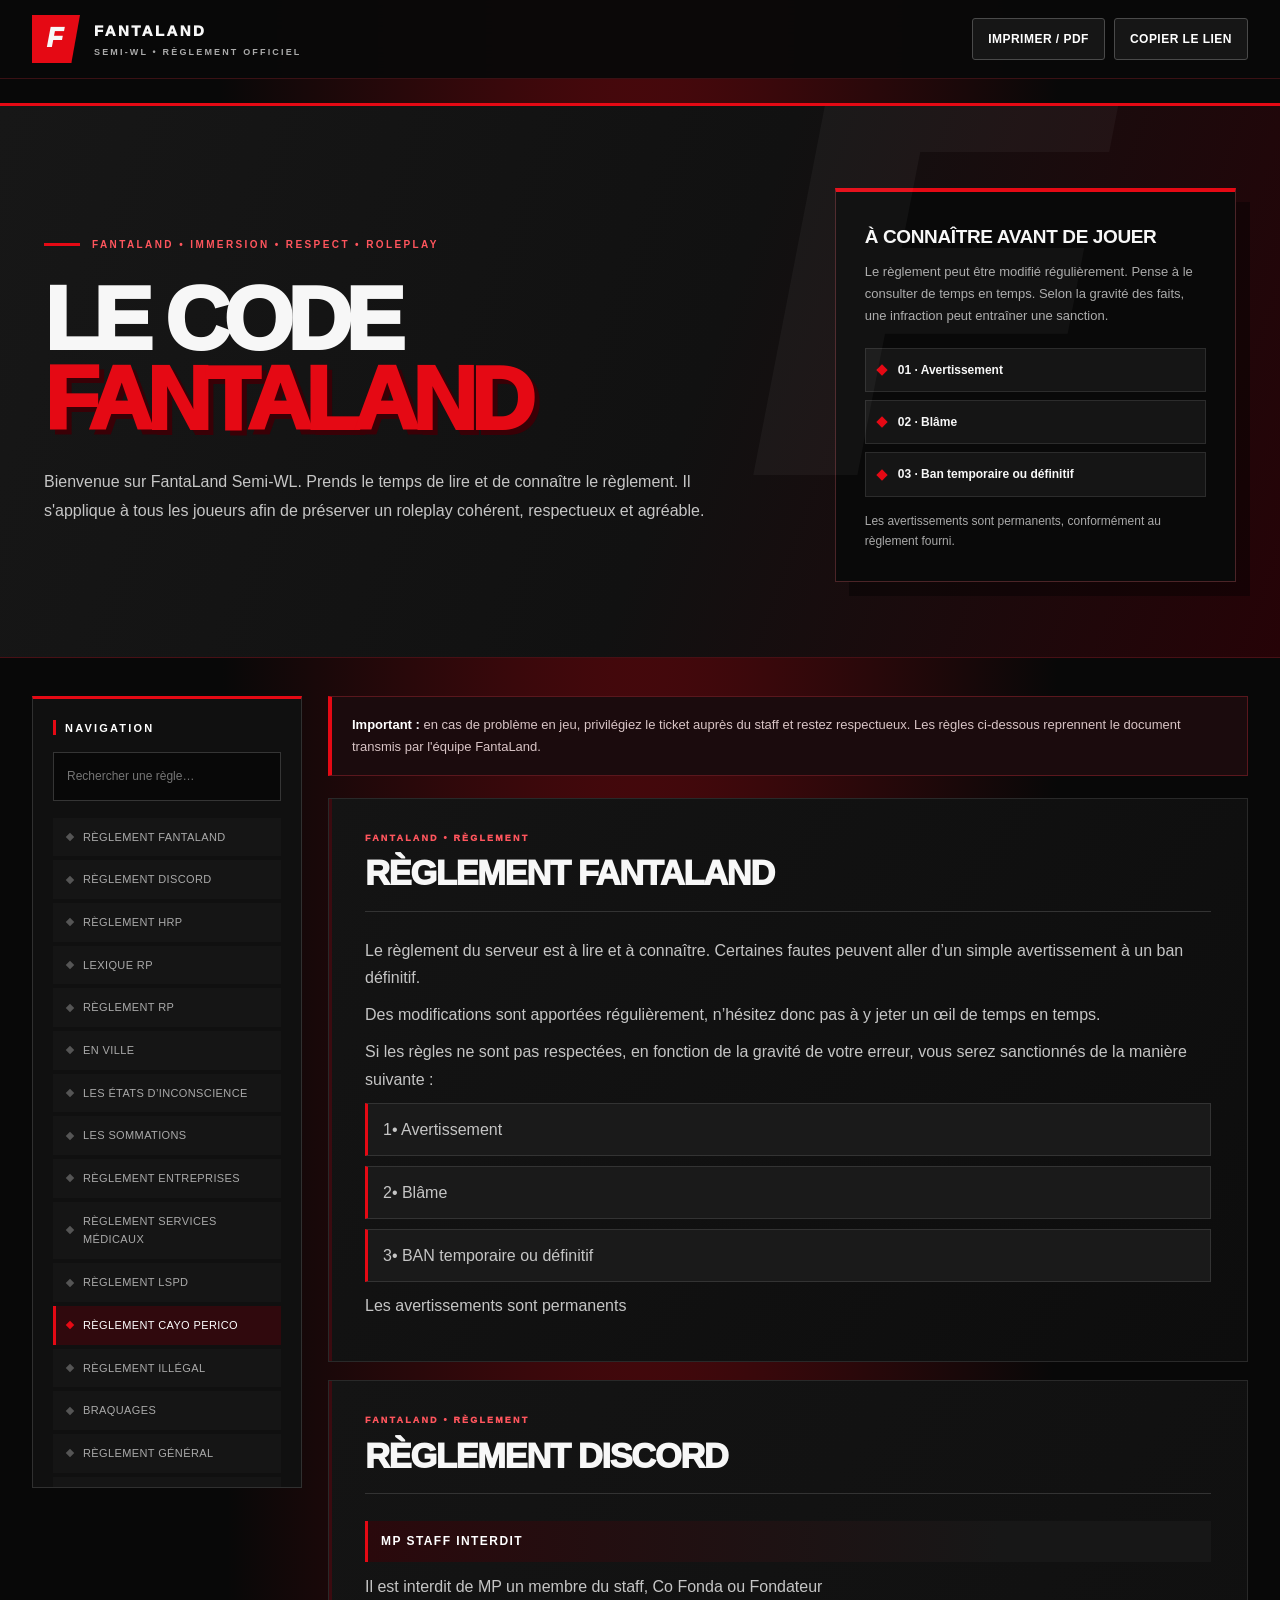
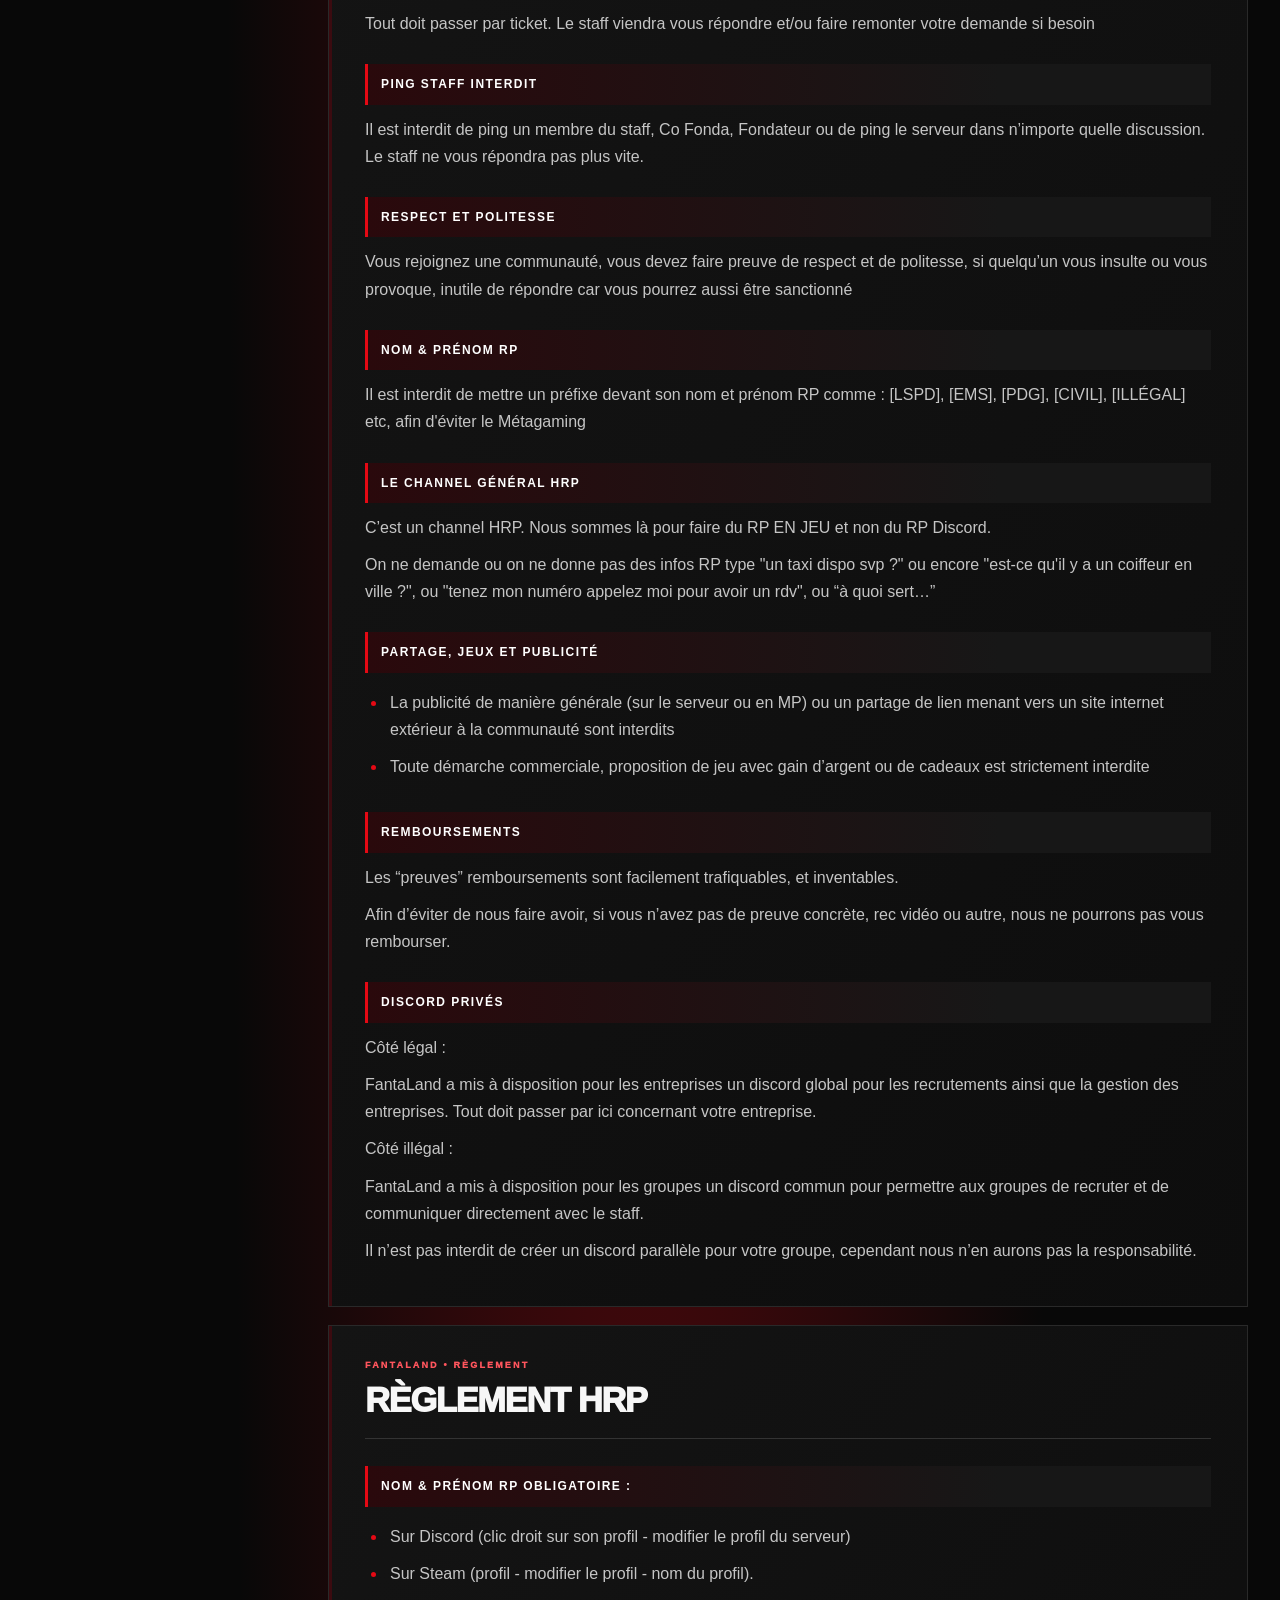
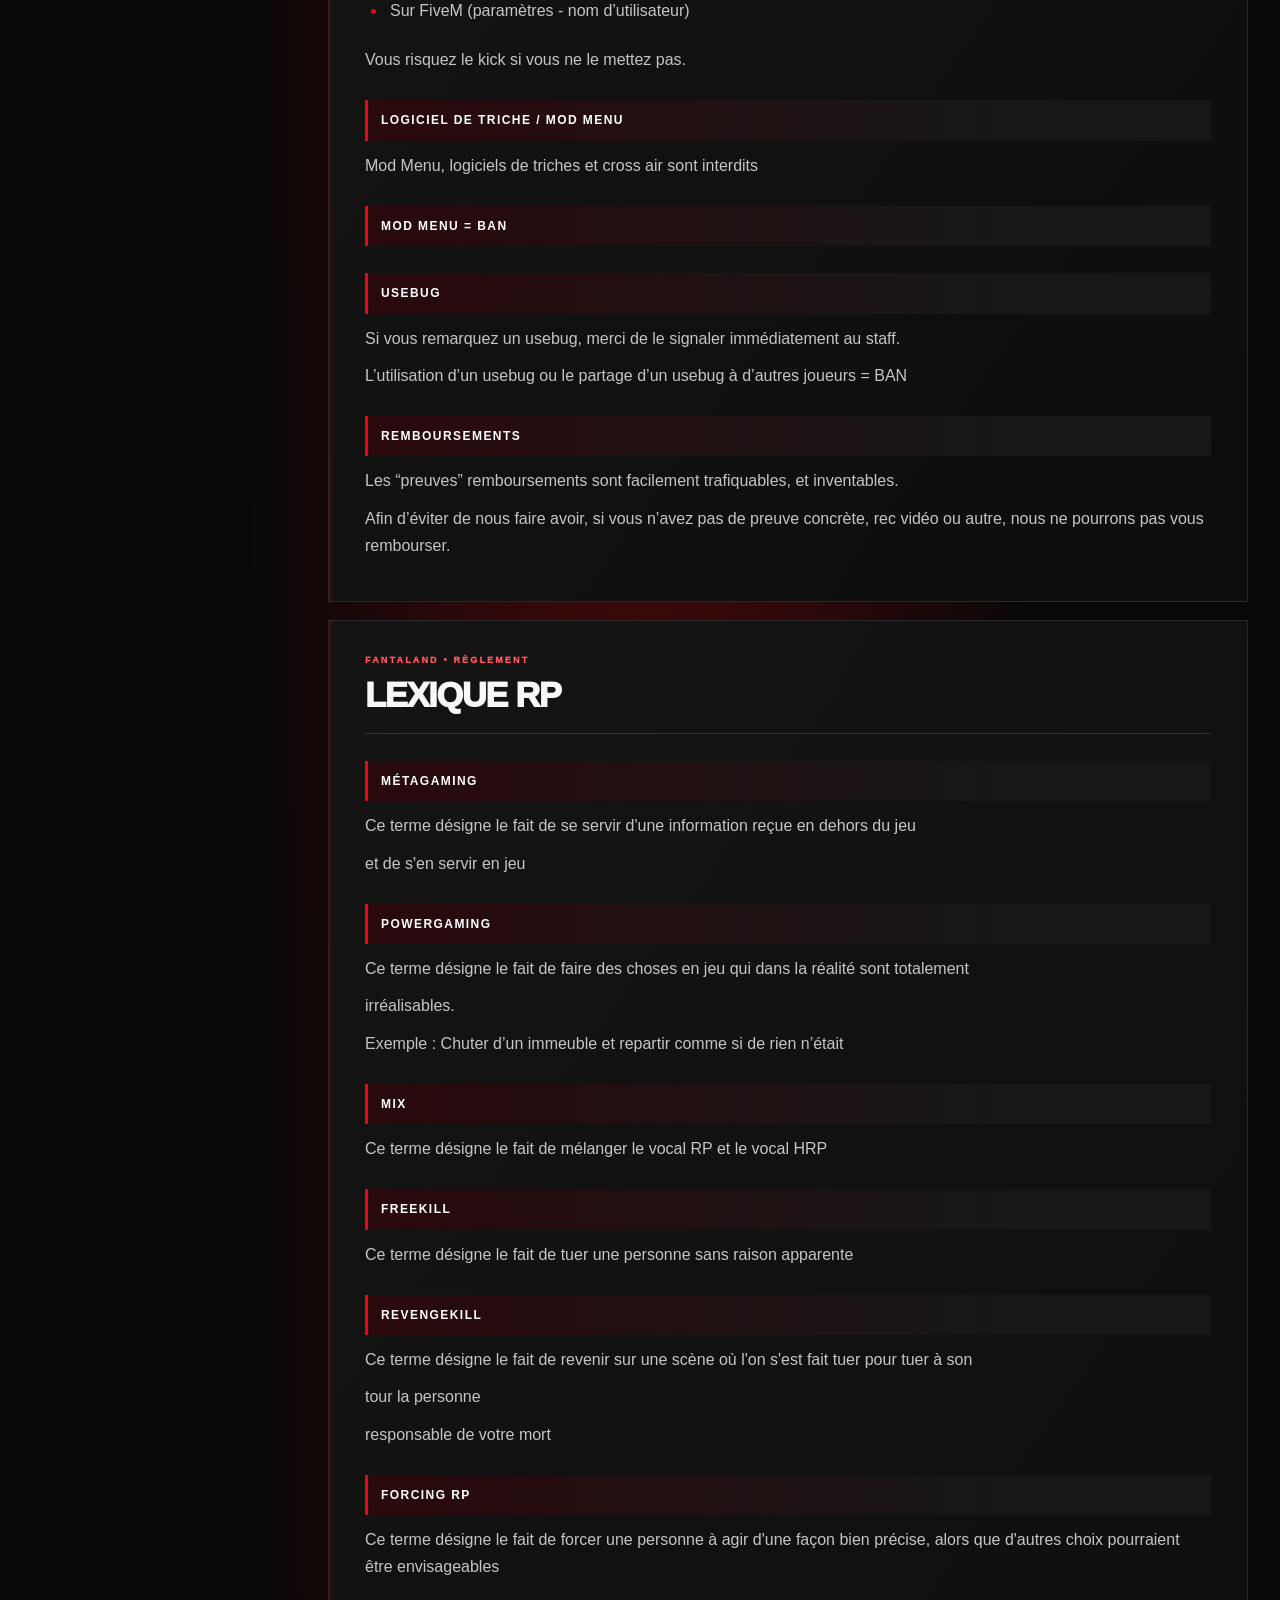
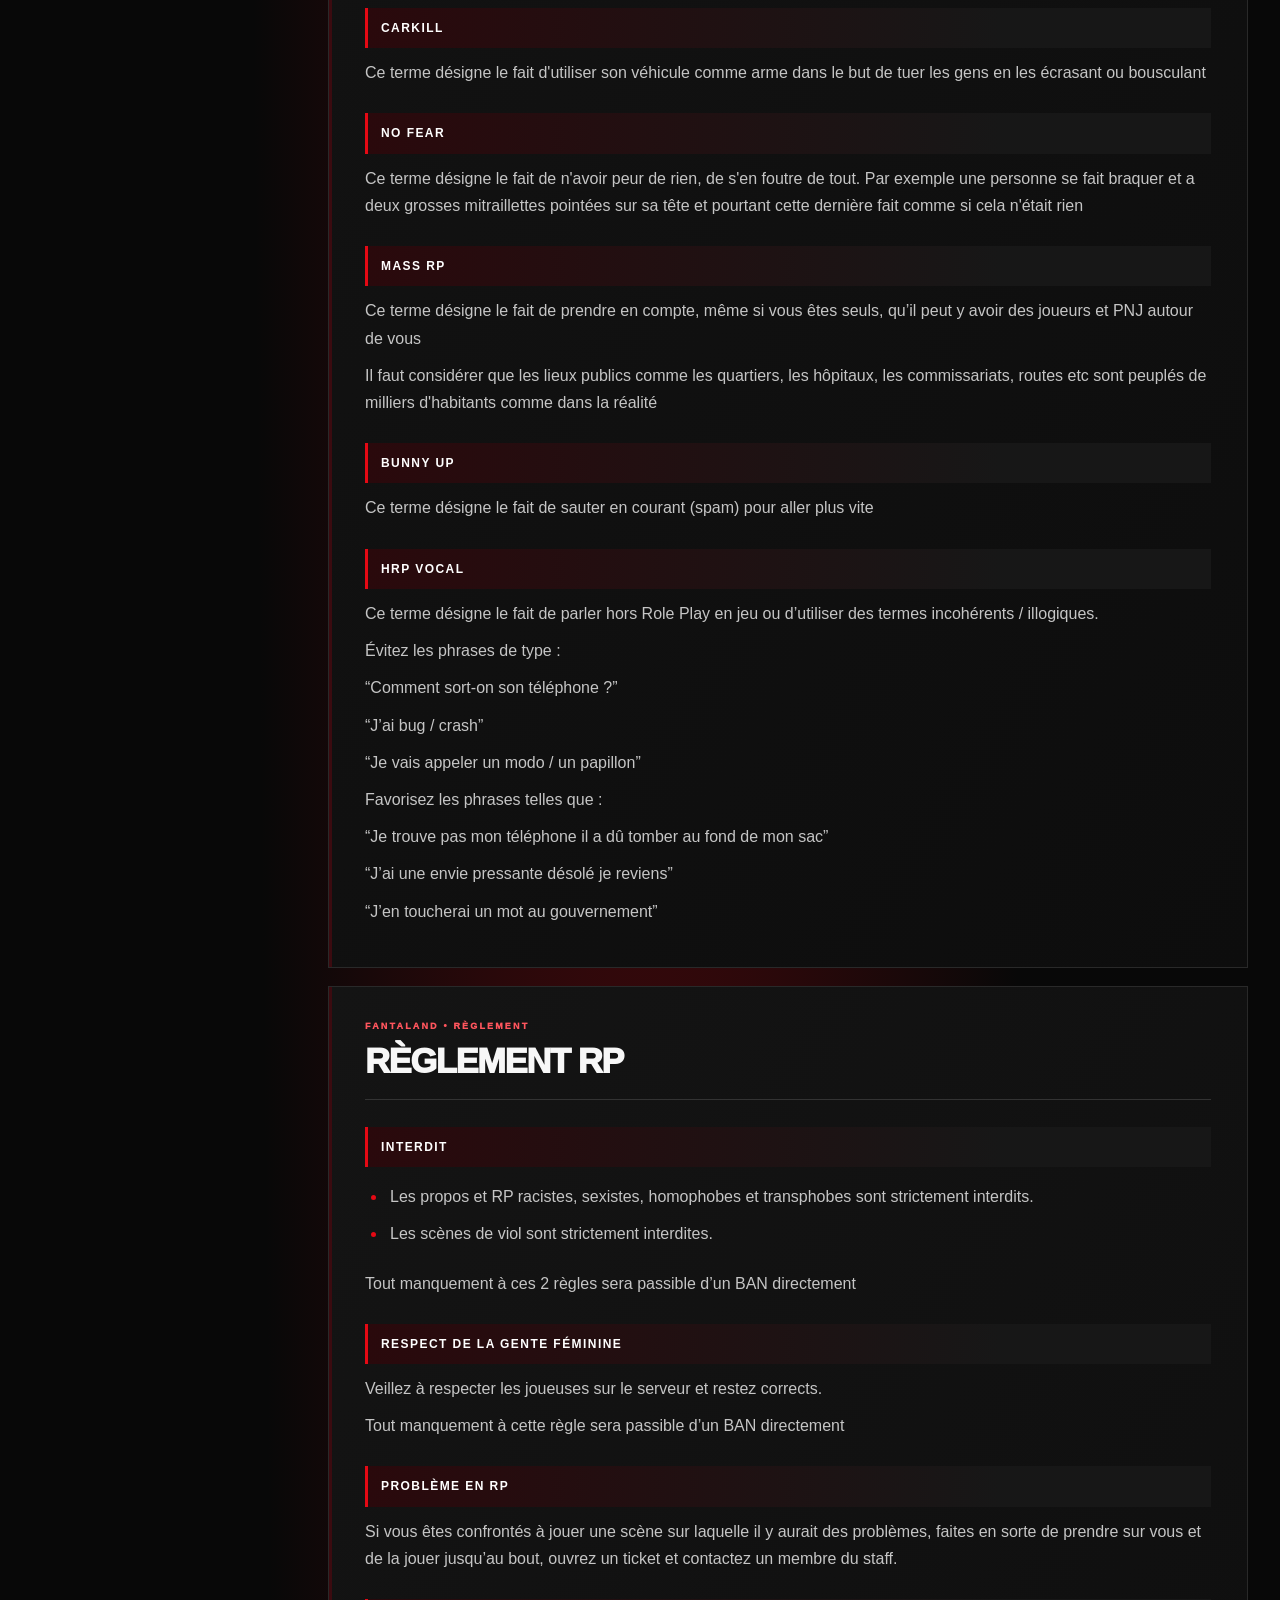
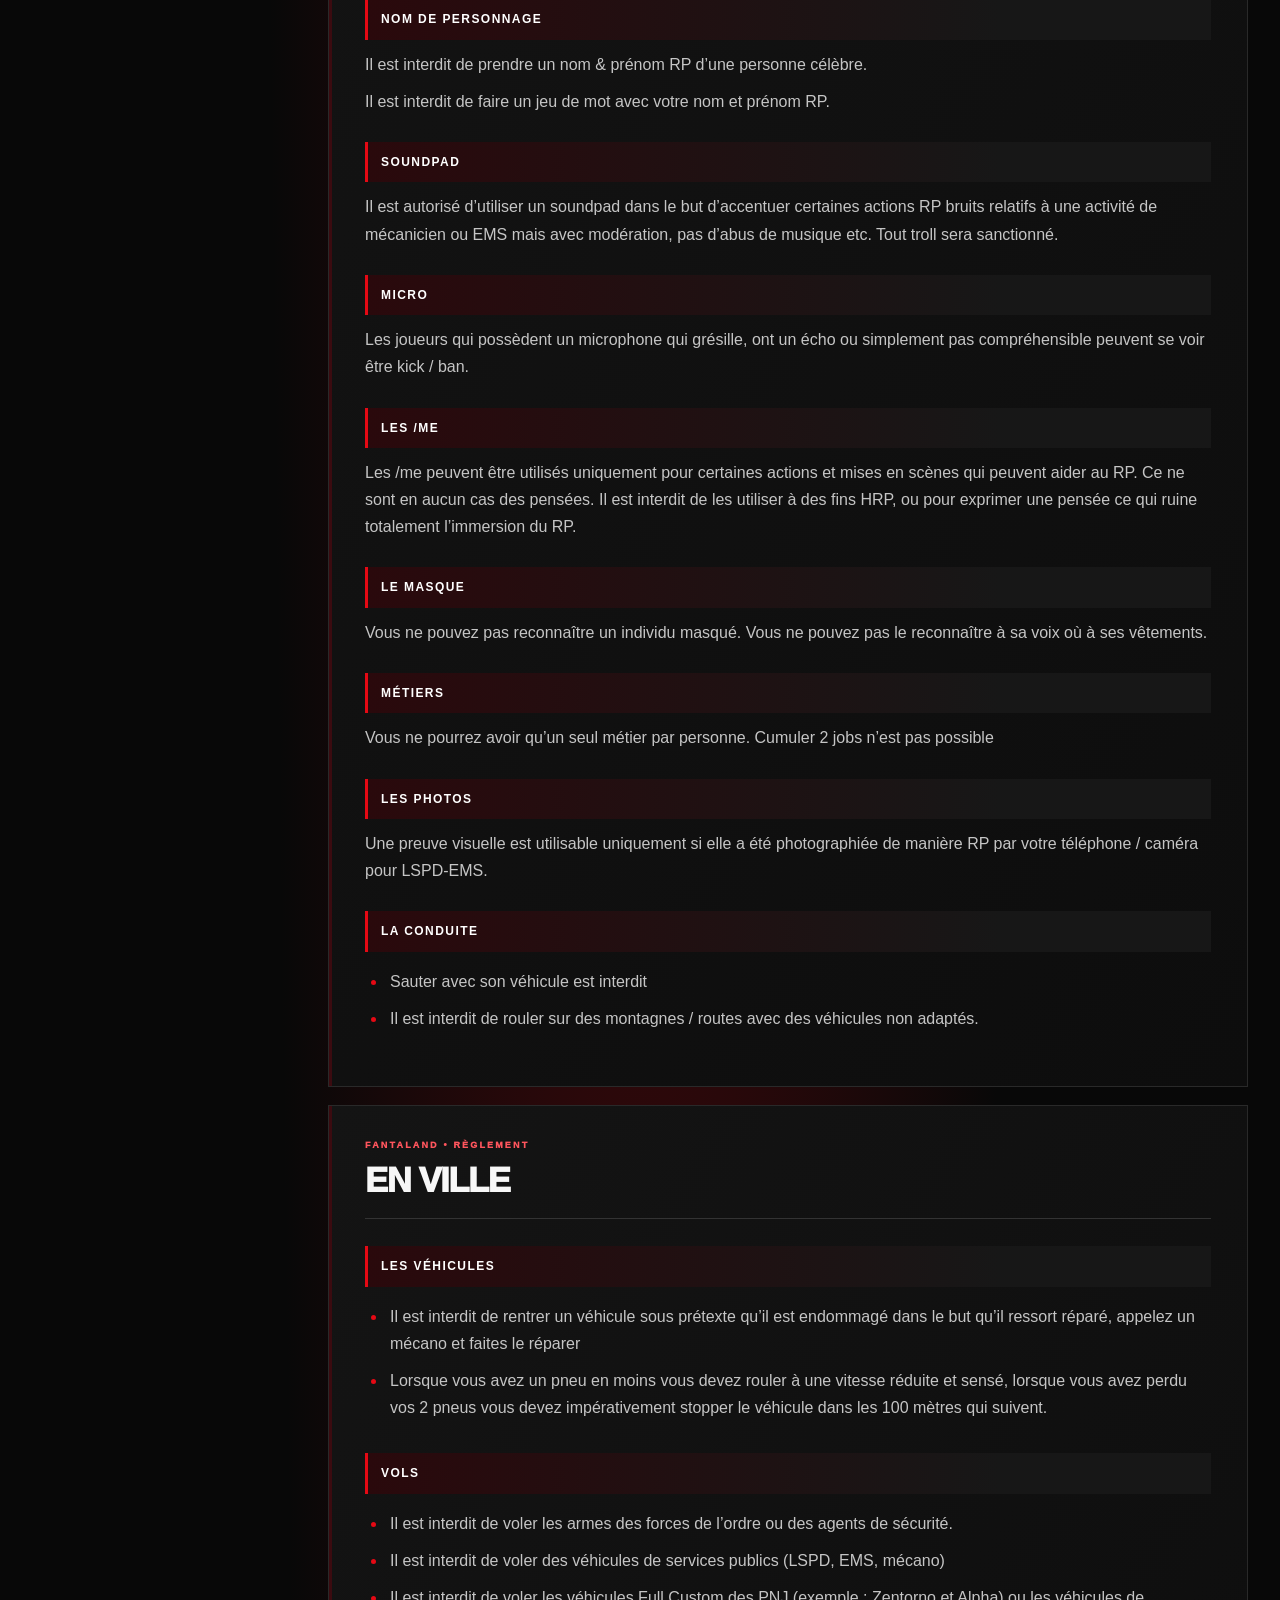
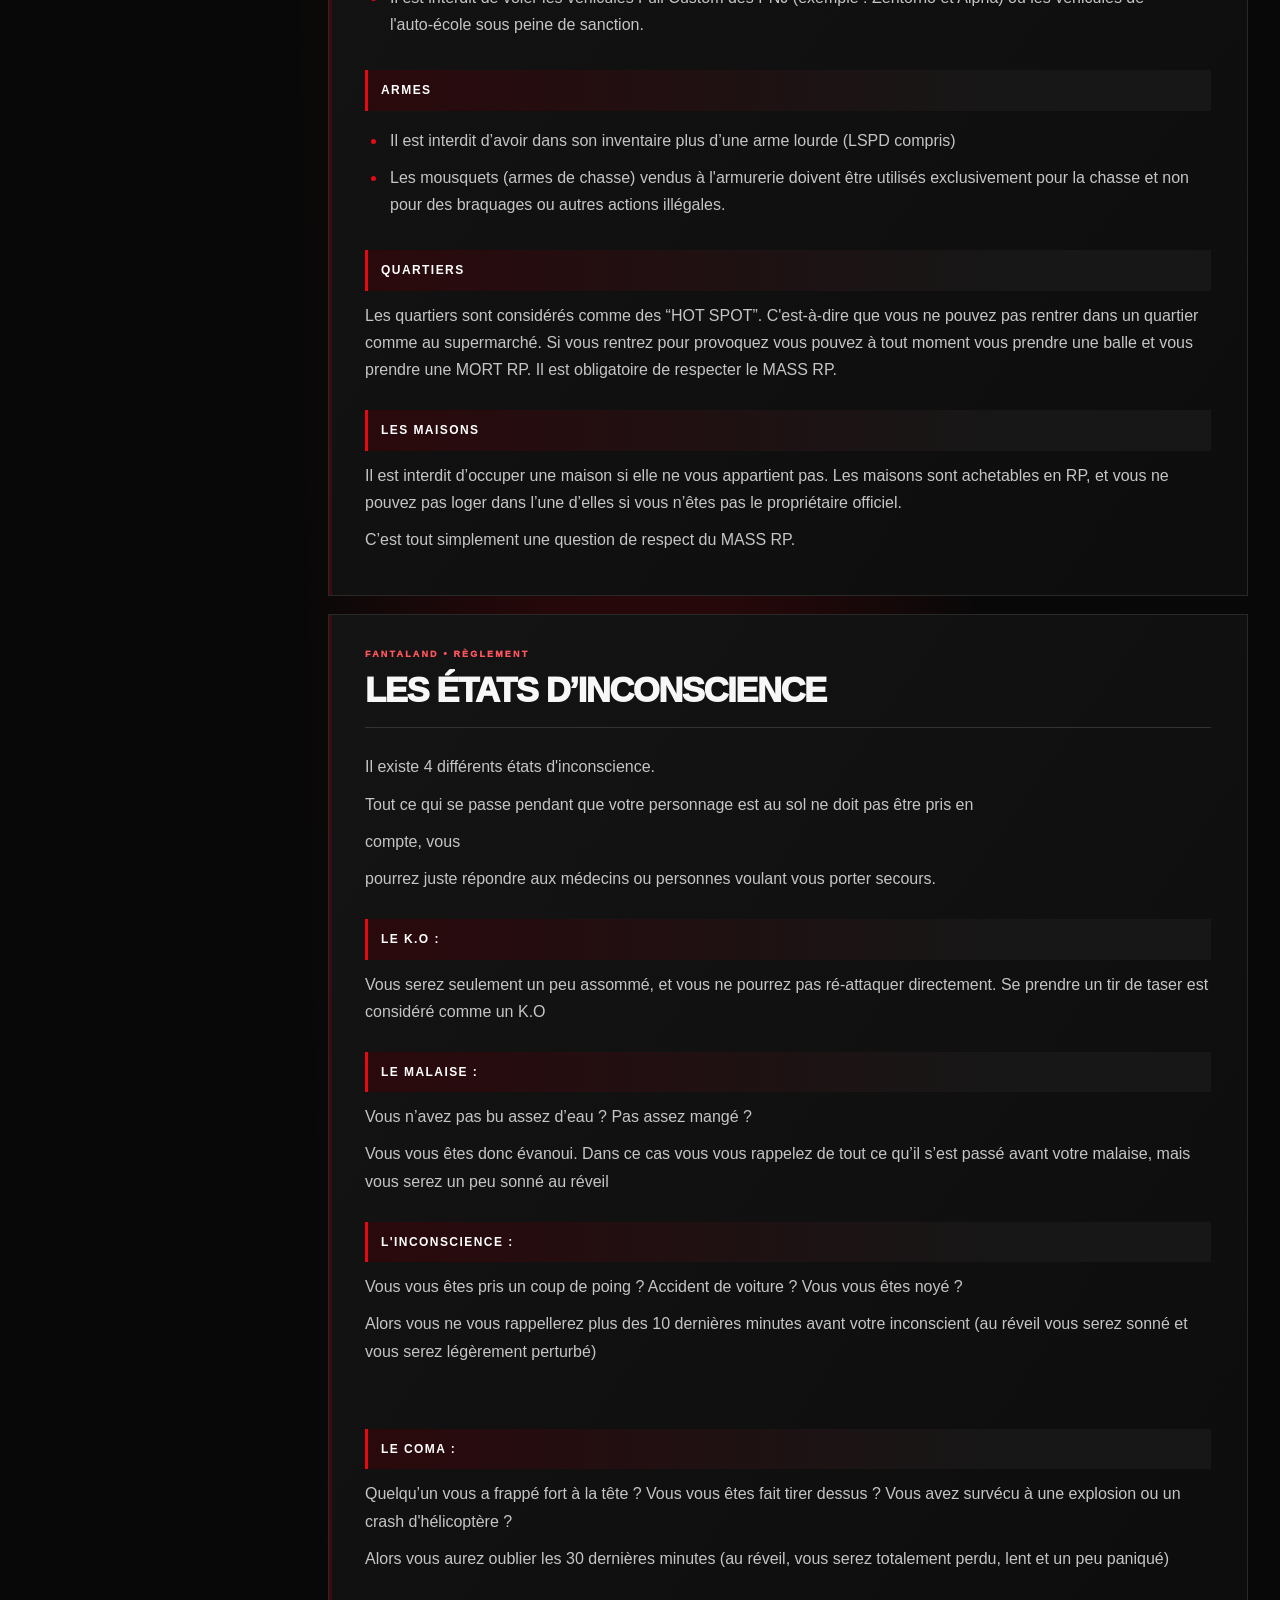
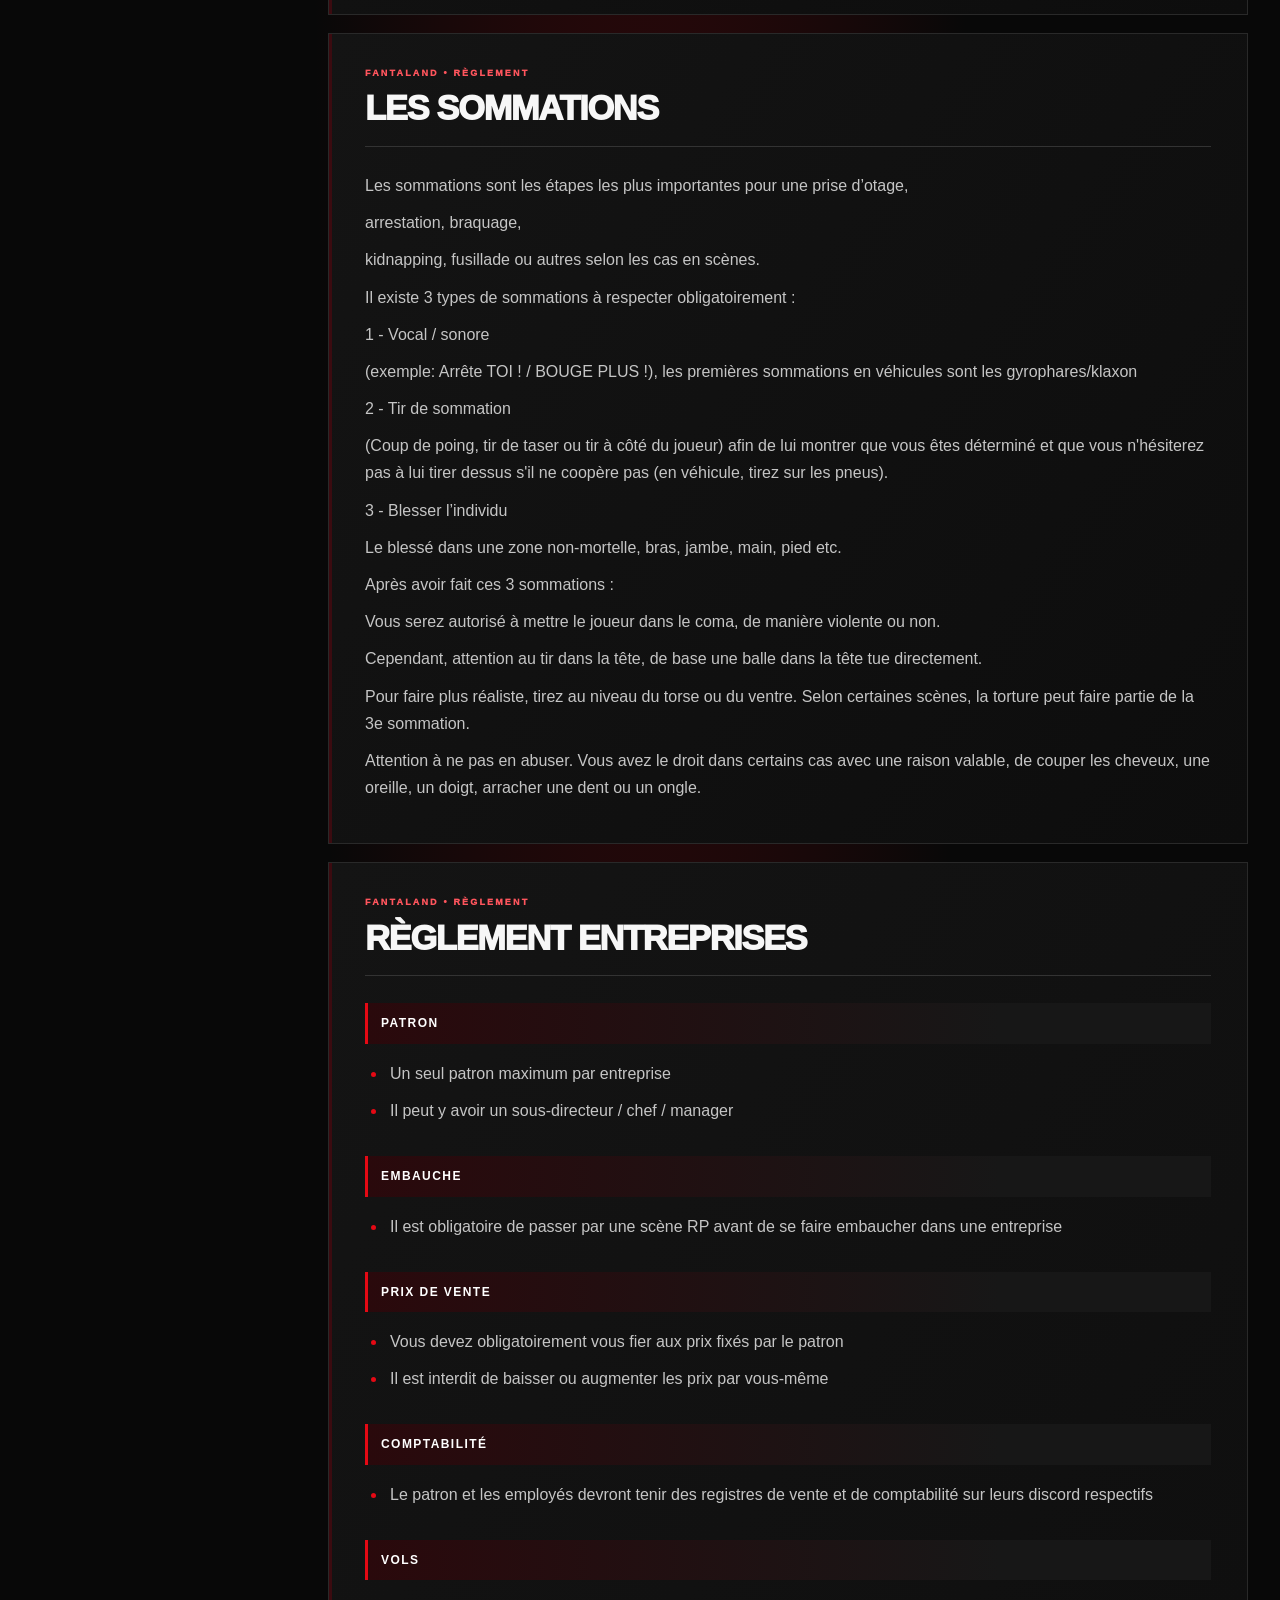
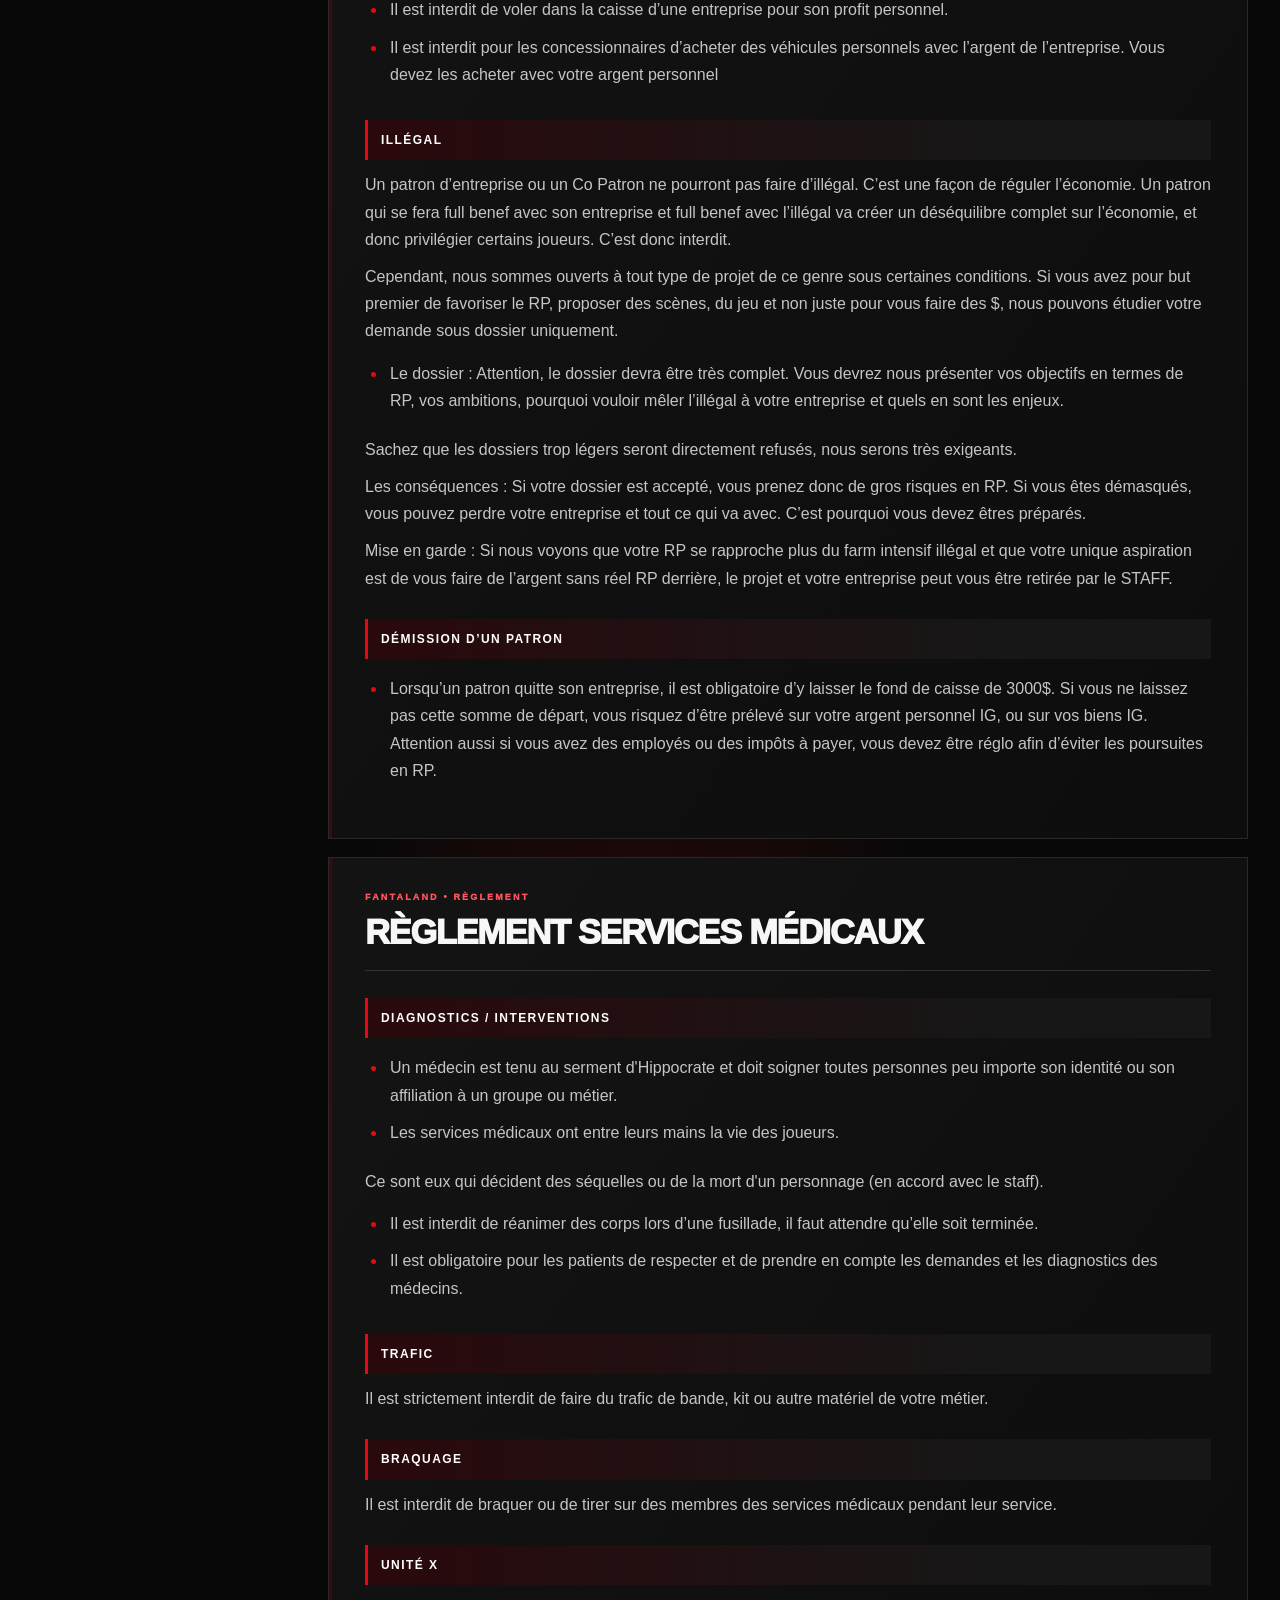
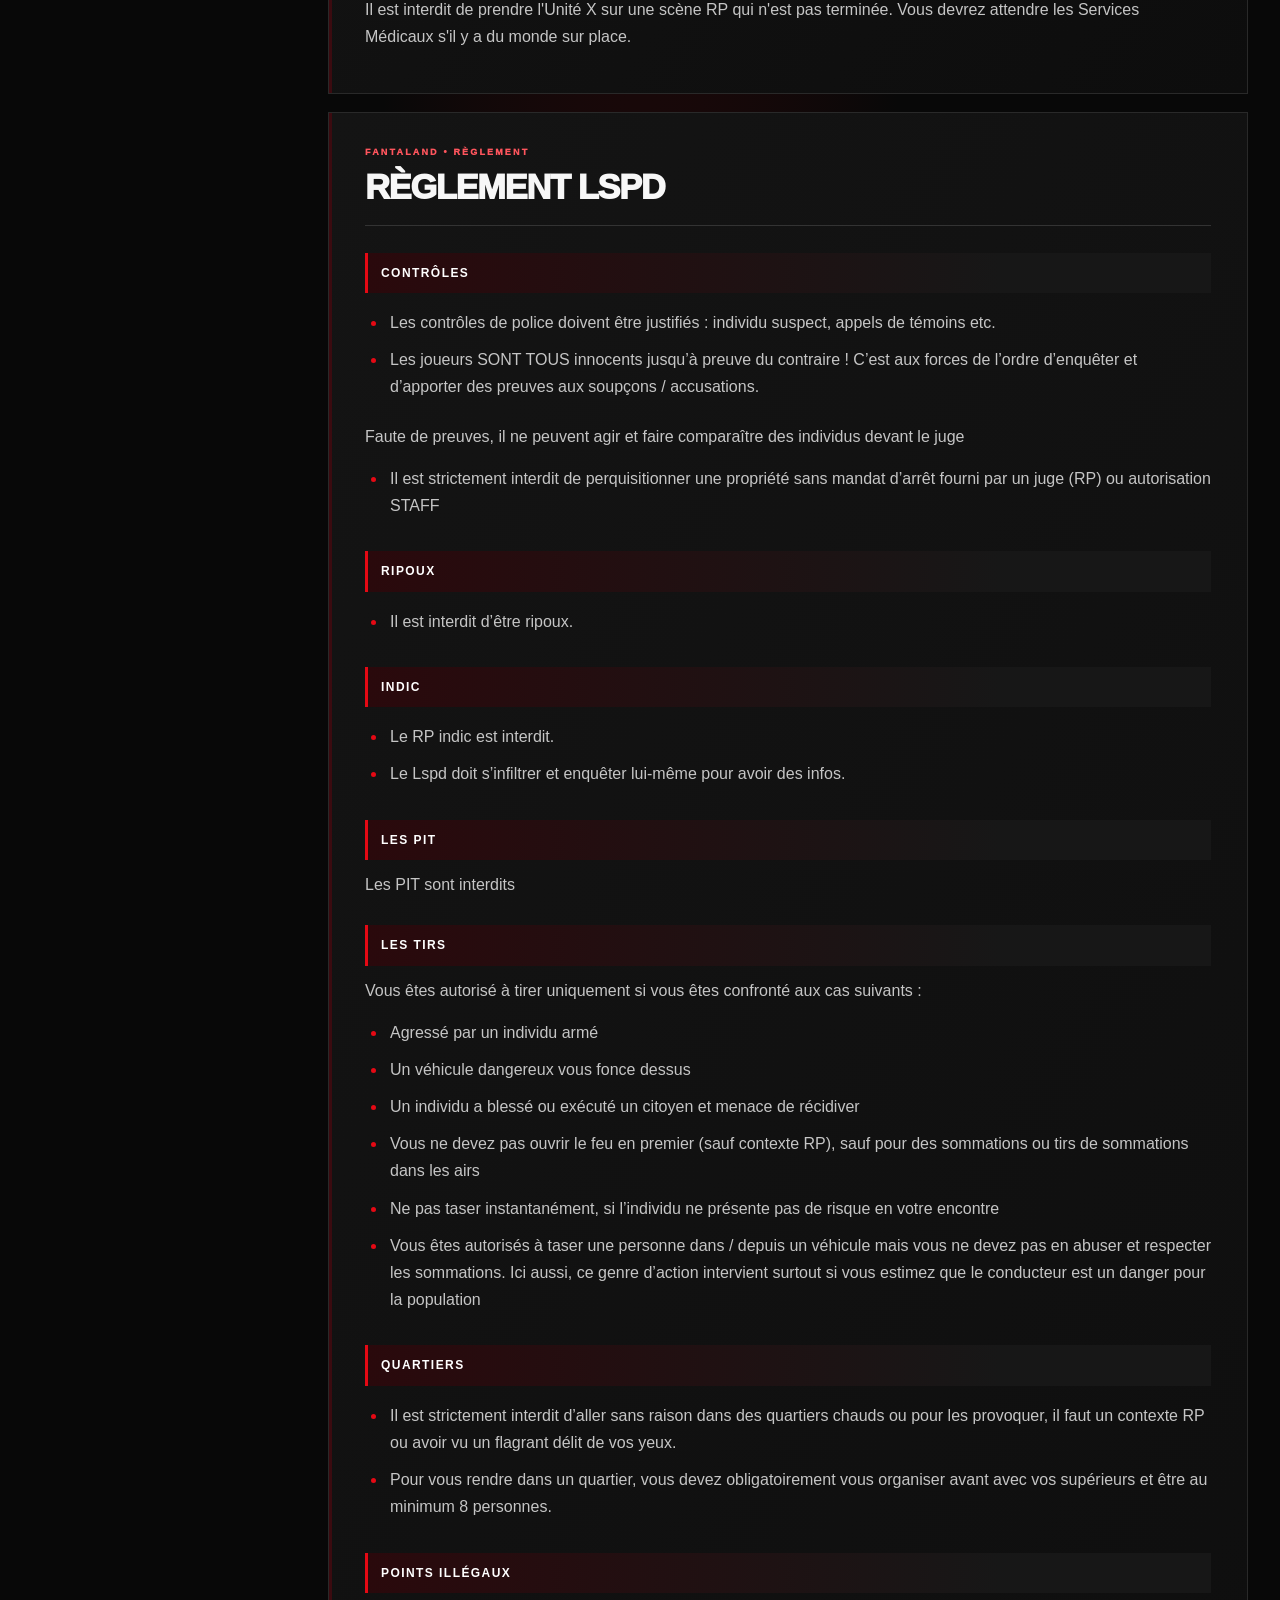
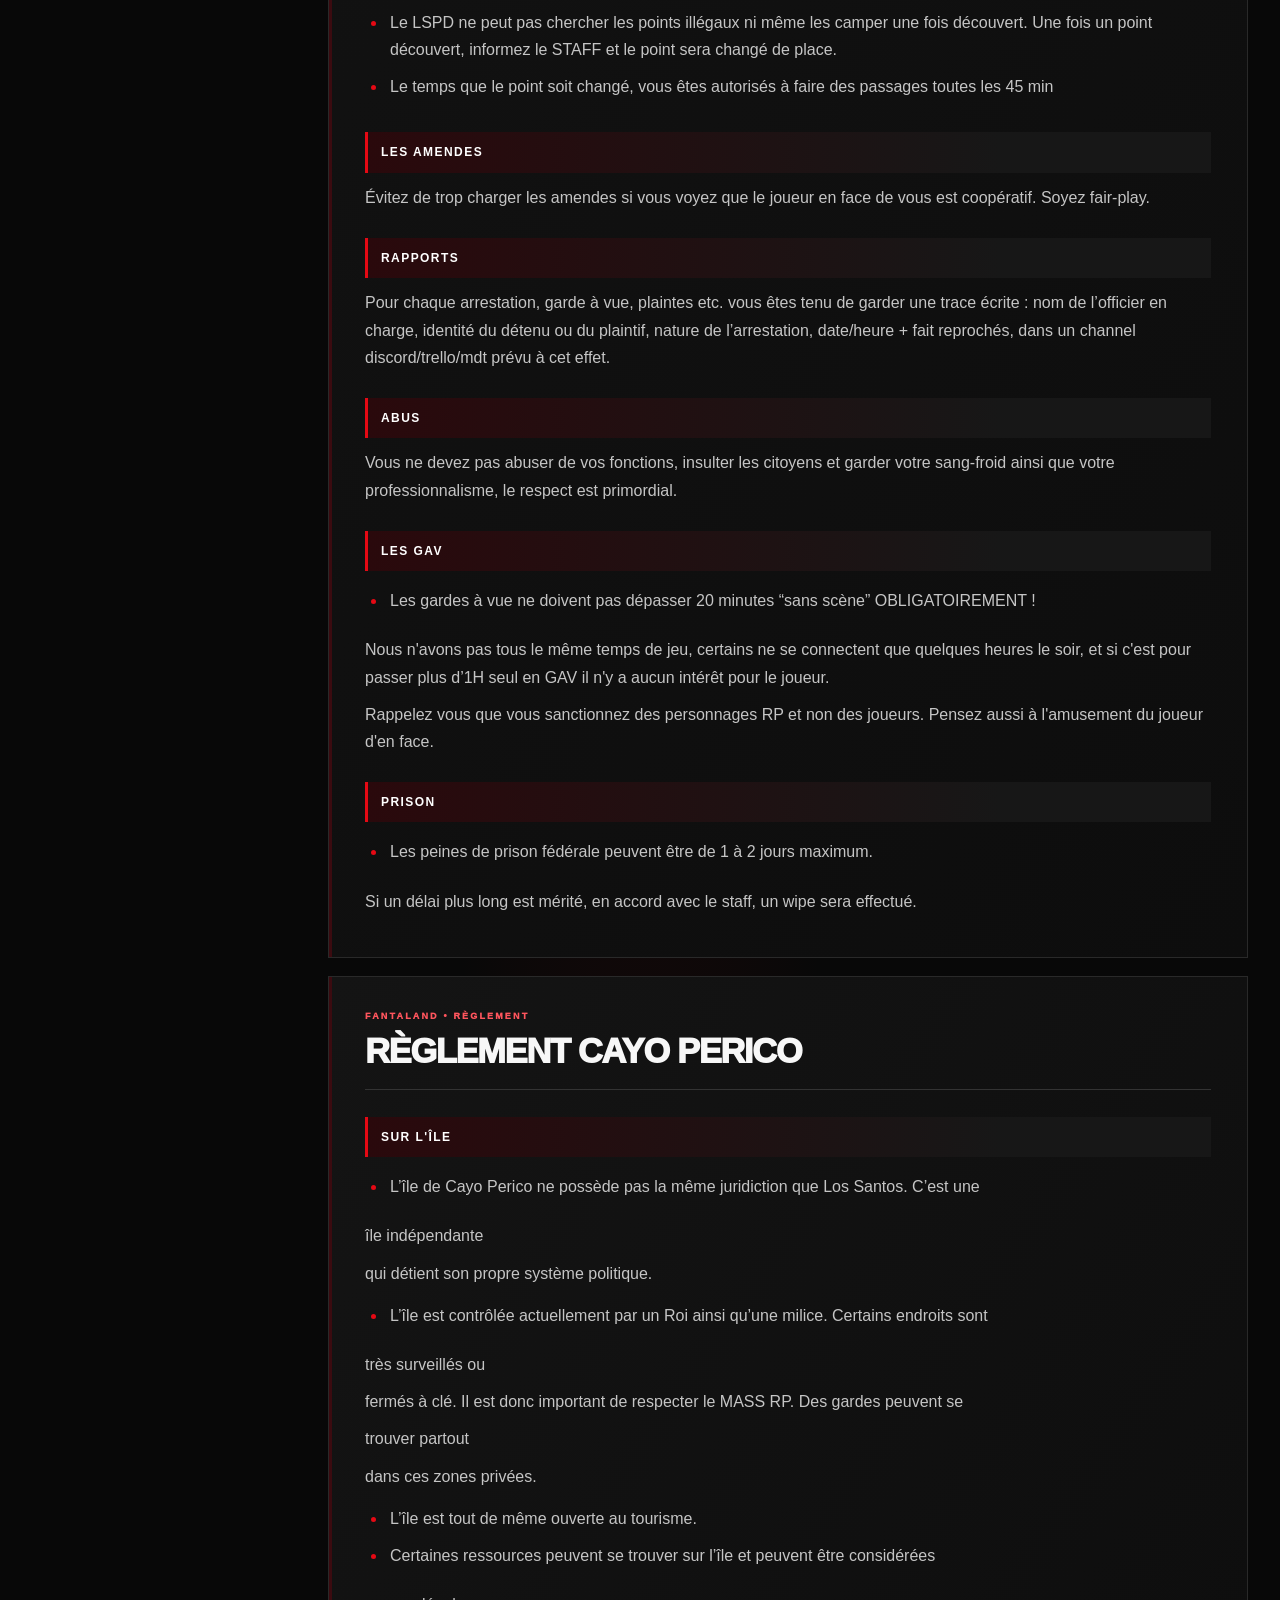
==== index.html @ e6d5709d "Add files via upload" ====
<!doctype html>
<html lang="fr">
<head>
<meta charset="utf-8">
<meta name="viewport" content="width=device-width, initial-scale=1">
<meta name="theme-color" content="#0b0b0e">
<meta name="description" content="Règlement officiel du serveur FiveM FantaLand Semi-WL.">
<title>Règlement — FantaLand Semi-WL</title>
<style>

:root{color-scheme:dark;--bg:#080808;--panel:#111;--panel2:#191919;--red:#e50914;--red2:#8b0008;--text:#f7f7f7;--muted:#a7a7a7;--line:#292929}
*{box-sizing:border-box;scroll-behavior:smooth}
body{margin:0;background:#080808;color:var(--text);font-family:Inter,Arial,sans-serif;line-height:1.7;background-image:linear-gradient(120deg,transparent 0 68%,#300307 68% 68.2%,transparent 68.2%),radial-gradient(ellipse at 50% -20%,#5a080d 0,transparent 48%)}
a{color:#ff626a;text-decoration:none;transition:.2s}a:hover{color:#fff}
header{position:sticky;top:0;z-index:20;background:#090909f2;backdrop-filter:blur(16px);border-bottom:1px solid #3a1114}
.topbar{max-width:1450px;margin:auto;padding:15px 32px;display:flex;align-items:center;justify-content:space-between;gap:20px}
.brand{display:flex;align-items:center;gap:14px;font-weight:1000;letter-spacing:.16em;font-size:15px}.brand-mark{width:48px;height:48px;display:grid;place-items:center;background:var(--red);clip-path:polygon(0 0,100% 0,82% 100%,0 100%);font-size:27px;font-style:italic;box-shadow:6px 6px 0 #5d0006}.brand small{display:block;color:#aaa;font-size:9px;letter-spacing:.24em;font-weight:700;margin-top:2px}
.actions{display:flex;gap:9px;align-items:center}button,.pill{font:inherit;cursor:pointer;border:1px solid #4a4a4a;background:#161616;color:white;border-radius:3px;padding:10px 15px;font-size:12px;font-weight:800;text-transform:uppercase;letter-spacing:.04em;transition:.2s}button:hover,.pill:hover{border-color:var(--red);background:var(--red);transform:translateY(-2px)}
.hero{max-width:1450px;margin:24px auto 0;padding:82px 44px 75px;display:grid;grid-template-columns:minmax(0,1.2fr) minmax(300px,.65fr);gap:50px;align-items:center;position:relative;overflow:hidden;background:linear-gradient(110deg,#171717 0%,#111 54%,#260307 100%);border-top:3px solid var(--red);border-bottom:1px solid #481015}
.hero:after{content:"F";position:absolute;right:15%;top:-105px;font-size:560px;font-weight:1000;font-style:italic;color:#fff;opacity:.035;pointer-events:none;line-height:1}
.eyebrow{display:inline-flex;align-items:center;gap:12px;color:#ff555d;text-transform:uppercase;font-weight:900;letter-spacing:.24em;font-size:10px}.eyebrow:before{content:"";width:36px;height:3px;background:var(--red)}
h1{font-size:clamp(48px,7vw,100px);line-height:.9;letter-spacing:-.07em;margin:24px 0 27px;font-weight:1000;text-transform:uppercase}h1 span{display:inline-block;color:var(--red);text-shadow:5px 5px 0 #390006}
.lead{max-width:680px;color:#c6c6c6;font-size:16px;line-height:1.85}
.hero-card{padding:29px;background:#090909;border:1px solid #4b2427;border-top:4px solid var(--red);border-radius:0;position:relative;overflow:hidden;box-shadow:14px 14px 0 #0006}.hero-card strong{display:block;font-size:19px;letter-spacing:-.02em;margin-bottom:8px;text-transform:uppercase}.hero-card p{margin:0;color:#aaa;font-size:13px}.sanctions{display:grid;gap:8px;margin-top:20px}.sanctions span{display:flex;align-items:center;gap:12px;padding:11px 12px;border:1px solid #2c2c2c;border-radius:0;background:#151515;font-size:12px;font-weight:800}.sanctions span:before{content:"";width:8px;height:8px;transform:rotate(45deg);background:var(--red);flex:none}.hero-card p:last-child{margin-top:15px;font-size:11px}
.layout{max-width:1450px;margin:auto;padding:38px 32px 90px;display:grid;grid-template-columns:270px minmax(0,1fr);gap:26px;align-items:start}
aside{position:sticky;top:88px;max-height:calc(100vh - 108px);overflow:auto;background:#101010;border:1px solid #303030;border-top:3px solid var(--red);border-radius:0;padding:20px;scrollbar-width:thin;scrollbar-color:#555 transparent}
aside h2{font-size:11px;text-transform:uppercase;letter-spacing:.2em;color:#fff;margin:0 0 15px;display:flex;align-items:center;gap:9px}aside h2:before{content:"";height:15px;width:3px;background:var(--red)}
.search{width:100%;padding:13px;border:1px solid #353535;border-radius:0;background:#080808;color:#fff;font:inherit;font-size:12px;margin-bottom:17px;outline:none}.search:focus{border-color:var(--red);box-shadow:inset 3px 0 var(--red)}
.nav-list{display:grid;gap:4px}.nav-link{display:flex;align-items:center;gap:10px;padding:10px 11px;border-radius:0;color:#aaa;font-size:11px;text-transform:uppercase;letter-spacing:.035em;border-left:3px solid transparent;background:#151515}.nav-link:before{content:"";width:6px;height:6px;background:#555;transform:rotate(45deg);flex:none}.nav-link:hover,.nav-link.active{background:#30090d;color:#fff;border-left-color:var(--red)}.nav-link.active:before{background:var(--red)}
.content{min-width:0}.notice{padding:17px 20px;background:#1b0b0d;border:1px solid #5a171d;border-left:4px solid var(--red);border-radius:0;margin-bottom:22px;color:#d8c4c5;font-size:13px}.notice strong{color:white}
.rule-section{background:linear-gradient(125deg,#141414,#0d0d0d);border:1px solid #292929;border-radius:0;padding:32px 36px;margin-bottom:18px;scroll-margin-top:92px;transition:border-color .2s,transform .2s;position:relative;overflow:hidden}.rule-section:before{content:"";position:absolute;left:0;top:0;bottom:0;width:3px;background:#3b0b10;transition:background .2s}.rule-section:hover{border-color:#6c2025;transform:translateY(-2px)}.rule-section:hover:before{background:var(--red)}
.section-kicker{font-size:9px;color:#ff555d;letter-spacing:.24em;font-weight:950}.rule-section h2{font-size:clamp(24px,2.7vw,36px);line-height:1.15;margin:8px 0 25px;letter-spacing:-.04em;font-weight:950;text-transform:uppercase;padding-bottom:17px;border-bottom:1px solid #333}.rule-section h3{font-size:12px;letter-spacing:.12em;text-transform:uppercase;color:#fff;margin:27px 0 11px;padding:10px 13px;border-left:3px solid var(--red);background:linear-gradient(90deg,#2a090c,#171717 75%);border-radius:0}.rule-section p{margin:10px 0;color:#c5c5c5;white-space:normal}.rule-section ul{padding-left:22px;color:#c5c5c5;margin:8px 0 17px}.rule-section li{padding:5px 0 5px 3px}.rule-section li::marker{color:var(--red)}.rule-point{padding:12px 15px;border-radius:0;background:#1a1a1a;border:1px solid #333;border-left:3px solid var(--red)}.empty{display:none;padding:35px;text-align:center;color:var(--muted);background:#101010;border:1px dashed #555;border-radius:0}
footer{border-top:3px solid var(--red);padding:34px 24px;text-align:center;color:#777;font-size:11px;background:#050505}footer strong{color:#f3f3f3}
@media(max-width:980px){.hero{grid-template-columns:1fr;gap:30px;padding:55px 28px}.hero-card{max-width:650px}.layout{grid-template-columns:1fr;padding-top:25px}aside{position:relative;top:auto;max-height:none}.nav-list{grid-template-columns:repeat(2,minmax(0,1fr))}.hero:after{right:0;font-size:420px}}
@media(max-width:600px){.topbar{padding:11px 14px}.brand{font-size:11px;letter-spacing:.08em}.brand-mark{width:38px;height:38px;font-size:22px}.actions{gap:5px}.actions button{padding:8px;font-size:9px}.hero,.layout{margin-left:12px;margin-right:12px;padding-left:17px;padding-right:17px}.hero{padding-top:42px;padding-bottom:38px;gap:23px}h1{font-size:clamp(43px,13vw,66px)}.lead{font-size:14px}.hero-card{padding:20px}.nav-list{grid-template-columns:1fr 1fr}.rule-section{padding:23px 18px}.rule-section h2{font-size:24px}.rule-section p,.rule-section li{font-size:13px}.notice{font-size:12px}}
@media print{header,aside,.actions,.search{display:none!important}.hero{padding:20px;display:block}.hero-card{margin-top:20px}.layout{display:block;padding:0}.rule-section{break-inside:avoid;background:white;color:black;border:1px solid #ccc}.rule-section p,.rule-section li{color:#222}body{background:white;color:black}.notice{color:#222}}

</style>
</head>
<body>
<header><div class="topbar">
<div class="brand"><div class="brand-mark">F</div><div>FANTALAND<small>SEMI-WL • RÈGLEMENT OFFICIEL</small></div></div>
<div class="actions"><button onclick="window.print()">Imprimer / PDF</button><button onclick="copyPageLink()">Copier le lien</button></div>
</div></header>
<div class="hero">
<div><div class="eyebrow">FANTALAND • IMMERSION • RESPECT • ROLEPLAY</div><h1>LE CODE<br><span>FANTALAND</span></h1>
<p class="lead">Bienvenue sur FantaLand Semi-WL. Prends le temps de lire et de connaître le règlement. Il s'applique à tous les joueurs afin de préserver un roleplay cohérent, respectueux et agréable.</p></div>
<div class="hero-card"><strong>À connaître avant de jouer</strong><p>Le règlement peut être modifié régulièrement. Pense à le consulter de temps en temps. Selon la gravité des faits, une infraction peut entraîner une sanction.</p><div class="sanctions"><span>01 · Avertissement</span><span>02 · Blâme</span><span>03 · Ban temporaire ou définitif</span></div><p style="margin-top:14px;font-size:12px">Les avertissements sont permanents, conformément au règlement fourni.</p></div>
</div>
<div class="layout">
<aside><h2>Navigation</h2><input id="search" class="search" type="search" placeholder="Rechercher une règle…" aria-label="Rechercher une règle"><nav class="nav-list"><a href="#section-0" class="nav-link">RÈGLEMENT FANTALAND</a>
<a href="#section-1" class="nav-link">Règlement Discord</a>
<a href="#section-2" class="nav-link">Règlement HRP</a>
<a href="#section-3" class="nav-link">Lexique RP</a>
<a href="#section-4" class="nav-link">Règlement RP</a>
<a href="#section-5" class="nav-link">En ville</a>
<a href="#section-6" class="nav-link">Les états d’inconscience</a>
<a href="#section-7" class="nav-link">Les sommations</a>
<a href="#section-8" class="nav-link">Règlement entreprises</a>
<a href="#section-9" class="nav-link">Règlement services médicaux</a>
<a href="#section-10" class="nav-link">Règlement LSPD</a>
<a href="#section-11" class="nav-link">Règlement Cayo Perico</a>
<a href="#section-12" class="nav-link">Règlement illégal</a>
<a href="#section-13" class="nav-link">Braquages</a>
<a href="#section-14" class="nav-link">RÈGLEMENT GÉNÉRAL</a>
<a href="#section-15" class="nav-link">Groupes indés</a>
<a href="#section-16" class="nav-link">Groupes officiels</a>
<a href="#section-17" class="nav-link">Drogues</a>
<a href="#section-18" class="nav-link">Règlement mort RP</a>
<a href="#section-19" class="nav-link">Règlement Wipe</a>
<a href="#section-20" class="nav-link">Règlement Streamer</a></nav></aside>
<main class="content"><div class="notice"><strong>Important :</strong> en cas de problème en jeu, privilégiez le ticket auprès du staff et restez respectueux. Les règles ci-dessous reprennent le document transmis par l'équipe FantaLand.</div>
<section class="rule-section" id="section-0" data-title="règlement fantaland"><div class="section-kicker">FANTALAND • RÈGLEMENT</div><h2>RÈGLEMENT FANTALAND</h2><p>Le règlement du serveur est à lire et à connaître. Certaines fautes peuvent aller d’un simple avertissement à un ban définitif.</p>
<p>Des modifications sont apportées régulièrement, n’hésitez donc pas à y jeter un œil de temps en temps.</p>
<p>Si les règles ne sont pas respectées, en fonction de la gravité de votre erreur, vous serez sanctionnés de la manière suivante :</p>
<p class="rule-point">1• Avertissement</p>
<p class="rule-point">2• Blâme</p>
<p class="rule-point">3• BAN temporaire ou définitif</p>
<p>Les avertissements sont permanents</p></section>
<section class="rule-section" id="section-1" data-title="règlement discord"><div class="section-kicker">FANTALAND • RÈGLEMENT</div><h2>Règlement Discord</h2><h3>MP STAFF INTERDIT</h3>
<p>Il est interdit de MP un membre du staff, Co Fonda ou Fondateur</p>
<p>Tout doit passer par ticket. Le staff viendra vous répondre et/ou faire remonter votre demande si besoin</p>
<h3>PING STAFF INTERDIT</h3>
<p>Il est interdit de ping un membre du staff, Co Fonda, Fondateur ou de ping le serveur dans n’importe quelle discussion. Le staff ne vous répondra pas plus vite.</p>
<h3>RESPECT ET POLITESSE</h3>
<p>Vous rejoignez une communauté, vous devez faire preuve de respect et de politesse, si quelqu’un vous insulte ou vous provoque, inutile de répondre car vous pourrez aussi être sanctionné</p>
<h3>NOM &amp; PRÉNOM RP</h3>
<p>Il est interdit de mettre un préfixe devant son nom et prénom RP comme :  [LSPD], [EMS], [PDG], [CIVIL], [ILLÉGAL] etc, afin d&#x27;éviter le Métagaming</p>
<h3>LE CHANNEL GÉNÉRAL HRP</h3>
<p>C’est un channel HRP. Nous sommes là pour faire du RP EN JEU et non du RP Discord.</p>
<p>On ne demande ou on ne donne pas des infos RP type &quot;un taxi dispo svp ?&quot; ou encore &quot;est-ce qu&#x27;il y a un coiffeur en ville ?&quot;, ou &quot;tenez mon numéro appelez moi pour avoir un rdv&quot;, ou “à quoi sert…”</p>
<h3>PARTAGE, JEUX ET PUBLICITÉ</h3>
<ul><li>La publicité de manière générale (sur le serveur ou en MP) ou un partage de lien menant vers un site internet extérieur à la communauté sont interdits</li>
<li>Toute démarche commerciale, proposition de jeu avec gain d’argent ou de cadeaux est strictement interdite</li>
</ul><h3>REMBOURSEMENTS</h3>
<p>Les “preuves” remboursements sont facilement trafiquables, et inventables.</p>
<p>Afin d’éviter de nous faire avoir, si vous n’avez pas de preuve concrète, rec vidéo ou autre, nous ne pourrons pas vous rembourser.</p>
<h3>DISCORD PRIVÉS</h3>
<p>Côté légal :</p>
<p>FantaLand a mis à disposition pour les entreprises un discord global pour les recrutements ainsi que la gestion des entreprises. Tout doit passer par ici concernant votre entreprise.</p>
<p>Côté illégal :</p>
<p>FantaLand a mis à disposition pour les groupes un discord commun pour permettre aux groupes de recruter et de communiquer directement avec le staff.</p>
<p>Il n’est pas interdit de créer un discord parallèle pour votre groupe, cependant nous n’en aurons pas la responsabilité.</p></section>
<section class="rule-section" id="section-2" data-title="règlement hrp"><div class="section-kicker">FANTALAND • RÈGLEMENT</div><h2>Règlement HRP</h2><h3>NOM &amp; PRÉNOM RP OBLIGATOIRE :</h3>
<ul><li>Sur Discord (clic droit sur son profil - modifier le profil du serveur)</li>
<li>Sur Steam (profil - modifier le profil - nom du profil).</li>
<li>Sur FiveM  (paramètres - nom d’utilisateur)</li>
</ul><p>Vous risquez le kick si vous ne le mettez pas.</p>
<h3>LOGICIEL DE TRICHE / MOD MENU</h3>
<p>Mod Menu, logiciels de triches et cross air sont interdits</p>
<h3>MOD MENU = BAN</h3>
<h3>USEBUG</h3>
<p>Si vous remarquez un usebug, merci de le signaler immédiatement au staff.</p>
<p>L’utilisation d’un usebug ou le partage d’un usebug à d’autres joueurs = BAN</p>
<h3>REMBOURSEMENTS</h3>
<p>Les “preuves” remboursements sont facilement trafiquables, et inventables.</p>
<p>Afin d’éviter de nous faire avoir, si vous n’avez pas de preuve concrète, rec vidéo ou autre, nous ne pourrons pas vous rembourser.</p></section>
<section class="rule-section" id="section-3" data-title="lexique rp"><div class="section-kicker">FANTALAND • RÈGLEMENT</div><h2>Lexique RP</h2><h3>MÉTAGAMING</h3>
<p>Ce terme désigne le fait de se servir d&#x27;une information reçue en dehors du jeu</p>
<p>et de s&#x27;en servir en jeu</p>
<h3>POWERGAMING</h3>
<p>Ce terme désigne le fait de faire des choses en jeu qui dans la réalité sont totalement</p>
<p>irréalisables.</p>
<p>Exemple : Chuter d’un immeuble et repartir comme si de rien n’était</p>
<h3>MIX</h3>
<p>Ce terme désigne le fait de mélanger le vocal RP et le vocal HRP</p>
<h3>FREEKILL</h3>
<p>Ce terme désigne le fait de tuer une personne sans raison apparente</p>
<h3>REVENGEKILL</h3>
<p>Ce terme désigne le fait de revenir sur une scène où l&#x27;on s&#x27;est fait tuer pour tuer à son</p>
<p>tour la personne</p>
<p>responsable de votre mort</p>
<h3>FORCING RP</h3>
<p>Ce terme désigne le fait de forcer une personne à agir d&#x27;une façon bien précise, alors que d&#x27;autres choix pourraient être envisageables</p>
<h3>CARKILL</h3>
<p>Ce terme désigne le fait d&#x27;utiliser son véhicule comme arme dans le but de tuer les gens en les écrasant ou bousculant</p>
<h3>NO FEAR</h3>
<p>Ce terme désigne le fait de n&#x27;avoir peur de rien, de s&#x27;en foutre de tout. Par exemple une personne se fait braquer et a deux grosses mitraillettes pointées sur sa tête et pourtant cette dernière fait comme si cela n&#x27;était rien</p>
<h3>MASS RP</h3>
<p>Ce terme désigne le fait de prendre en compte, même si vous êtes seuls, qu’il peut y avoir des joueurs et PNJ autour de vous</p>
<p>Il faut considérer que les lieux publics comme les quartiers, les hôpitaux, les commissariats, routes etc sont peuplés de milliers d&#x27;habitants comme dans la réalité</p>
<h3>BUNNY UP</h3>
<p>Ce terme désigne le fait de sauter en courant (spam) pour aller plus vite</p>
<h3>HRP VOCAL</h3>
<p>Ce terme désigne le fait de parler hors Role Play en jeu ou d’utiliser des termes incohérents / illogiques.</p>
<p>Évitez les phrases de type :</p>
<p>“Comment sort-on son téléphone ?”</p>
<p>“J’ai bug / crash”</p>
<p>“Je vais appeler un modo / un papillon”</p>
<p>Favorisez les phrases telles que :</p>
<p>“Je trouve pas mon téléphone il a dû tomber au fond de mon sac”</p>
<p>“J’ai une envie pressante désolé je reviens”</p>
<p>“J’en toucherai un mot au gouvernement”</p></section>
<section class="rule-section" id="section-4" data-title="règlement rp"><div class="section-kicker">FANTALAND • RÈGLEMENT</div><h2>Règlement RP</h2><h3>INTERDIT</h3>
<ul><li>Les propos et RP racistes, sexistes, homophobes et transphobes sont strictement interdits.</li>
<li>Les scènes de viol sont strictement interdites.</li>
</ul><p>Tout manquement à ces 2 règles sera passible d’un BAN directement</p>
<h3>RESPECT DE LA GENTE FÉMININE</h3>
<p>Veillez à respecter les joueuses sur le serveur et restez corrects.</p>
<p>Tout manquement à cette règle sera passible d’un BAN directement</p>
<h3>PROBLÈME EN RP</h3>
<p>Si vous êtes confrontés à jouer une scène sur laquelle il y aurait des problèmes, faites en sorte de prendre sur vous et de la jouer jusqu’au bout, ouvrez un ticket et contactez un membre du staff.</p>
<h3>NOM DE PERSONNAGE</h3>
<p>Il est interdit de prendre un nom &amp; prénom RP d’une personne célèbre.</p>
<p>Il est interdit de faire un jeu de mot avec votre nom et prénom RP.</p>
<h3>SOUNDPAD</h3>
<p>Il est autorisé d’utiliser un soundpad dans le but d’accentuer certaines actions RP bruits relatifs à une activité de mécanicien ou EMS mais avec modération, pas d’abus de musique etc. Tout troll sera sanctionné.</p>
<h3>MICRO</h3>
<p>Les joueurs qui possèdent un microphone qui grésille, ont un écho ou simplement pas compréhensible peuvent se voir être kick / ban.</p>
<h3>LES /ME</h3>
<p>Les /me peuvent être utilisés uniquement pour certaines actions et mises en scènes qui peuvent aider au RP. Ce ne sont en aucun cas des pensées. Il est interdit de les utiliser à des fins HRP, ou pour exprimer une pensée ce qui ruine totalement l’immersion du RP.</p>
<h3>LE MASQUE</h3>
<p>Vous ne pouvez pas reconnaître un individu masqué. Vous ne pouvez pas le reconnaître à sa voix où à ses vêtements.</p>
<h3>MÉTIERS</h3>
<p>Vous ne pourrez avoir qu’un seul métier par personne. Cumuler 2 jobs n’est pas possible</p>
<h3>LES PHOTOS</h3>
<p>Une preuve visuelle est utilisable uniquement si elle a été photographiée de manière RP par votre téléphone / caméra pour LSPD-EMS.</p>
<h3>LA CONDUITE</h3>
<ul><li> Sauter avec son véhicule est interdit</li>
<li>Il est interdit de rouler sur des montagnes / routes avec des véhicules non adaptés.</li></ul></section>
<section class="rule-section" id="section-5" data-title="en ville"><div class="section-kicker">FANTALAND • RÈGLEMENT</div><h2>En ville</h2><h3>LES VÉHICULES</h3>
<ul><li>Il est interdit de rentrer un véhicule sous prétexte qu’il est endommagé dans le but qu’il ressort réparé, appelez un mécano et faites le réparer</li>
<li>Lorsque vous avez un pneu en moins vous devez rouler à une vitesse réduite et sensé, lorsque vous avez perdu vos 2 pneus vous devez impérativement stopper le véhicule dans les 100 mètres qui suivent.</li>
</ul><h3>VOLS</h3>
<ul><li>Il est interdit de voler les armes des forces de l’ordre ou des agents de sécurité.</li>
<li>Il est interdit de voler des véhicules de services publics (LSPD, EMS, mécano)</li>
<li>Il est interdit de voler les véhicules Full Custom des PNJ (exemple : Zentorno et Alpha) ou les véhicules de l&#x27;auto-école sous peine de sanction.</li>
</ul><h3>ARMES</h3>
<ul><li>Il est interdit d’avoir dans son inventaire plus d’une arme lourde (LSPD compris)</li>
<li>Les mousquets (armes de chasse) vendus à l&#x27;armurerie doivent être utilisés exclusivement pour la chasse et non pour des braquages ou autres actions illégales.</li>
</ul><h3>QUARTIERS</h3>
<p>Les quartiers sont considérés comme des “HOT SPOT”. C&#x27;est-à-dire que vous ne pouvez pas rentrer dans un quartier comme au supermarché. Si vous rentrez pour provoquez vous pouvez à tout moment vous prendre une balle et vous prendre une MORT RP. Il est obligatoire de respecter le MASS RP.</p>
<h3>LES MAISONS</h3>
<p>Il est interdit d’occuper une maison si elle ne vous appartient pas. Les maisons sont achetables en RP, et vous ne pouvez pas loger dans l’une d’elles si vous n’êtes pas le propriétaire officiel.</p>
<p>C’est tout simplement une question de respect du MASS RP.</p></section>
<section class="rule-section" id="section-6" data-title="les états d’inconscience"><div class="section-kicker">FANTALAND • RÈGLEMENT</div><h2>Les états d’inconscience</h2><p>Il existe 4 différents états d&#x27;inconscience.</p>
<p>Tout ce qui se passe pendant que votre personnage est au sol ne doit pas être pris en</p>
<p>compte, vous</p>
<p>pourrez juste répondre aux médecins ou personnes voulant vous porter secours.</p>
<h3>LE K.O :</h3>
<p>Vous serez seulement un peu assommé, et vous ne pourrez pas ré-attaquer directement. Se prendre un tir de taser est considéré comme un K.O</p>
<h3>LE MALAISE :</h3>
<p>Vous n’avez pas bu assez d’eau ? Pas assez mangé ?</p>
<p>Vous vous êtes donc évanoui. Dans ce cas vous vous rappelez de tout ce qu’il s’est passé avant votre malaise, mais vous serez un peu sonné au réveil</p>
<h3>L&#x27;INCONSCIENCE :</h3>
<p>Vous vous êtes pris un coup de poing ? Accident de voiture ? Vous vous êtes noyé ?</p>
<p>Alors vous ne vous rappellerez plus des 10 dernières minutes avant votre inconscient (au réveil vous serez sonné et vous serez légèrement perturbé)</p>
<p>​</p>
<h3>LE COMA :</h3>
<p>Quelqu’un vous a frappé fort à la tête ? Vous vous êtes fait tirer dessus ? Vous avez survécu à une explosion ou un crash d&#x27;hélicoptère ?</p>
<p>Alors vous aurez oublier les 30 dernières minutes (au réveil, vous serez totalement perdu, lent et un peu paniqué)</p></section>
<section class="rule-section" id="section-7" data-title="les sommations"><div class="section-kicker">FANTALAND • RÈGLEMENT</div><h2>Les sommations</h2><p>Les sommations sont les étapes les plus importantes pour une prise d’otage,</p>
<p>arrestation, braquage,</p>
<p>kidnapping, fusillade ou autres selon les cas en scènes.</p>
<p>Il existe 3 types de sommations à respecter obligatoirement :</p>
<p>1 - Vocal / sonore</p>
<p>(exemple: Arrête TOI ! / BOUGE PLUS !), les premières sommations en véhicules sont les gyrophares/klaxon</p>
<p>2 - Tir de sommation</p>
<p>(Coup de poing, tir de taser ou tir à côté du joueur) afin de lui montrer que vous êtes déterminé et que vous n&#x27;hésiterez pas à lui tirer dessus s&#x27;il ne coopère pas (en véhicule, tirez sur les pneus).</p>
<p>3 - Blesser l’individu</p>
<p>Le blessé dans une zone non-mortelle, bras, jambe, main, pied etc.</p>
<p>Après avoir fait ces 3 sommations :</p>
<p>Vous serez autorisé à mettre le joueur dans le coma, de manière violente ou non.</p>
<p>Cependant, attention au tir dans la tête, de base une balle dans la tête tue directement.</p>
<p>Pour faire plus réaliste, tirez au niveau du torse ou du ventre. Selon certaines scènes, la torture peut faire partie de la 3e sommation.</p>
<p>Attention à ne pas en abuser. Vous avez le droit dans certains cas avec une raison valable, de couper les cheveux, une oreille, un doigt, arracher une dent ou un ongle.</p></section>
<section class="rule-section" id="section-8" data-title="règlement entreprises"><div class="section-kicker">FANTALAND • RÈGLEMENT</div><h2>Règlement entreprises</h2><h3>PATRON</h3>
<ul><li>Un seul patron maximum par entreprise</li>
<li>Il peut y avoir un sous-directeur / chef / manager</li>
</ul><h3>EMBAUCHE</h3>
<ul><li>Il est obligatoire de passer par une scène RP avant de se faire embaucher dans une entreprise</li>
</ul><h3>PRIX DE VENTE</h3>
<ul><li>Vous devez obligatoirement vous fier aux prix fixés par le patron</li>
<li>Il est interdit de baisser ou augmenter les prix par vous-même</li>
</ul><h3>COMPTABILITÉ</h3>
<ul><li>Le patron et les employés devront tenir des registres de vente et de comptabilité sur leurs discord respectifs</li>
</ul><h3>VOLS</h3>
<ul><li>Il est interdit de voler dans la caisse d’une entreprise pour son profit personnel.</li>
<li>Il est interdit pour les concessionnaires d’acheter des véhicules personnels avec l’argent de l’entreprise. Vous devez les acheter avec votre argent personnel</li>
</ul><h3>ILLÉGAL</h3>
<p>Un patron d’entreprise ou un Co Patron ne pourront pas faire d’illégal. C’est une façon de réguler l’économie. Un patron qui se fera full benef avec son entreprise et full benef avec l’illégal va créer un déséquilibre complet sur l’économie, et donc privilégier certains joueurs. C’est donc interdit.</p>
<p>Cependant, nous sommes ouverts à tout type de projet de ce genre sous certaines conditions. Si vous avez pour but premier de favoriser le RP, proposer des scènes, du jeu et non juste pour vous faire des $, nous pouvons étudier votre demande sous dossier uniquement.</p>
<ul><li>Le dossier : Attention, le dossier devra être très complet. Vous devrez nous présenter vos objectifs en termes de RP, vos ambitions, pourquoi vouloir mêler l’illégal à votre entreprise et quels en sont les enjeux.</li>
</ul><p>Sachez que les dossiers trop légers seront directement refusés, nous serons très exigeants.</p>
<p>Les conséquences : Si votre dossier est accepté, vous prenez donc de gros risques en RP. Si vous êtes démasqués, vous pouvez perdre votre entreprise et tout ce qui va avec. C’est pourquoi vous devez êtres préparés.</p>
<p>Mise en garde : Si nous voyons que votre RP se rapproche plus du farm intensif illégal et que votre unique aspiration est de vous faire de l’argent sans réel RP derrière, le projet et votre entreprise peut vous être retirée par le STAFF.</p>
<h3>DÉMISSION D’UN PATRON</h3>
<ul><li>Lorsqu’un patron quitte son entreprise, il est obligatoire d’y laisser le fond de caisse de 3000$. Si vous ne laissez pas cette somme de départ, vous risquez d’être prélevé sur votre argent personnel IG, ou sur vos biens IG. Attention aussi si vous avez des employés ou des impôts à payer, vous devez être réglo afin d’éviter les poursuites en RP.</li></ul></section>
<section class="rule-section" id="section-9" data-title="règlement services médicaux"><div class="section-kicker">FANTALAND • RÈGLEMENT</div><h2>Règlement services médicaux</h2><h3>DIAGNOSTICS / INTERVENTIONS</h3>
<ul><li>Un médecin est tenu au serment d&#x27;Hippocrate et doit soigner toutes personnes peu importe son identité ou son affiliation à un groupe ou métier.</li>
<li>Les services médicaux ont entre leurs mains la vie des joueurs.</li>
</ul><p>Ce sont eux qui décident des séquelles ou de la mort d&#x27;un personnage (en accord avec le staff).</p>
<ul><li>Il est interdit de réanimer des corps lors d’une fusillade, il faut attendre qu’elle soit terminée.</li>
<li>Il est obligatoire pour les patients de respecter et de prendre en compte les demandes et les diagnostics des médecins.</li>
</ul><h3>TRAFIC</h3>
<p>Il est strictement interdit de faire du trafic de bande, kit ou autre matériel de votre métier.</p>
<h3>BRAQUAGE</h3>
<p>Il est interdit de braquer ou de tirer sur des membres des services médicaux pendant leur service.</p>
<h3>UNITÉ X</h3>
<p>Il est interdit de prendre l&#x27;Unité X sur une scène RP qui n&#x27;est pas terminée. Vous devrez attendre les Services Médicaux s&#x27;il y a du monde sur place.</p></section>
<section class="rule-section" id="section-10" data-title="règlement lspd"><div class="section-kicker">FANTALAND • RÈGLEMENT</div><h2>Règlement LSPD</h2><h3>CONTRÔLES</h3>
<ul><li>Les contrôles de police doivent être justifiés : individu suspect, appels de témoins etc.</li>
<li>Les joueurs SONT TOUS innocents jusqu’à preuve du contraire ! C’est aux forces de l’ordre d’enquêter et d’apporter des preuves aux soupçons / accusations.</li>
</ul><p>Faute de preuves, il ne peuvent agir et faire comparaître des individus devant le juge</p>
<ul><li>Il est strictement interdit de perquisitionner une propriété sans mandat d’arrêt fourni par un juge (RP) ou autorisation STAFF</li>
</ul><h3>RIPOUX</h3>
<ul><li>Il est interdit d’être ripoux.</li>
</ul><h3>INDIC</h3>
<ul><li>Le RP indic est interdit.</li>
<li>Le Lspd  doit s’infiltrer et enquêter lui-même pour avoir des infos.</li>
</ul><h3>LES PIT</h3>
<p>Les PIT sont interdits</p>
<h3>LES TIRS</h3>
<p>Vous êtes autorisé à tirer uniquement si vous êtes confronté aux cas suivants :</p>
<ul><li>Agressé par un individu armé</li>
<li>Un véhicule dangereux vous fonce dessus</li>
<li>Un individu a blessé ou exécuté un citoyen et menace de récidiver</li>
<li>Vous ne devez pas ouvrir le feu en premier (sauf contexte RP), sauf pour des sommations ou tirs de sommations dans les airs</li>
<li>Ne pas taser instantanément, si l’individu ne présente pas de risque en votre encontre</li>
<li>Vous êtes autorisés à taser une personne dans / depuis un véhicule mais vous ne devez pas en abuser et respecter les sommations. Ici aussi, ce genre d’action intervient surtout si vous estimez que le conducteur est un danger pour la population</li>
</ul><h3>QUARTIERS</h3>
<ul><li>Il est strictement interdit d’aller sans raison dans des quartiers chauds ou pour les provoquer, il faut un contexte RP ou avoir vu un flagrant délit de vos yeux.</li>
<li>Pour vous rendre dans un quartier, vous devez obligatoirement vous organiser avant avec vos supérieurs et être au minimum 8 personnes.</li>
</ul><h3>POINTS ILLÉGAUX</h3>
<ul><li>Le LSPD ne peut pas chercher les points illégaux ni même les camper une fois découvert. Une fois un point découvert, informez le STAFF et le point sera changé de place.</li>
<li>Le temps que le point soit changé, vous êtes autorisés à faire des passages toutes les 45 min</li>
</ul><h3>LES AMENDES</h3>
<p>Évitez de trop charger les amendes si vous voyez que le joueur en face de vous est coopératif. Soyez fair-play.</p>
<h3>RAPPORTS</h3>
<p>Pour chaque arrestation, garde à vue, plaintes etc. vous êtes tenu de garder une trace écrite : nom de l’officier en charge, identité du détenu ou du plaintif, nature de l’arrestation, date/heure + fait reprochés, dans un channel discord/trello/mdt prévu à cet effet.</p>
<h3>ABUS</h3>
<p>Vous ne devez pas abuser de vos fonctions, insulter les citoyens et garder votre sang-froid ainsi que votre professionnalisme, le respect est primordial.</p>
<h3>LES GAV</h3>
<ul><li>Les gardes à vue ne doivent pas dépasser 20 minutes “sans scène” OBLIGATOIREMENT !</li>
</ul><p>Nous n&#x27;avons pas tous le même temps de jeu, certains ne se connectent que quelques heures le soir, et si c&#x27;est pour passer plus d’1H seul en GAV il n&#x27;y a aucun intérêt pour le joueur.</p>
<p>Rappelez vous que vous sanctionnez des personnages RP et non des joueurs. Pensez aussi à l&#x27;amusement du joueur d&#x27;en face.</p>
<h3>PRISON</h3>
<ul><li>Les peines de prison fédérale peuvent être de 1 à 2 jours maximum.</li>
</ul><p>Si un délai plus long est mérité, en accord avec le staff, un wipe sera effectué.</p></section>
<section class="rule-section" id="section-11" data-title="règlement cayo perico"><div class="section-kicker">FANTALAND • RÈGLEMENT</div><h2>Règlement Cayo Perico</h2><h3>SUR L&#x27;ÎLE</h3>
<ul><li>L’île de Cayo Perico ne possède pas la même juridiction que Los Santos. C’est une</li>
</ul><p>île indépendante</p>
<p>qui détient son propre système politique.</p>
<ul><li>L’île est contrôlée actuellement par un Roi ainsi qu’une milice. Certains endroits sont</li>
</ul><p>très surveillés ou</p>
<p>fermés à clé. Il est donc important de respecter le MASS RP. Des gardes peuvent se</p>
<p>trouver partout</p>
<p>dans ces zones privées.</p>
<ul><li>L’île est tout de même ouverte au tourisme.</li>
<li>Certaines ressources peuvent se trouver sur l’île et peuvent être considérées</li>
</ul><p>comme légales sur</p>
<p>place et illégales à Los Santos.</p>
<h3>LE LSPD &amp; LA DOUANE</h3>
<ul><li>La frontière de Cayo Périco se situe au niveau du pont. La douane peut être présente sur place et effectuer des contrôles. Les fouilles citoyens &amp; véhicules ne sont pas obligatoires. Un individu peut être fouillé s’il est considéré comme suspect.</li>
<li>Le LSPD peut aller sur l’île mais ne pourra pas effectuer ni de contrôle, ni de fouille, ni d’interventions directement sur l’île.</li>
<li>Si cependant, une scène démarre sur Los Santos et continue sur Cayo, le LSPD sera dans ce cas autorisé à poursuivre et à agir sur l’île dans la continuité de la scène. L’île de Cayo ne sert pas de Zone Safe.</li></ul></section>
<section class="rule-section" id="section-12" data-title="règlement illégal"><div class="section-kicker">FANTALAND • RÈGLEMENT</div><h2>Règlement illégal</h2><p>Sur FantaLand, nous voulons éviter que l’illégal se résume seulement à des interactions LSPD / illégal. C’est pourquoi il est désormais OBLIGATOIRE en grande partie d’avoir une vie civile pour tous les joueurs jouant dans l’illégal (travailler, aller boire un verre ou participer aux divers évènements).</p>
<p>Les groupes restant dans leurs coins, en attendant les scènes illégales ou ne faisant que des braquages à longueur de soirée seront dissous.</p>
<h3>ARMES / TIRS</h3>
<ul><li>L’utilisation de vos armes sur la Police est autorisée mais engendre de lourdes conséquences, fédérale et / ou mort RP si fusillade.</li>
<li>Si un Policier braque un de vos ami / coéquipier, vous n’aurez pas le droit de l&#x27;abattre froidement, mais le braquer et essayer de se mettre d’accord.</li>
</ul><p>Coopérez, et manifestez vos intentions afin de lui laisser une chance.</p>
<ul><li>Il est interdit d’acheter une arme à un citoyen qui a son PPA ou de lui demander d’aller en acheter pour la revendre.</li>
<li>N’abusez pas des tirs en voitures. Privilégiez les tirs pour les grosses scènes uniquement.</li>
<li>Il est interdit de tirer pour le conducteur. Uniquement les passagers peuvent tirer.</li>
<li>A partir du moment où vous engagez le feu que ce soit sur un autre groupe ou sur le LSPD, attendez vous à des répliques du côté adverse.</li>
</ul><h3>LES KIDNAPPINGS</h3>
<ul><li>Kidnapper et / ou braquer un joueur sans aucune raison valable est interdit.</li>
<li>Il est interdit de kidnapper une personne sous prétexte qu’il fait son métier</li>
</ul><p>Pour pouvoir le faire vous devrez avoir des raisons fondées. Vous serez dans l&#x27;obligation de respecter les sommations que ce soit pour kidnapper ou braquer un individu.</p>
<h3>RECONNAISSANCE DE VÉHICULES</h3>
<p>Les véhicules ne peuvent pas être reconnus totalement.</p>
<p>Ils peuvent seulement vous laisser des soupçons “Tiens, elle me dit quelque chose cette voiture...”.</p>
<h3>REVENDICATIONS</h3>
<p>Si les braqueurs vous forcent à utiliser votre téléphone, vous devrez suivre à la lettre ce qu’ils veulent et vous demandent.</p>
<p>Vous ne pouvez pas envoyer votre position GPS au premier contact ou prendre le temps de prévenir la police.</p></section>
<section class="rule-section" id="section-13" data-title="braquages"><div class="section-kicker">FANTALAND • RÈGLEMENT</div><h2>Braquages</h2><h3>CITOYEN</h3>
<ul><li>Il est interdit de voler tout l&#x27;inventaire d’un joueur. Vous ne pourrez prendre que la moitié (argent compris)</li>
<li>Il est interdit de forcer un citoyen à sortir de l’argent de son coffre ou de son compte bancaire</li>
<li>Pour braquer quelqu’un depuis un véhicule les deux doivent être à l’arrêt</li>
<li>Vous ne pouvez pas braquer la même personne plusieurs fois par jour</li>
</ul><h3>VOL D’ARMES</h3>
<ul><li>Pour les petites armes : les vols sont autorisés mais la scène doit être logique et anticipée. Voler un joueur juste pour faire un “braquage minute” sans scène intéressante n’est pas autorisé.</li>
</ul><h3>PLANQUE</h3>
<p>Il est interdit de prendre des positions ou des planques sur des montagnes, bâtiments ou n’importe quel endroit en hauteur &amp; incohérent avant qu’un gunfight soit engagé</p>
<h3>LIMITE BRAQUAGES</h3>
<p>Uniquement entre 20h et 3h</p>
<ul><li>Supérette (2 braqueurs minimum) : 2 / soir (attention le farm intensif est lourdement sanctionné). Obligation d’attendre le LSPD 10 minutes</li>
<li>ATM (3 braqueurs minimum) : 1 / soir</li>
<li>Fleeca (6 braqueurs minimum) : 1 / semaine maximum</li>
<li>Bijouterie (6 braqueurs minimum) : 1 / semaine maximum</li>
</ul><h3>PACIFIC BANQUE</h3>
<p>Pour organiser un braquage à la Pacific Banque (10 braqueurs minimum), vous devez obligatoirement réaliser un dossier et le présenter au STAFF. La limite est de 1 braquage autorisé par semaine.</p>
<h3>FAUX OTAGES</h3>
<p>Il est strictement interdit d’utiliser des “faux otages” pour les braqueurs (un ami, une connaissance, etc..)</p>
<h3>PRISE D’OTAGE</h3>
<ul><li>Braquage supérette =&gt; 1 otage maximum</li>
</ul><p>(Apu peut être considéré comme un otage)</p>
<p>-ATM =&gt; 1 otage obligatoire</p>
<ul><li>Braquage Fleeca Bank =&gt; 2 otages obligatoires</li>
<li>Braquage Pacific bank =&gt; 4 otages obligatoires</li>
</ul><h3>DEMANDES DE RANÇON</h3>
<ul><li>500$ / Citoyen</li>
<li>800$ / Police</li>
<li>1000$ / Gouvernement</li></ul></section>
<section class="rule-section" id="section-14" data-title="règlement général"><div class="section-kicker">FANTALAND • RÈGLEMENT</div><h2>RÈGLEMENT GÉNÉRAL</h2><ul><li>Une hiérarchie doit être établie au sein d’un groupe avec au moins un leader.</li>
<li>Seul les groupes officiels peuvent récolter/traiter de la drogue.</li>
<li>Il est strictement interdit d’aller voler dans le coffre ou la caisse de votre groupe pour une raison HRP ou parce qu’on vous a évincé du groupe. Par exemple, si vous ne faites plus partie du projet et que cela a été décidé côté HRP ou RP, vous ne pouvez pas retourner IG et vous venger de votre ancien groupe en volant dans leur coffre.</li>
<li>Interdiction du RP Snitch.</li>
</ul><p>Pour préserver l&#x27;immersion, il est interdit de divulguer des informations confidentielles à la police par vengeance ou insatisfaction en RP. Priorisez les scènes immersives et réalistes. Contribuez à un jeu agréable et équitable.</p></section>
<section class="rule-section" id="section-15" data-title="groupes indés"><div class="section-kicker">FANTALAND • RÈGLEMENT</div><h2>Groupes indés</h2><h3>GROUPES INDÉS</h3>
<ul><li>Les groupes indés sont autorisés et libres.</li>
<li>Les groupes indés doivent compter entre 2 et 5 membres maximum. Au-delà, le groupe risque le wipe et la sanction</li>
<li>Si au bout de certaines semaines de jeu, nous voyons que votre groupe tient la route, que votre RP est qualitatif vous pourrez proposer un dossier au staff et faire une demande d&#x27;officialisation de votre groupe</li>
<li>Un groupe indé ne peut pas revendiquer de territoire ni prendre le pouvoir sur un gang</li>
<li>Vous avez pour obligation de ne pas passer 100% de votre temps sur le côté illégal. Vous devez continuer à jouer du côté civil, aller aux évènements etc. Profitez justement de votre double casquette civil/illégal pour partager votre jeu et être discret.</li>
</ul><h3>LE BUT DES GROUPES INDÉS</h3>
<ul><li>Donner des scènes aux gangs officiels. Gagnez la confiance des gangs, faites vous engager pour des missions</li>
<li>Si votre but est uniquement de farm et d&#x27;être dans votre coin vous serez sanctionnés. Votre but est de donner du jeu. Votre but ne sera ni de farm intensivement de la drogue, ni de farm des braquages puisque vous devrez passer par les gangs pour développer votre jeu.</li></ul></section>
<section class="rule-section" id="section-16" data-title="groupes officiels"><div class="section-kicker">FANTALAND • RÈGLEMENT</div><h2>Groupes officiels</h2><p>GROUPES OFFICIELS (sous dossier)</p>
<ul><li>Gangs du lore GTA V ou Gangs libres</li>
<li>8 membres maximum (chiffre évolutif en fonction du nombre de joueurs global du serveur)</li>
<li>6 membres minimum obligatoire</li>
<li>Chaque groupe doit garder une cohérence sur les recrutements (origines, passions, vécu)</li>
</ul><h3>LES PÉNALITÉS DE GROUPES</h3>
<p>Afin de conserver une qualité de jeu au sein des groupes officiels, nous mettons en place un &quot;barème de pénalités&quot;.</p>
<p>Ce système de rappel permet de demander l&#x27;amélioration d&#x27;une dynamique de groupe illégal (groupes officiels), en fonction de leur RP qui ne conviendrait pas au plateau de jeu.</p>
<p class="rule-point">🟨 Première pénalité</p>
<p>Il est alors demandé au groupe de nettoyer ses rangs : sortie de membres problématiques, rappels fait sur leur comportement, c&#x27;est une première demande pour exiger du groupe de clean les comportements gênants.</p>
<p class="rule-point">🟧 Deuxième pénalité</p>
<p>Quand cela ne suffit pas après plusieurs jours de même jeu malgré la première pénalité, une deuxième est appliquée, avec obligation de faire le nécessaire de façon absolue.</p>
<p class="rule-point">🟥 Troisième pénalité</p>
<p>C&#x27;est le dernier ultimatum. Si rien n&#x27;est arrangé dans les scènes suivantes, c&#x27;est dissolution du groupe. Vous serez donc dans l&#x27;obligation soit de wipe, soit de continuer votre personnage mais en prenant une autre direction.</p>
<p>Les pénalités sont dissociées des sanctions. Si un joueur doit être sanctionné de manière individuelle suite au non-respect du règlement, il le sera. Les pénalités serviront vraiment à assurer le suivi des groupes dans la globalité.</p>
<h3>ACTIVITÉ DES GROUPE OFFICIELS</h3>
<ul><li>Si vous avez un groupe sur le serveur, que votre nombre de joueurs se réduit petit à petit, et que vous descendez en dessous des 6 membres, votre groupe sera dissous.</li>
</ul><p>C&#x27;est à vous en RP d&#x27;entretenir votre groupe, de recruter si vous perdez des membres. On vous laissera un délai pour &quot;ré-intégrer&quot; des joueurs à votre projet. Si vous n&#x27;y parvenez pas votre groupe sera dissous.</p>
<ul><li>Avoir un groupe est une grosse responsabilité, tout comme avoir une entreprise. Si vous prenez la décision de créer un groupe, il faut vous y tenir jusqu&#x27;au bout et tout faire pour alimenter votre RP le plus longtemps possible.</li>
</ul><h3>LES ALLIANCES</h3>
<ul><li>Les alliances entre groupes sont interdites.</li>
<li>Au pire, si vous avez des ennemis en commun, faites un ticket.</li>
</ul><h3>LES GROUPES INDÉS</h3>
<ul><li>Vous pouvez engager des civils / groupes indés pour réaliser vos missions, vente de drogues etc. Cependant, vous devez d&#x27;abord créer un RP logique avec les joueurs en question. Vous ne pouvez pas faire confiance à un civil en 5 minutes et lui confier toutes vos missions. N&#x27;oubliez pas que n&#x27;importe qui peut être groupe indé, même des infiltrés côté LSPD, donc soyez vigilants !</li>
</ul><h3>EN SCÈNE</h3>
<ul><li>Sur scène, vous devrez éviter les supériorités numériques abusives</li>
<li>Lors d’un gunfight, si vous êtes touchés, vous devez au moins attendre que votre personnage se repose et récupère, pour la cohérence.</li>
</ul><p>Il faudra attendre 1 jour avant de reprendre des actions illégales avec votre perso</p>
<h3>DESCENTE</h3>
<ul><li>Pour faire une descente dans un quartier adverse il faut obligatoirement avoir l’accord d’un staff et faire une demande via ticket</li>
<li>Lors d’une descente dans un quartier adverse, privilégiez le dialogue avant de déclencher le gunfight.</li>
<li>Vous devez être au minimum 8 pour pouvoir organiser une descente</li>
</ul><h3>ATTAQUE DE CONVOI / CARGAISON</h3>
<ul><li>Il est strictement interdit de voler + de 50% de la cargaison d’un groupe adverse</li>
<li>Nous vous rappelons qu’un riot / fourgon blindé pèse environ 7 tonnes soit l’équivalent de 5 véhicules</li>
<li>Pour braquer/voler un convoi de Gruppe 6, Post-UP ou d’un camion / camionnette blindée il vous faudra préparer un plan stratégique afin d’immobiliser le véhicule.</li>
<li>Les véhicules de type : voiture ne suffisent pas à arrêter/bloquer un fourgon blindé</li>
<li>Il est interdit de faire les pneus d’un camion/camionnette blindé avec un pistolet (seulement des armes lourdes).</li>
</ul><h3>ATTAQUE DE TERRITOIRE / BUSINESS</h3>
<ul><li>Une attaque de territoire peut être organisée avec 5 membres obligatoires minimum</li>
<li>Lorsqu’un gang/orga souhaite revendiquer le territoire/business d’un groupe ennemi, ils doivent se mettre d’accord sur comment l’attaque de territoire / business se déroule.</li>
<li>Le groupe perdant n’a plus le droit de faire d’attaque sur ce territoire/business durant 5 jours.</li>
</ul><h3>POINT ILLÉGAL</h3>
<ul><li>Un point illégal est une information importante et rare, il ne doit pas être vendu facilement et à tout le monde.</li>
<li>Seuls les groupes officiels peuvent y avoir accès après de bonnes négociations.</li>
<li>Un groupe qui détient un point ne peut le vendre à tous les groupes, une cohérence doit exister. Un point ne peut être loué (ce n’est pas un objet mais une localisation)</li>
</ul><h3>ÉQUIPEMENTS</h3>
<ul><li>Pour les armes obtenus légalement, il est strictement interdit de vendre des armes aux civils et de transférer des armes d’une personne à une autre dans un poste de police ou hôpital</li>
</ul><h3>GUNFIGHT</h3>
<ul><li>Lors d’un gunfight la demande de “first shoot” doit être désignée uniquement et seulement par le lead du groupe cependant privilégiez les scènes de parole au tir</li>
<li>Il est strictement interdit de ragdoll (tomber / se relever) pour éviter de se faire tuer ou en plein gunfight</li>
<li>Il est strictement interdit d’utiliser les emotes (allongés, assis etc) en plein gunfight</li>
<li>Il est strictement interdit d’aller parler / insulter / trash les corps au sol</li>
</ul><h3>LES ARMES SUR SCÈNE</h3>
<p>Groupes officiels :</p>
<ul><li>Pistolets : 8 par scènes maximum</li>
</ul><h3>ENTREPRISES</h3>
<ul><li>Un chef ou membre de GANG / ORGA ne pourra pas être patron et co patron d’entreprise.</li></ul></section>
<section class="rule-section" id="section-17" data-title="drogues"><div class="section-kicker">FANTALAND • RÈGLEMENT</div><h2>Drogues</h2><h3>VÉHICULES</h3>
<p>Lorsque vous récoltez et traiter de la drogue, vous êtes dans l’obligation d’avoir des véhicules adéquats et de déposer la drogue dedans : https://wiki.rage.mp/index.php?title=Vehicles#Vans (commercial / vans + moon beam)</p>
<h3>VENTE</h3>
<p>Uniquement entre 20h et 2h</p>
<ul><li>Il est strictement interdit de vendre de la drogue en moto / quad / scooter</li>
<li>Prendre le risque de vendre dans les zones revendiquées par les groupes adverses peut avoir des grosses conséquences en RP</li>
</ul><h3>RECHERCHE DE POINT</h3>
<ul><li>Passer des heures à frôler les murs de toute la map pour trouver un point illégal est strictement interdit. Ce n’est absolument pas RP. Vous devez récupérer les infos de manière RP et ne pas passer votre temps à chercher dans toute la ville.</li></ul></section>
<section class="rule-section" id="section-18" data-title="règlement mort rp"><div class="section-kicker">FANTALAND • RÈGLEMENT</div><h2>Règlement mort RP</h2><p>Pour toute mort rp d’un personnage ou de vous même, vous devez constituer un dossier.</p>
<h3>LE DOSSIER</h3>
<p>Il doit comporter :</p>
<ul><li>Les personnes touchées par la mort RP</li>
<li>Le nom des personnes qui seront présentes sur la scène</li>
<li>Les raisons de la mort RP et son explication en détails</li>
<li>Le potentiel déroulement de la scène</li>
<li>Une porte de sortie (celle ci n’est pas toujours envisageable, mais elle est appréciée)</li>
<li>Votre dossier de WIPE sera étudié par le staff et une réponse vous sera donnée sous 48H00.</li>
</ul><h3>LA SCÈNE</h3>
<ul><li>Si un joueur est au courant de sa mort RP de n’importe quelle manière et malgré lui, il doit en aucun cas en tenir compte en RP et jouer le jeu.</li>
<li>Il faut que tout le monde soit fair play, afin d&#x27;éviter le WIN RP.</li>
<li>Si le joueur concerné par la mort RP se réfugie dans une zone safe pour fuir la scène, les commanditeurs de la mort RP auront le droit d’entrer dans la zone safe pour l’attraper.</li>
<li>Une fois la scène démarrée, la mort RP sera activée pour tout le monde. Aussi bien les “commanditaires” que les personnes visées par la mort RP. C’est donc à vous de bien prévoir votre scène et d’assurer vos arrières. Si vous tombez sur la scène, vous pourriez vous aussi être mort RP à votre tout.</li>
</ul><p>Lorsqu’un dossier est accepté vous avez un délai de 7 jours pour effectuer votre scène, le joueur en question ne sera pas mis au courant du dossier, mais si vous remarquez qu’il esquive volontairement la scène en ne se connectant plus ou autres veuillez prévenir un membre du staff</p>
<h3>APRÈS LA MORT RP</h3>
<ul><li>Une fois wipe, vous aurez une nouvelle identité avec un nouveau background.</li>
<li>Évitez de refaire le même travail, dans la même entreprise</li>
<li>Vous ne pouvez pas non plus retourner dans un groupe comme l’était votre ancien perso, avec les mêmes personnes, et vouloir faire les mêmes actions qu’avant.</li>
<li>Vous ne pouvez avoir aucun lien avec votre ancien personnage</li>
</ul><p>Le but étant de faire une nouvelle vie, pas un copier coller de l’ancienne.</p>
<p>Le revenge RP est interdit.</p>
<p>Venger votre ancien personnage en vous attaquant à un membre de sa famille ou une connaissance est interdit.</p></section>
<section class="rule-section" id="section-19" data-title="règlement wipe"><div class="section-kicker">FANTALAND • RÈGLEMENT</div><h2>Règlement Wipe</h2><p>Aucun joueur ne peut décider seul de mettre fin à son personnage, il faut au préalable un dossier expliquant les raisons et un accord du staff.</p>
<h3>LE DOSSIER</h3>
<ul><li>Doit être sous format GDOC</li>
<li>Expliquer les raisons du wipe</li>
<li>Expliquer le background de votre nouveau perso</li>
</ul><p>Sachez que les raisons “je veux faire un nouveau perso pour jouer avec mes potes” ou “je m’ennuie dans mon RP je veux faire autre chose”, ne sont pas des raisons valables pour demander un wipe.</p>
<p>Nous sommes en RP, c’est à vous de trouver les solutions pour faire évoluer votre personnage et lui faire prendre une autre tournure.</p>
<p>Si votre personnage a déjà évolué sur le serveur et eu des interactions avec d’autres joueurs, vous ne pouvez pas faire disparaître votre personnage comme ça.</p>
<p>Votre dossier de WIPE sera étudié par le staff et une réponse vous sera donnée sous 48H00.</p></section>
<section class="rule-section" id="section-20" data-title="règlement streamer"><div class="section-kicker">FANTALAND • RÈGLEMENT</div><h2>Règlement Streamer</h2><p>Tout trash serveur / staff en stream sera puni d&#x27;un BAN PERM</p>
<h3>TITRE DU STREAM</h3>
<ul><li>Nous vous demandons de mettre dans votre titre le nom du serveur</li>
</ul><p>“FantaLand Semi-WL”.</p>
<ul><li>Le stream ne doit en aucun cas contenir des noms liés à d&#x27;autres streamers / joueurs actifs sur le serveur sans autorisation.</li>
</ul><h3>DISCORD</h3>
<ul><li>Une catégorie “stream” est mise à disposition sur le Discord, pour ceux qui souhaitent partager leur stream. Attention, nous acceptons seulement le partage des streams du serveur FantaLand.</li>
<li>Idem pour le channel CLIP, seulement les clips de FantaLand sont acceptés</li>
</ul><h3>DIFFUSION</h3>
<ul><li>Il est strictement interdit d’aller diffuser du contenu lié à son personnage ou autre depuis le point de vue d’un autre joueur / streamer / vidéo.</li>
</ul><h3>HRP &amp; STREAMHACK</h3>
<ul><li> Il est du devoir du streamer et de ses modérateurs de supprimer les messages qui contiennent du HRP.</li>
<li> Le streamhack ACTIF (regarder clairement le live pour en tirer profit en jeu)</li>
</ul><p>et PASSIF (être sur le live juste pour lire les réactions du chat etc...) sont strictement interdits</p>
<ul><li>FantaLand RP n’est pas responsable des dramas entre joueurs, de ce fait dès l’initiation d’une confrontation RP qui dérive en HRP concernant deux ou plusieurs joueurs, ces derniers doivent impérativement MUTE leur live au minimum et régler le conflit à tête reposée.</li>
<li>Les viewers ne sont pas la mémoire de vos personnages. Si vous oubliez un détail en pleine scène, ce n’est pas à eux de vous le rappeler.</li>
<li>Il est impératif que le jeu soit développé pour le RP et non pas dans le but unique de divertir le stream, tout streamer qui effectue des actions RP dans le but d’amuser ses viewers sera sanctionné.</li>
<li>Toute diffusion de contenus qui ne vous appartient pas est interdite.</li></ul></section>
<div class="empty" id="empty">Aucune règle ne correspond à votre recherche.</div>
</main></div>
<footer><strong>FANTALAND SEMI-WL</strong> · Règlement du serveur FiveM<br>Document web préparé à partir du règlement fourni par le serveur.</footer>
<script>
const search = document.getElementById('search');
const sections = [...document.querySelectorAll('.rule-section')];
const links = [...document.querySelectorAll('.nav-link')];
const empty = document.getElementById('empty');
search.addEventListener('input', () => {
 const q = search.value.trim().toLocaleLowerCase('fr');
 let visible = 0;
 sections.forEach((s,i) => {
  const match = !q || s.innerText.toLocaleLowerCase('fr').includes(q);
  s.style.display = match ? '' : 'none';
  links[i].style.display = match ? '' : 'none';
  if(match) visible++;
 });
 empty.style.display = visible ? 'none' : 'block';
});
function copyPageLink(){
 const url = location.href;
 if(navigator.clipboard && location.protocol !== 'file:'){
  navigator.clipboard.writeText(url).then(()=>alert('Lien copié !')).catch(()=>prompt('Copie le lien :',url));
 }else{prompt('Après publication sur GitHub Pages, copie ici le lien de ta page :',url);}
}
const observer = new IntersectionObserver(entries => {
 entries.forEach(entry => {
  if(entry.isIntersecting){
   links.forEach(a => a.classList.toggle('active', a.getAttribute('href') === '#'+entry.target.id));
  }
 });
},{rootMargin:'-20% 0px -70% 0px'});
sections.forEach(s=>observer.observe(s));
</script>
</body></html>
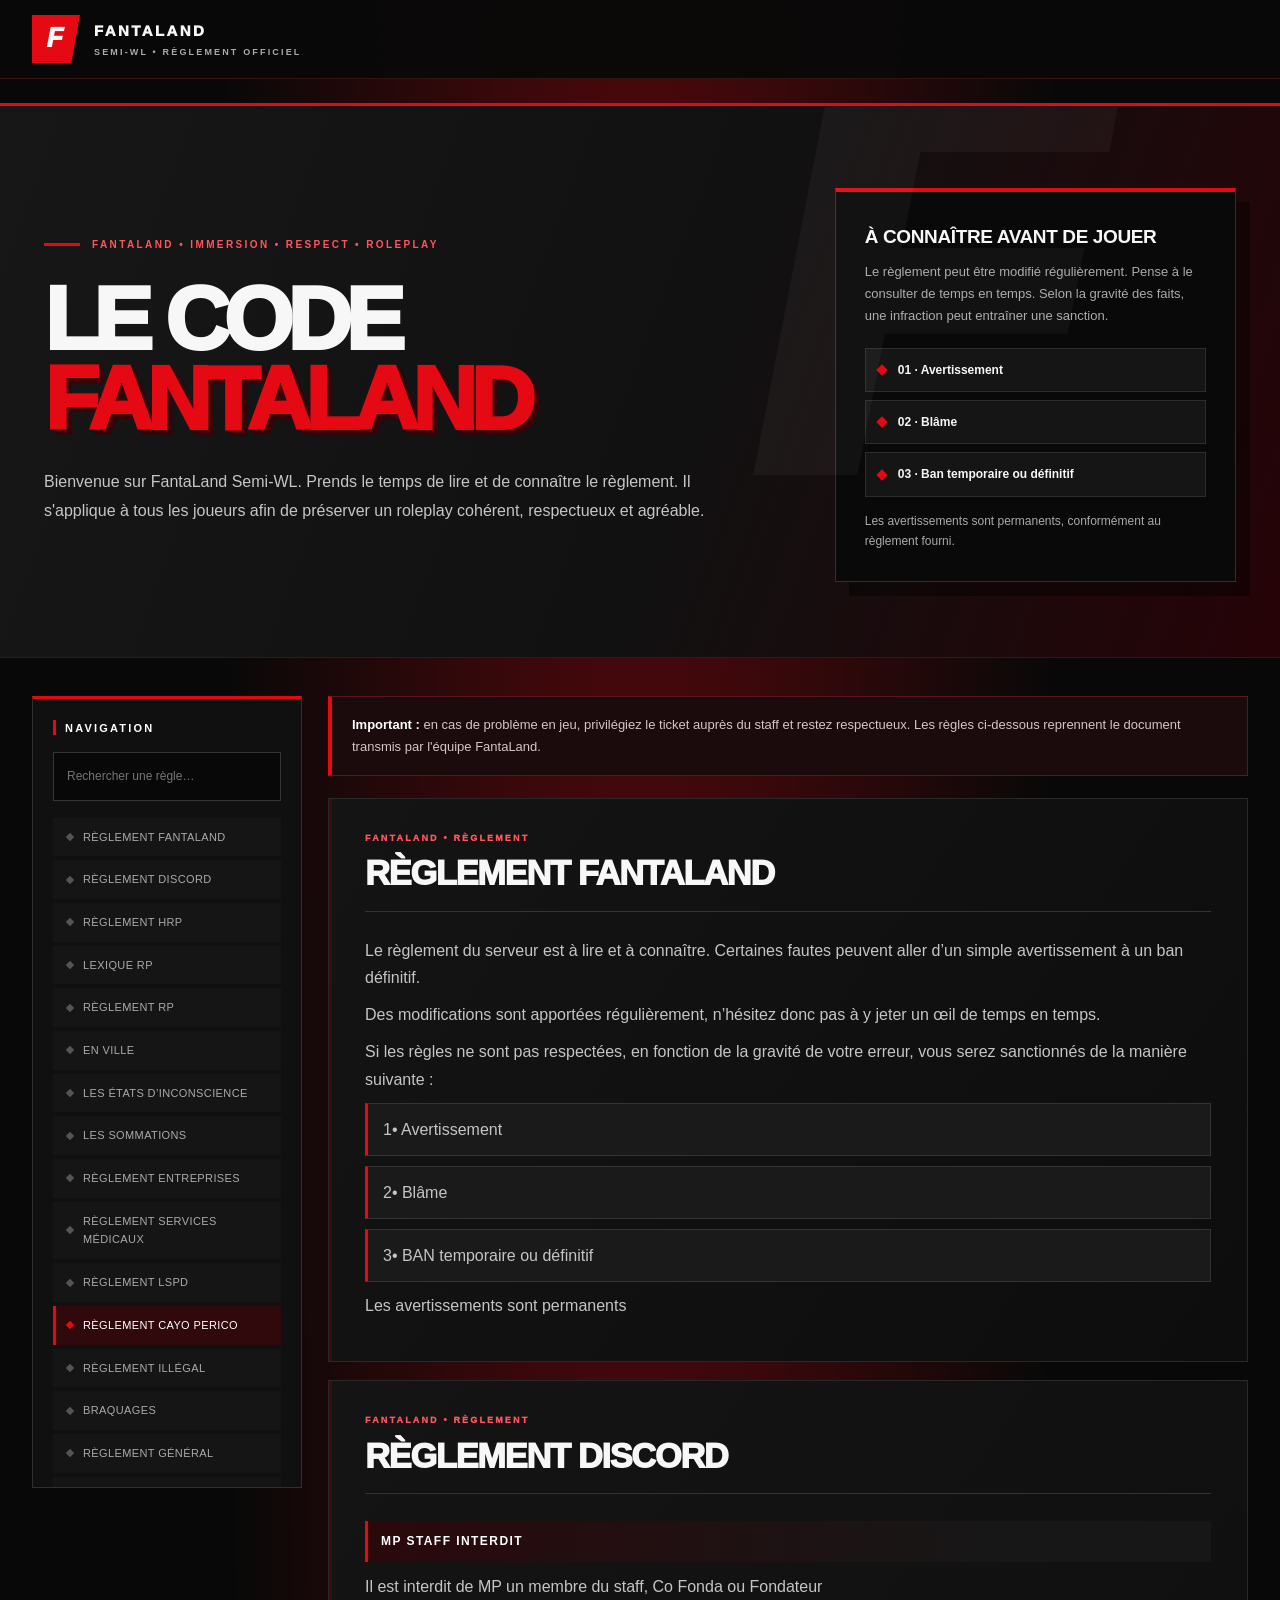
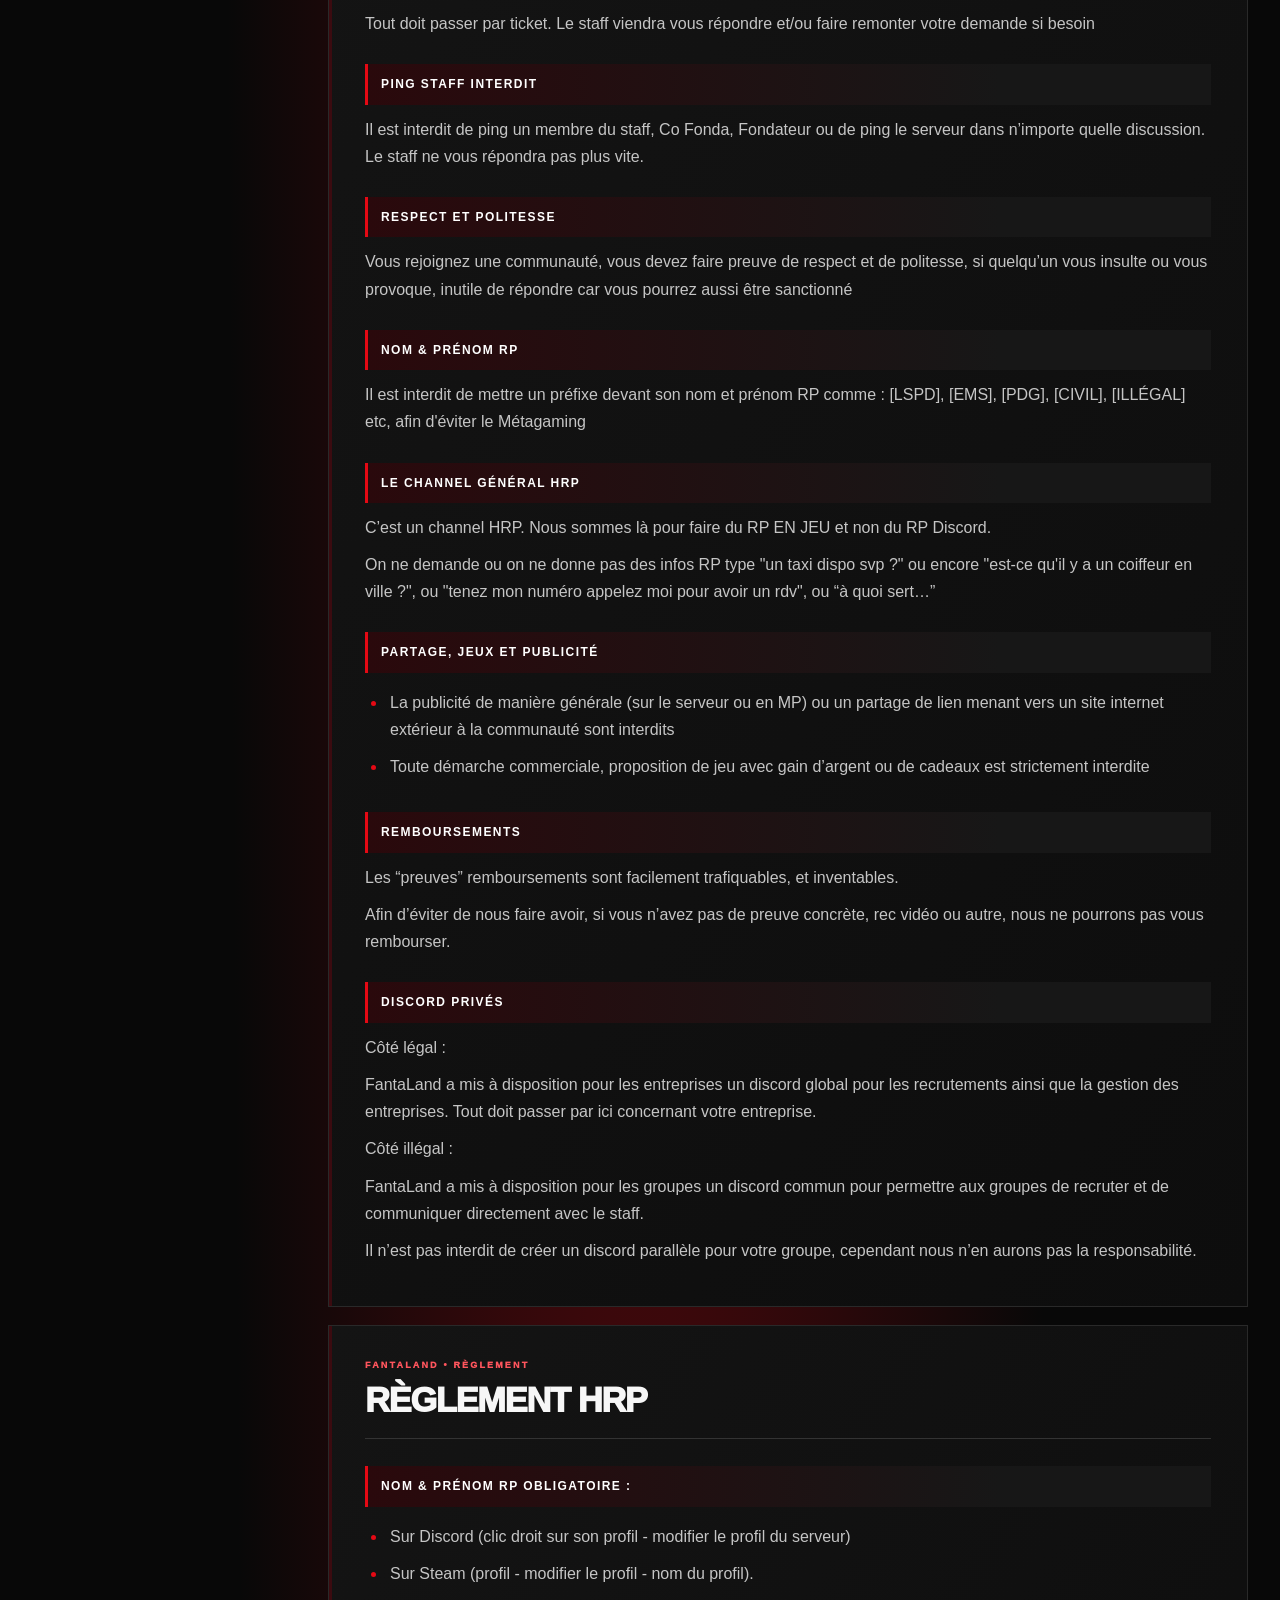
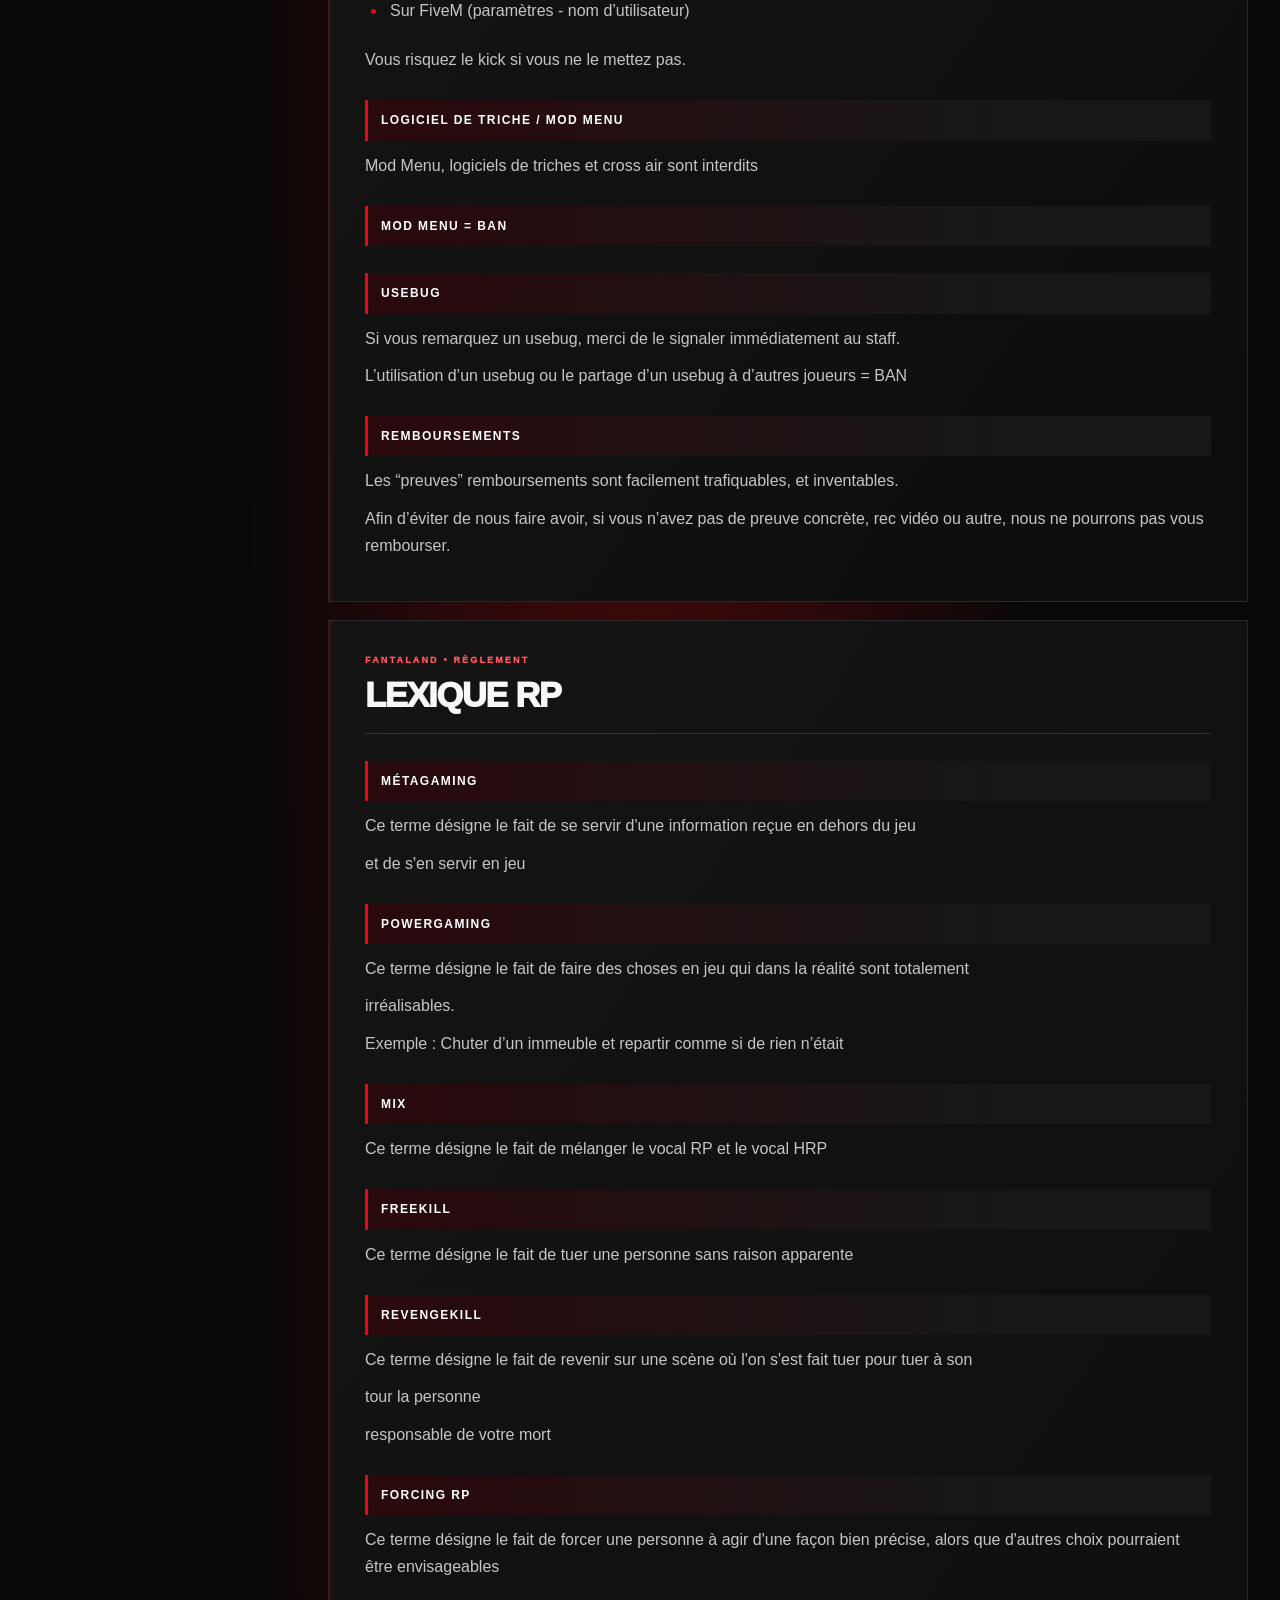
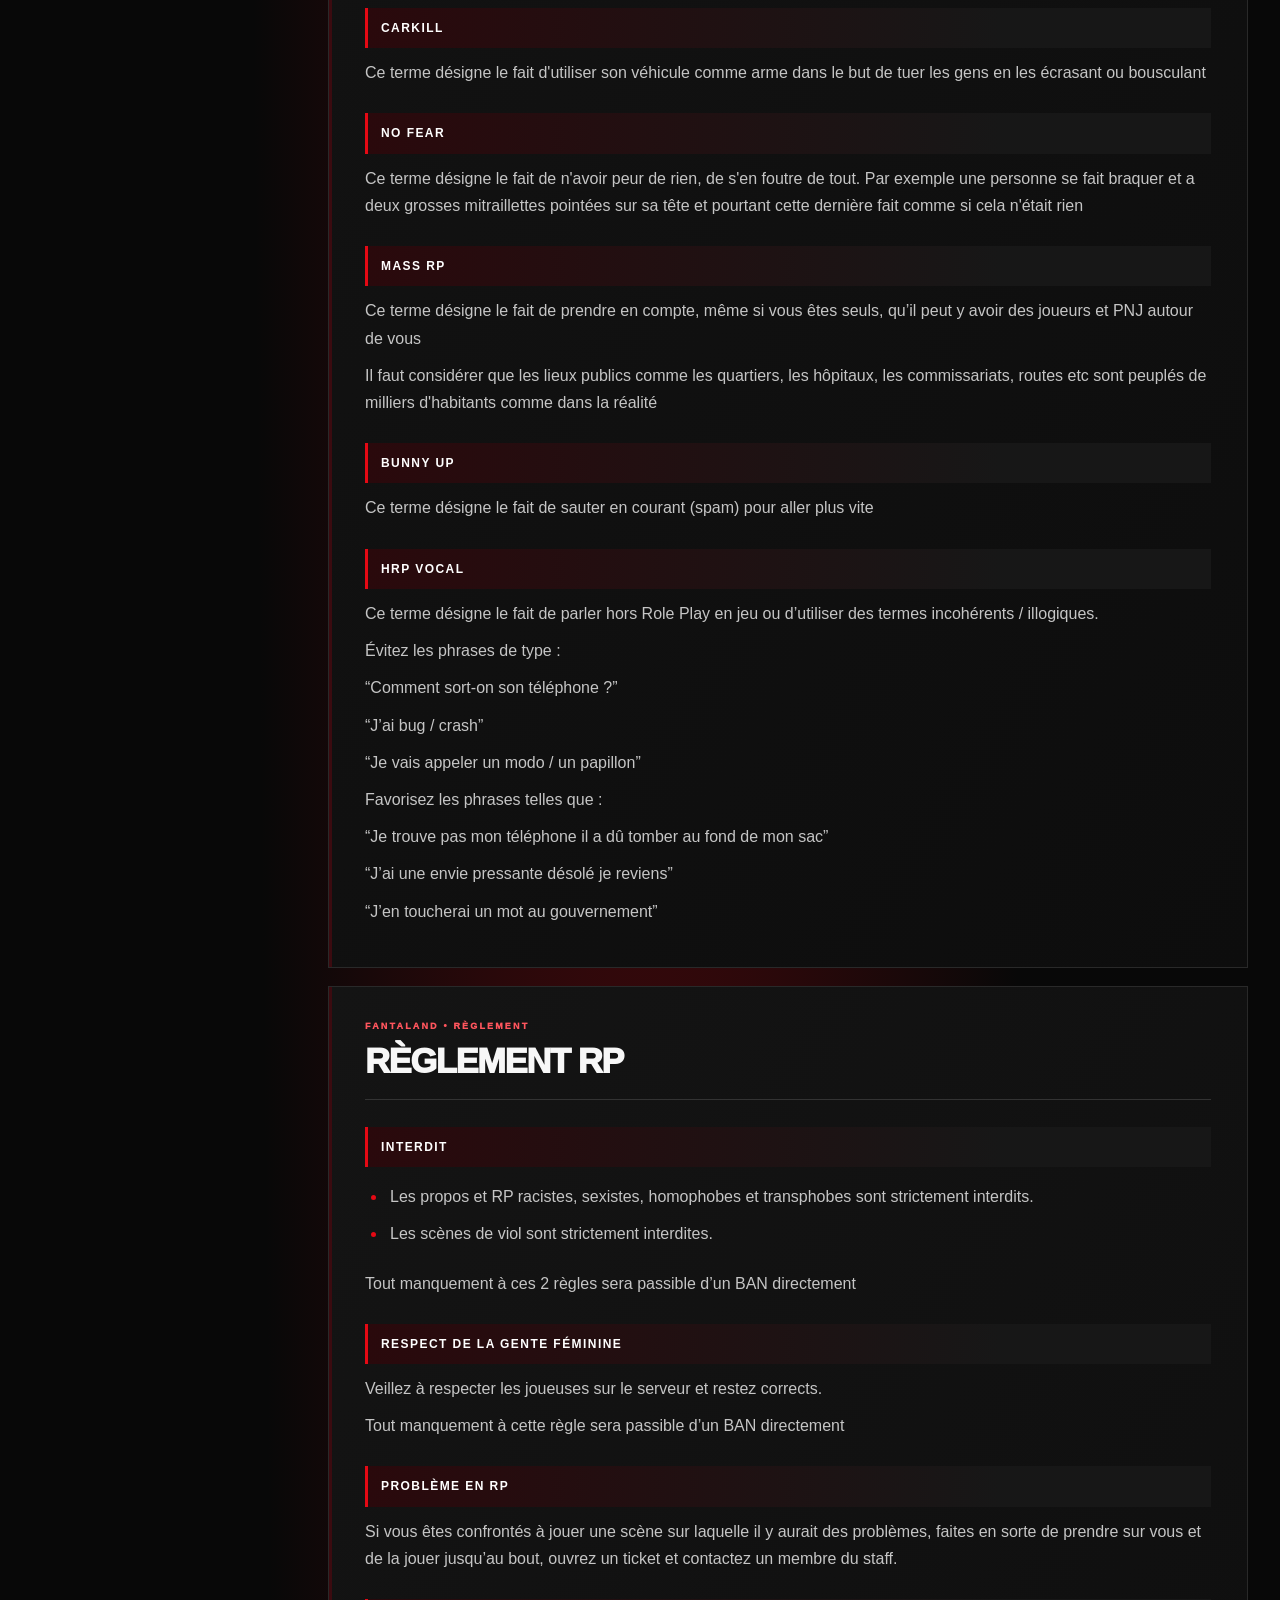
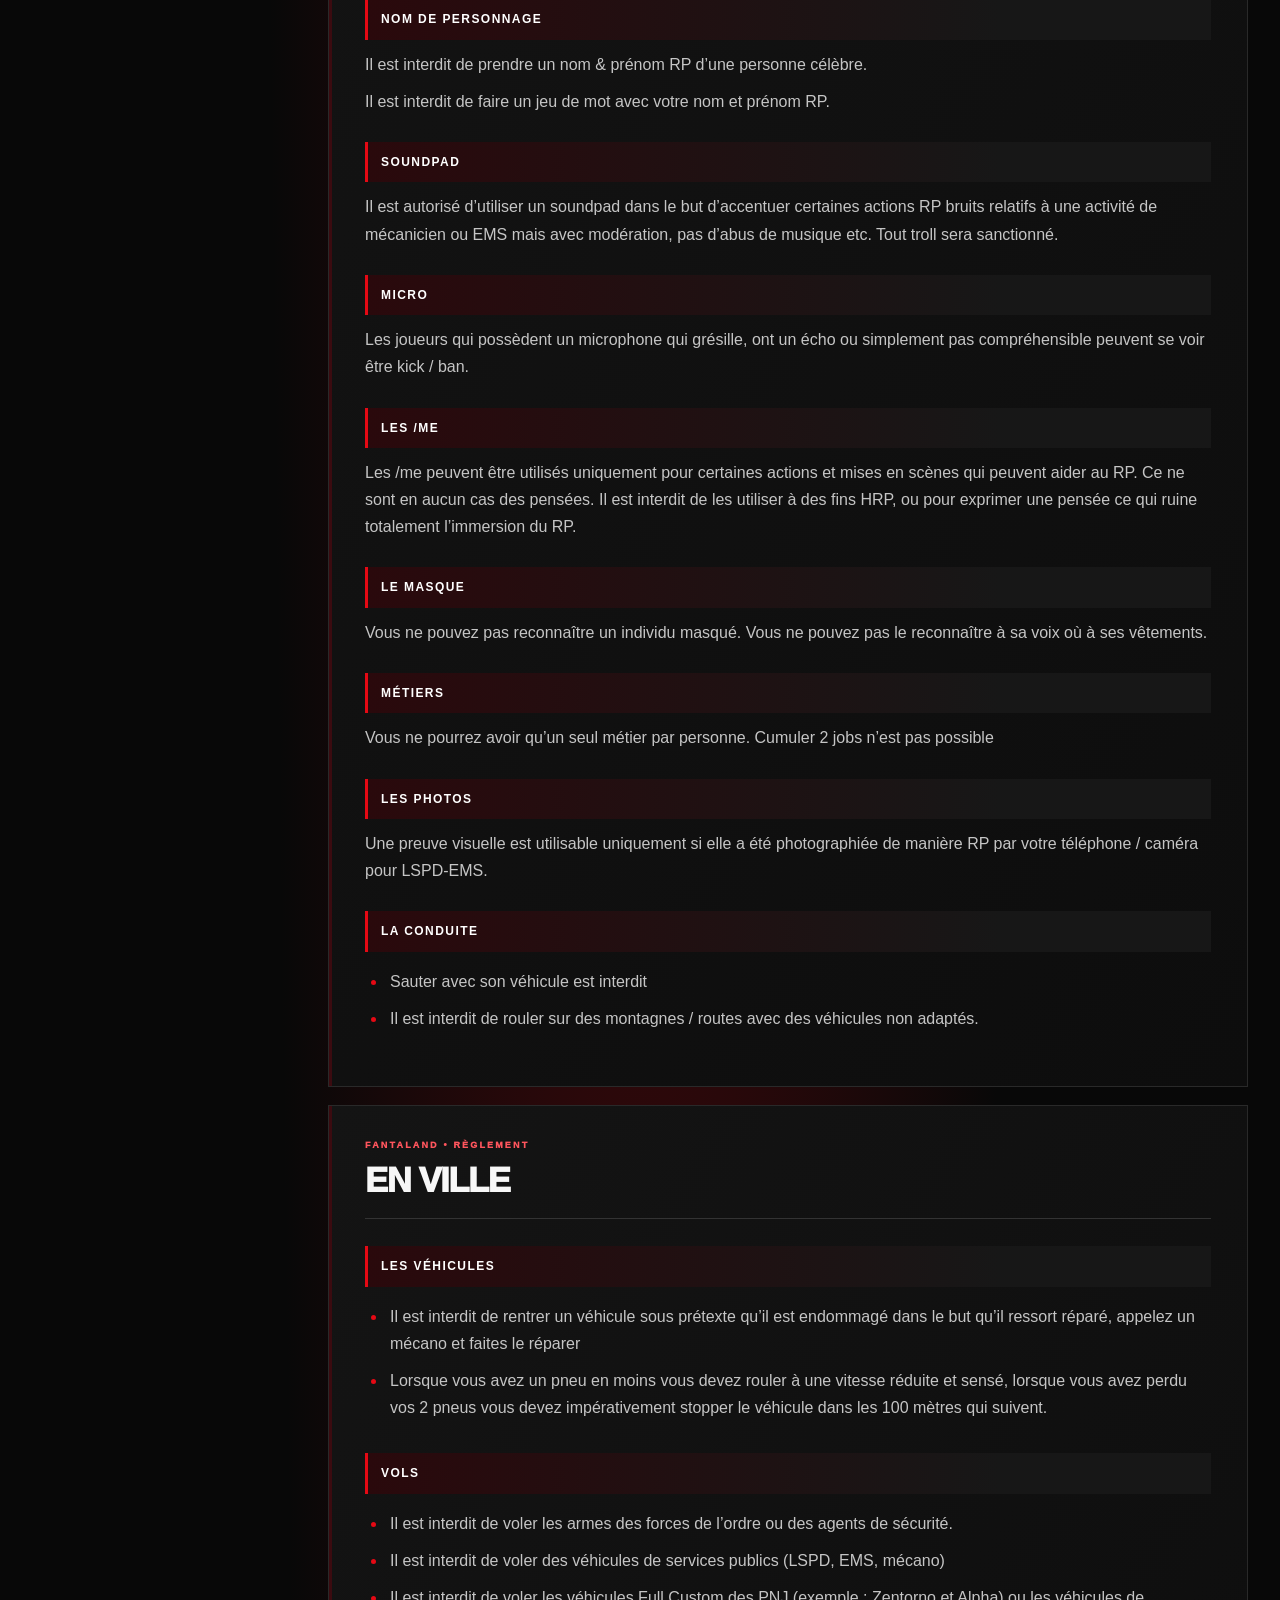
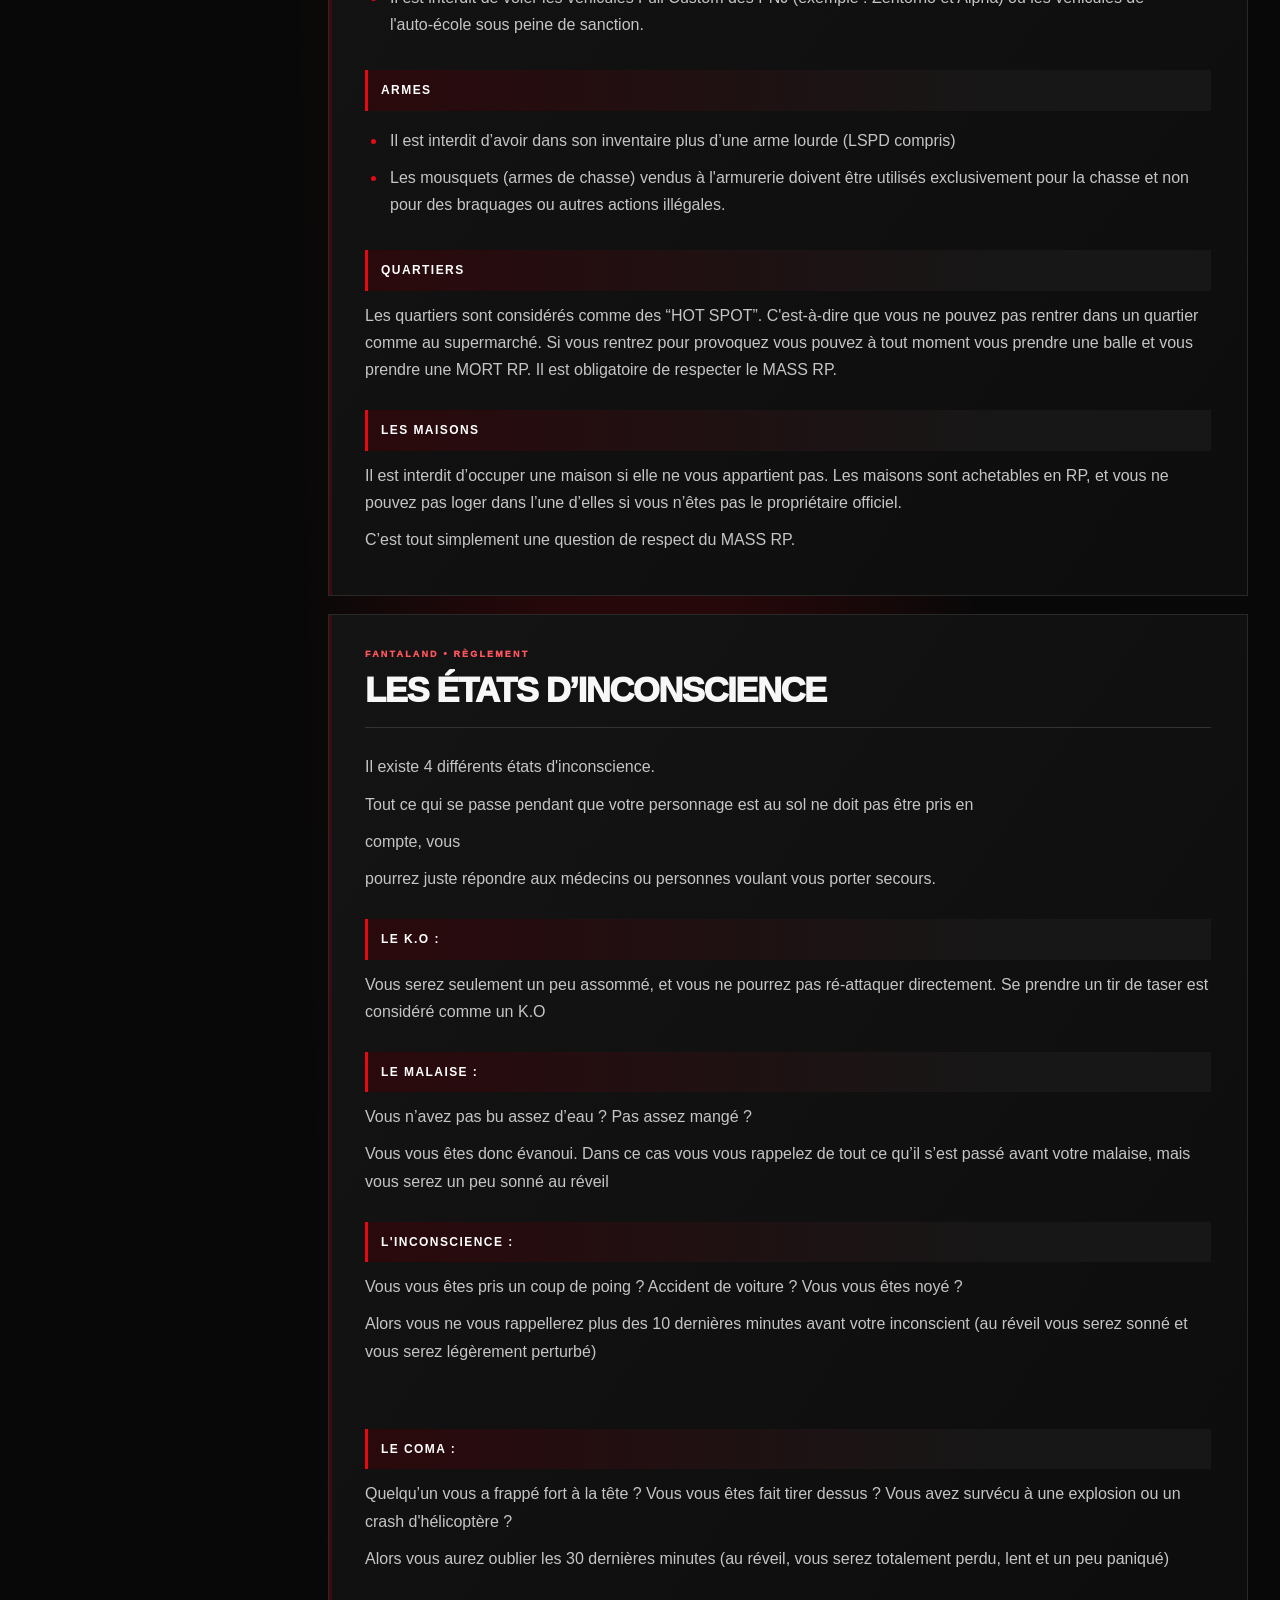
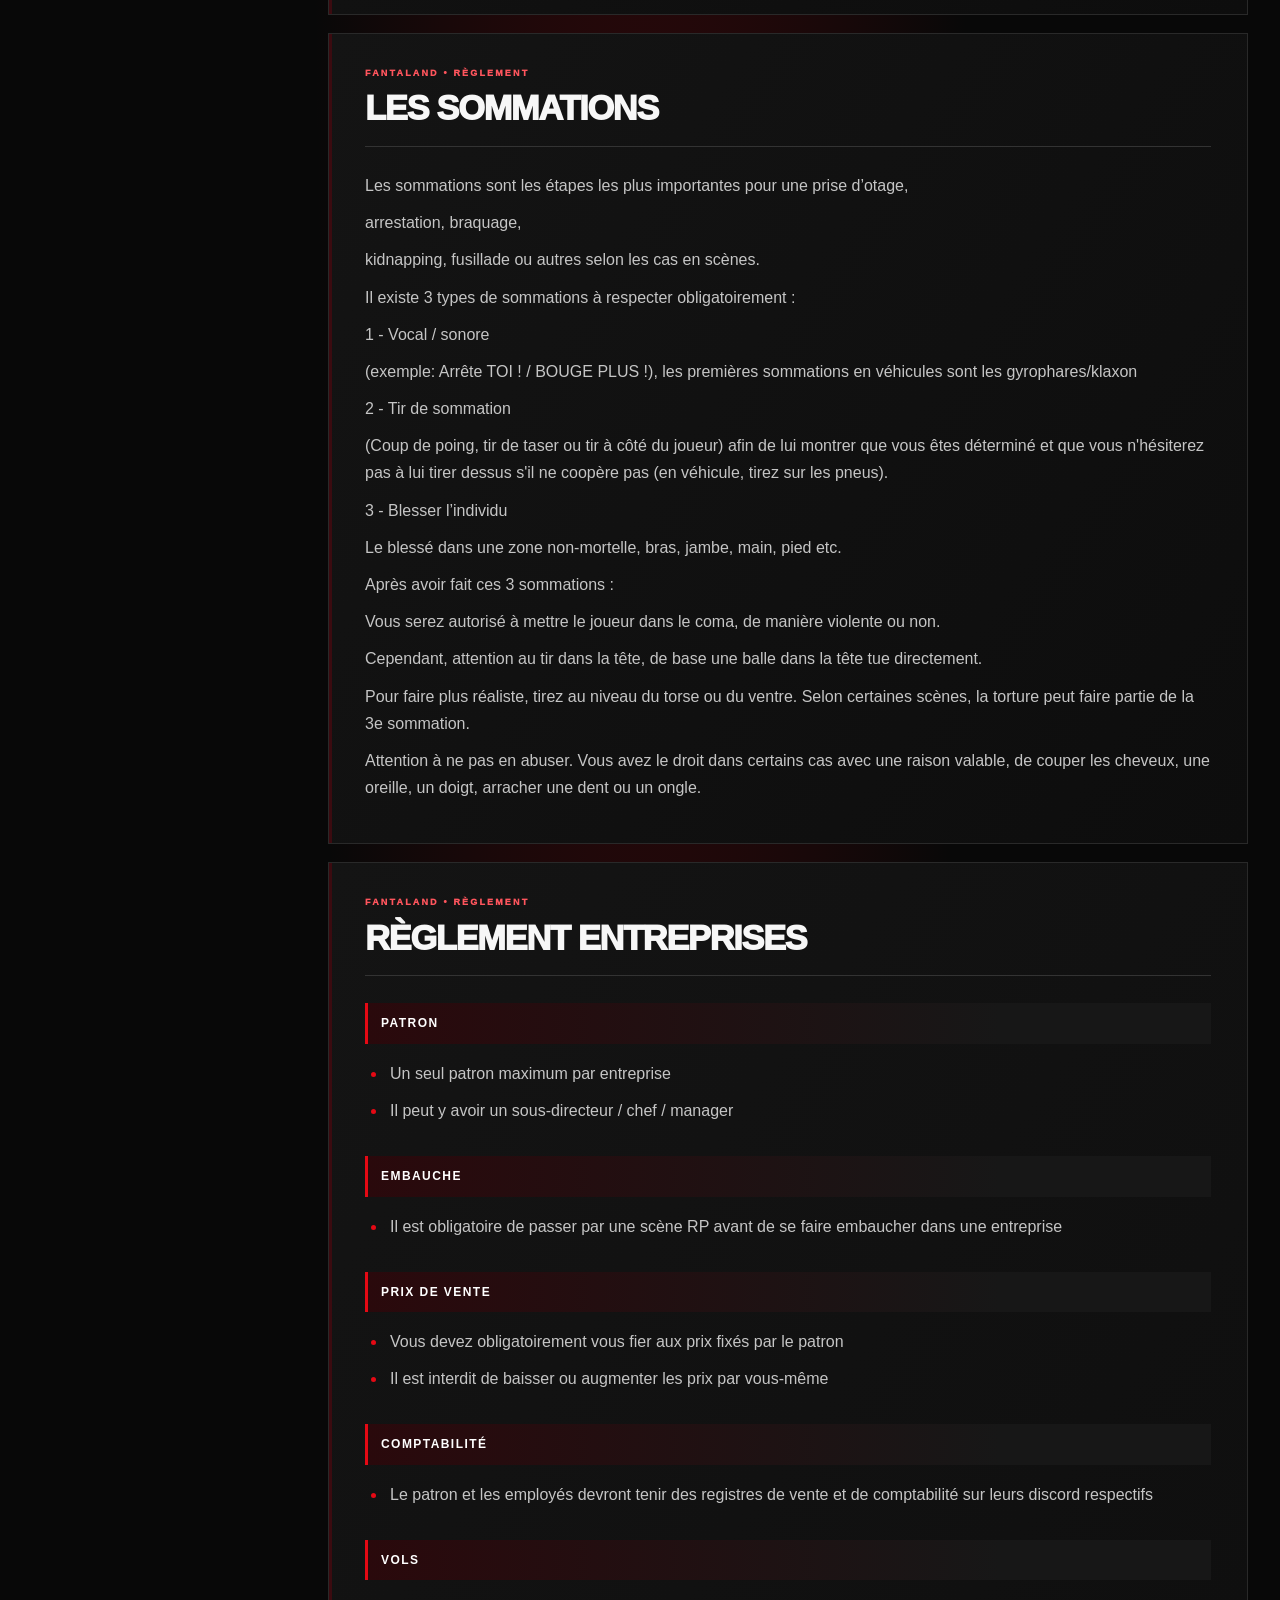
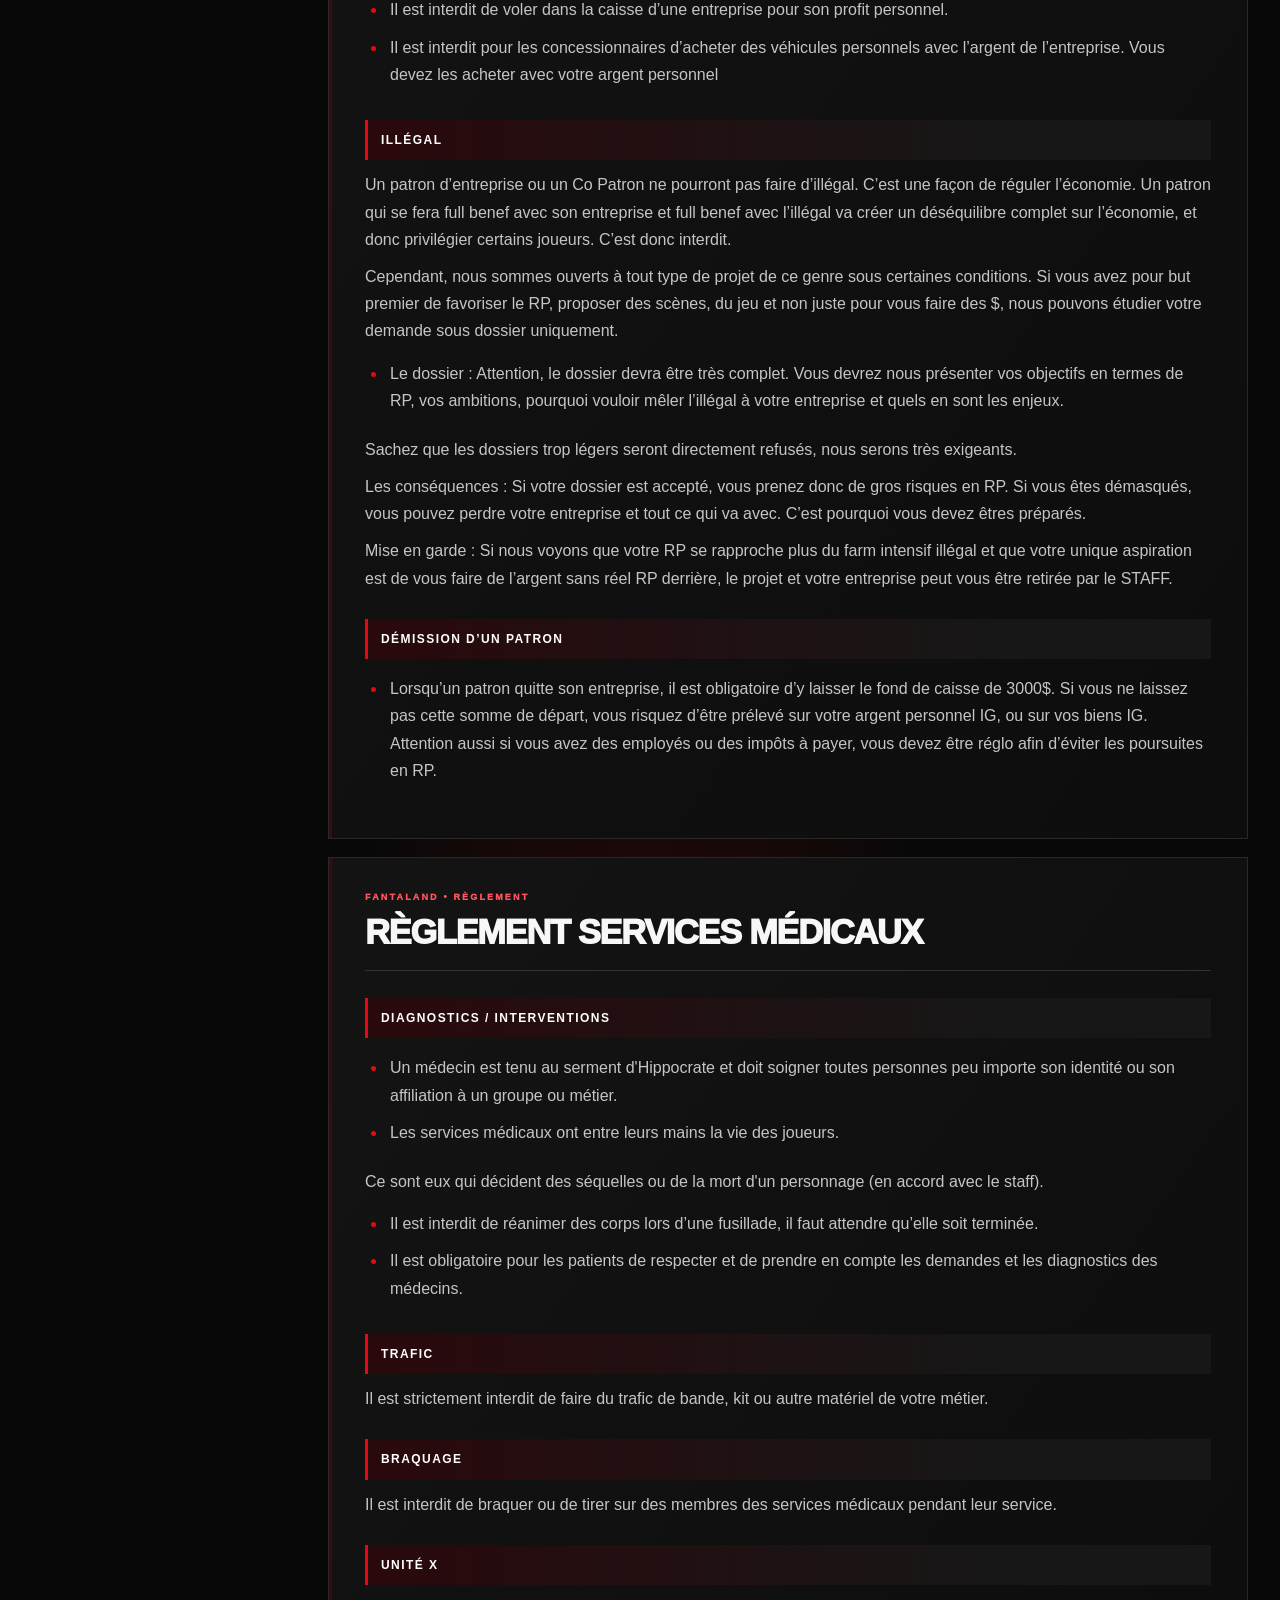
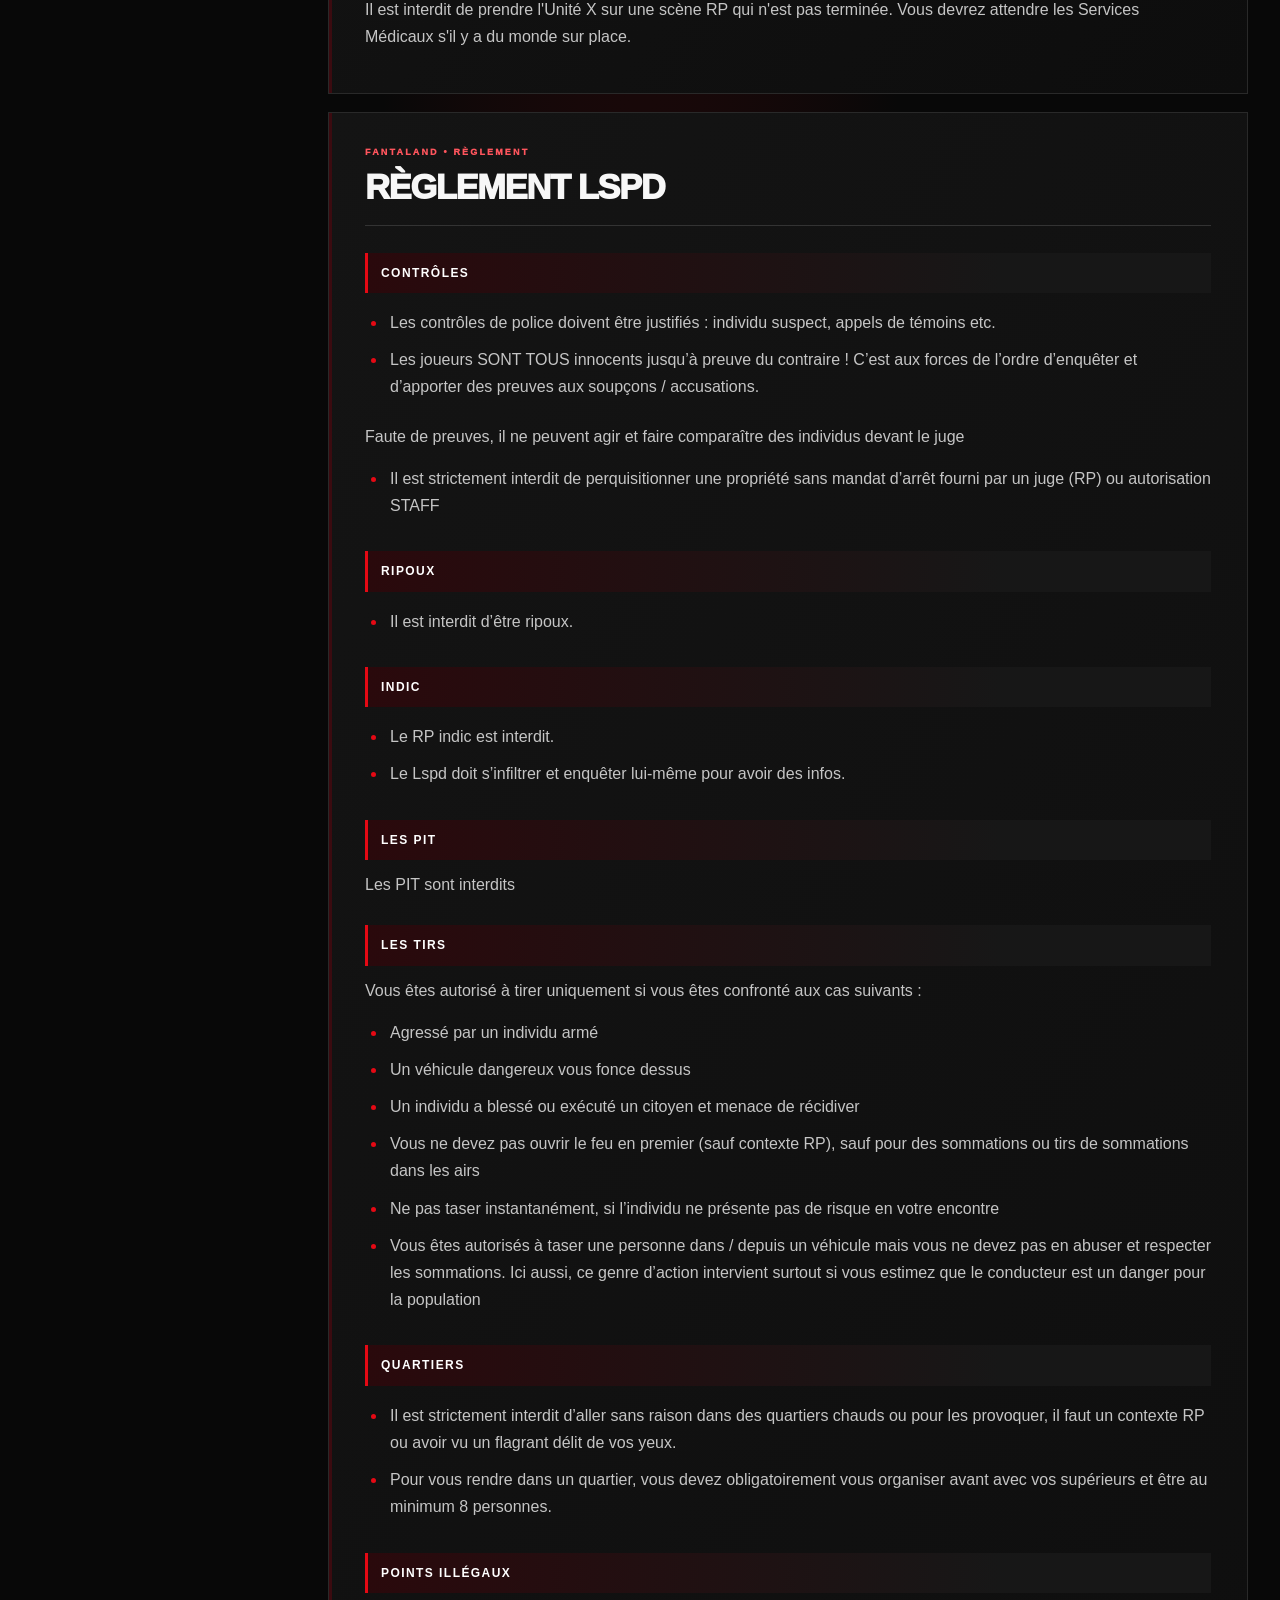
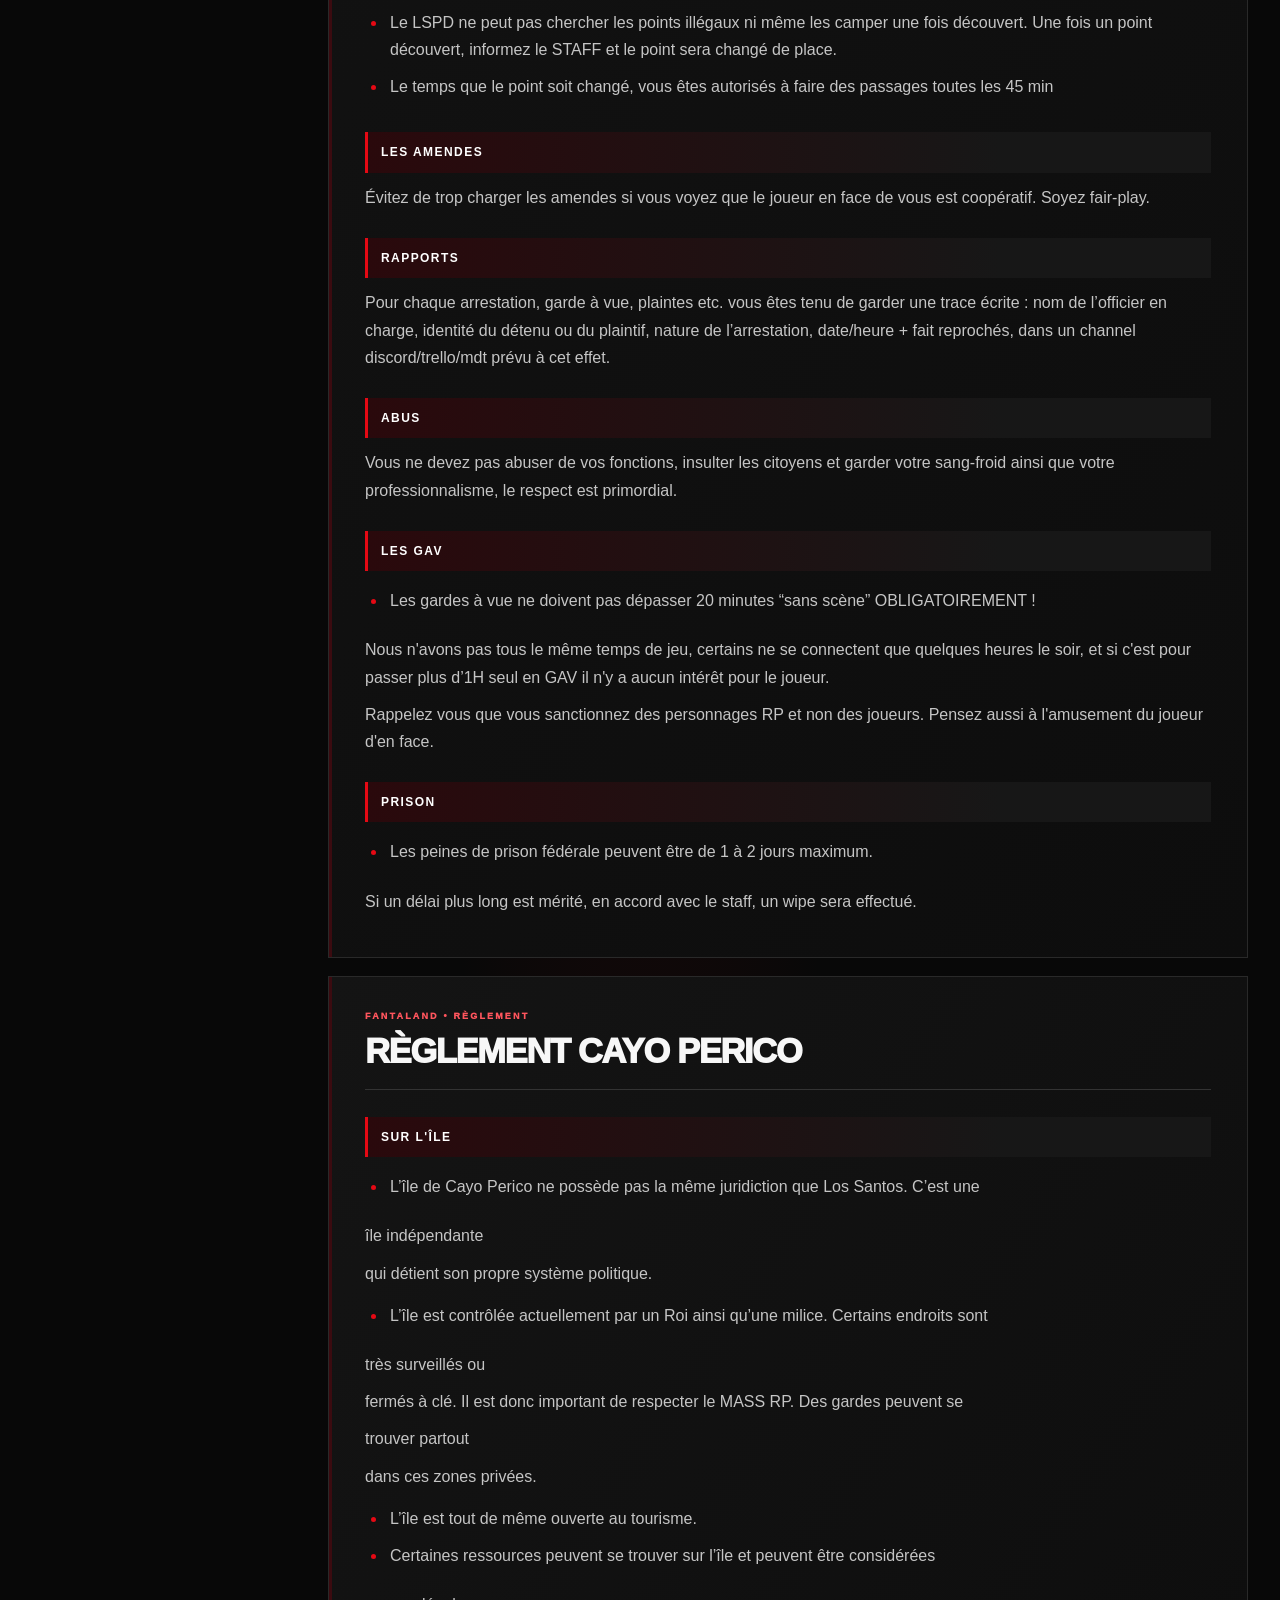
==== commit 347eb709: "Remove print and copy link buttons from header" ====
--- a/index.html
+++ b/index.html
@@ -40,7 +40,6 @@
 <body>
 <header><div class="topbar">
 <div class="brand"><div class="brand-mark">F</div><div>FANTALAND<small>SEMI-WL • RÈGLEMENT OFFICIEL</small></div></div>
-<div class="actions"><button onclick="window.print()">Imprimer / PDF</button><button onclick="copyPageLink()">Copier le lien</button></div>
 </div></header>
 <div class="hero">
 <div><div class="eyebrow">FANTALAND • IMMERSION • RESPECT • ROLEPLAY</div><h1>LE CODE<br><span>FANTALAND</span></h1>
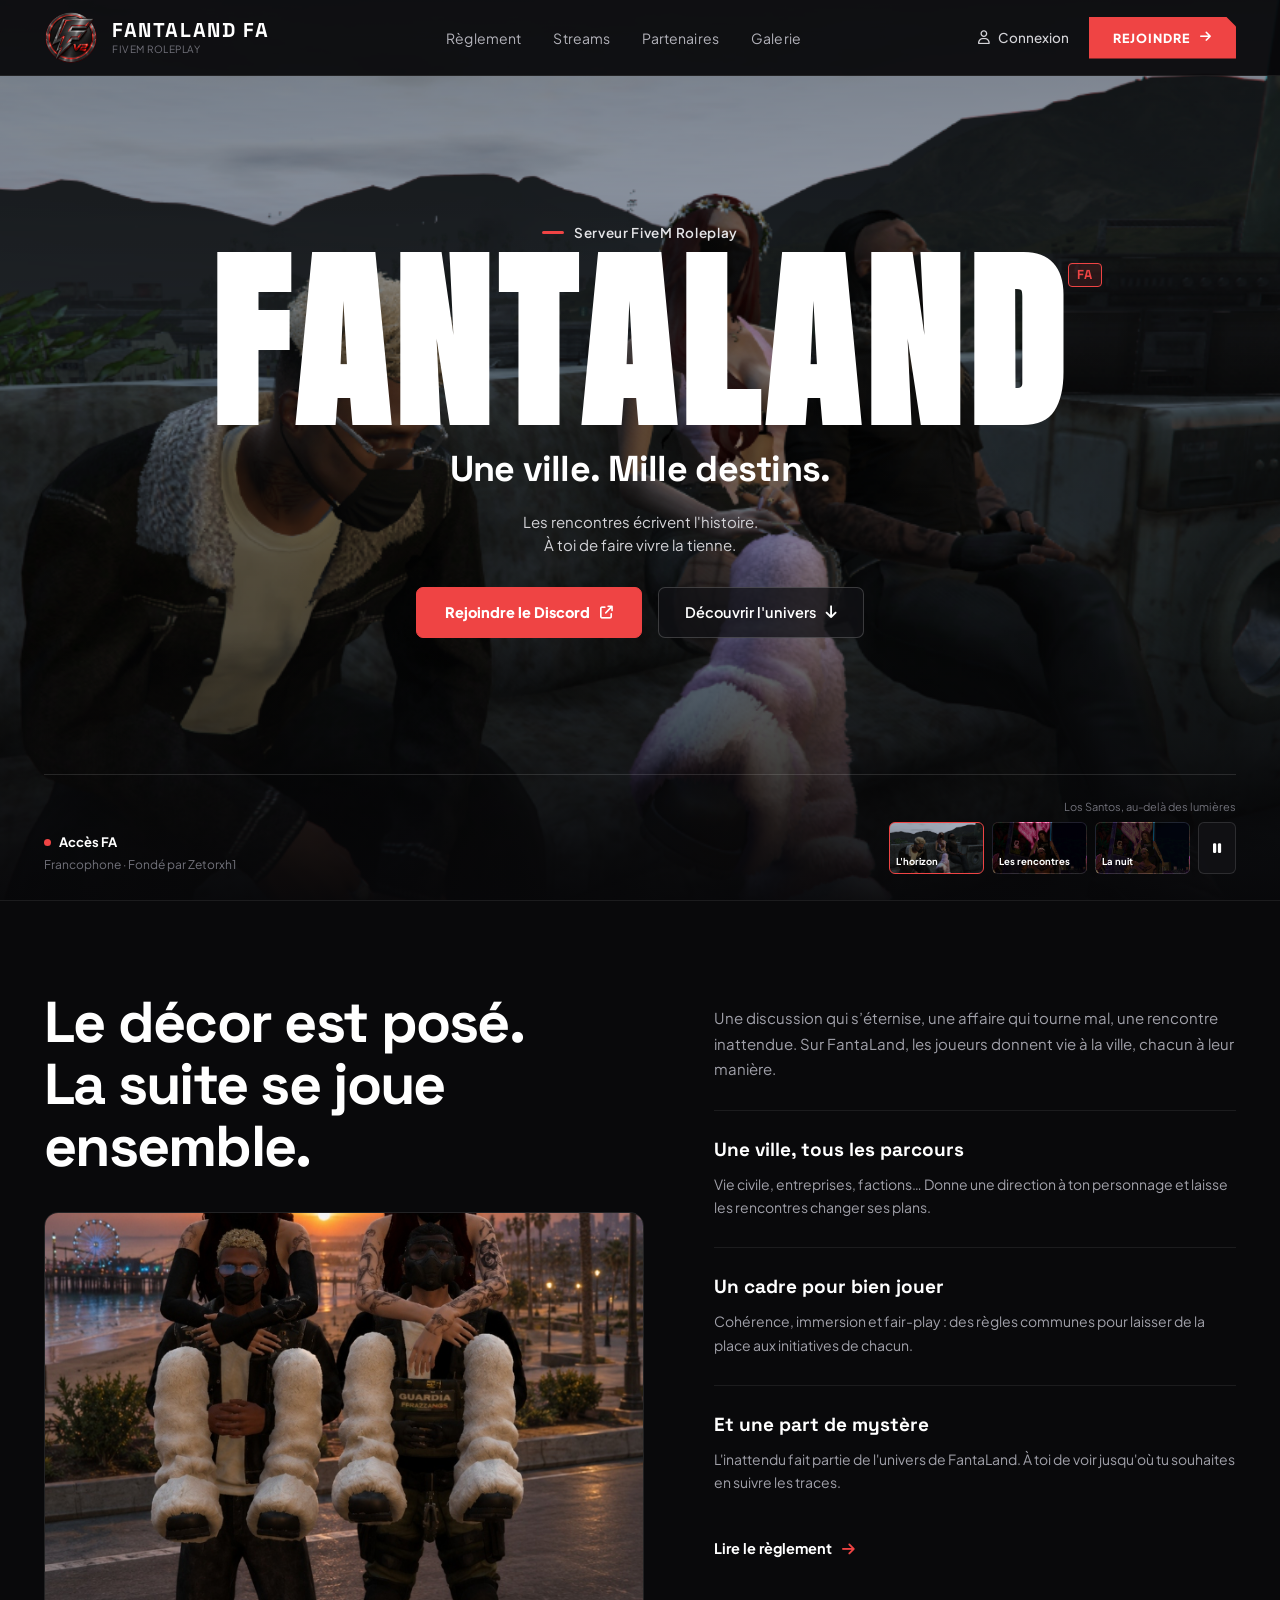
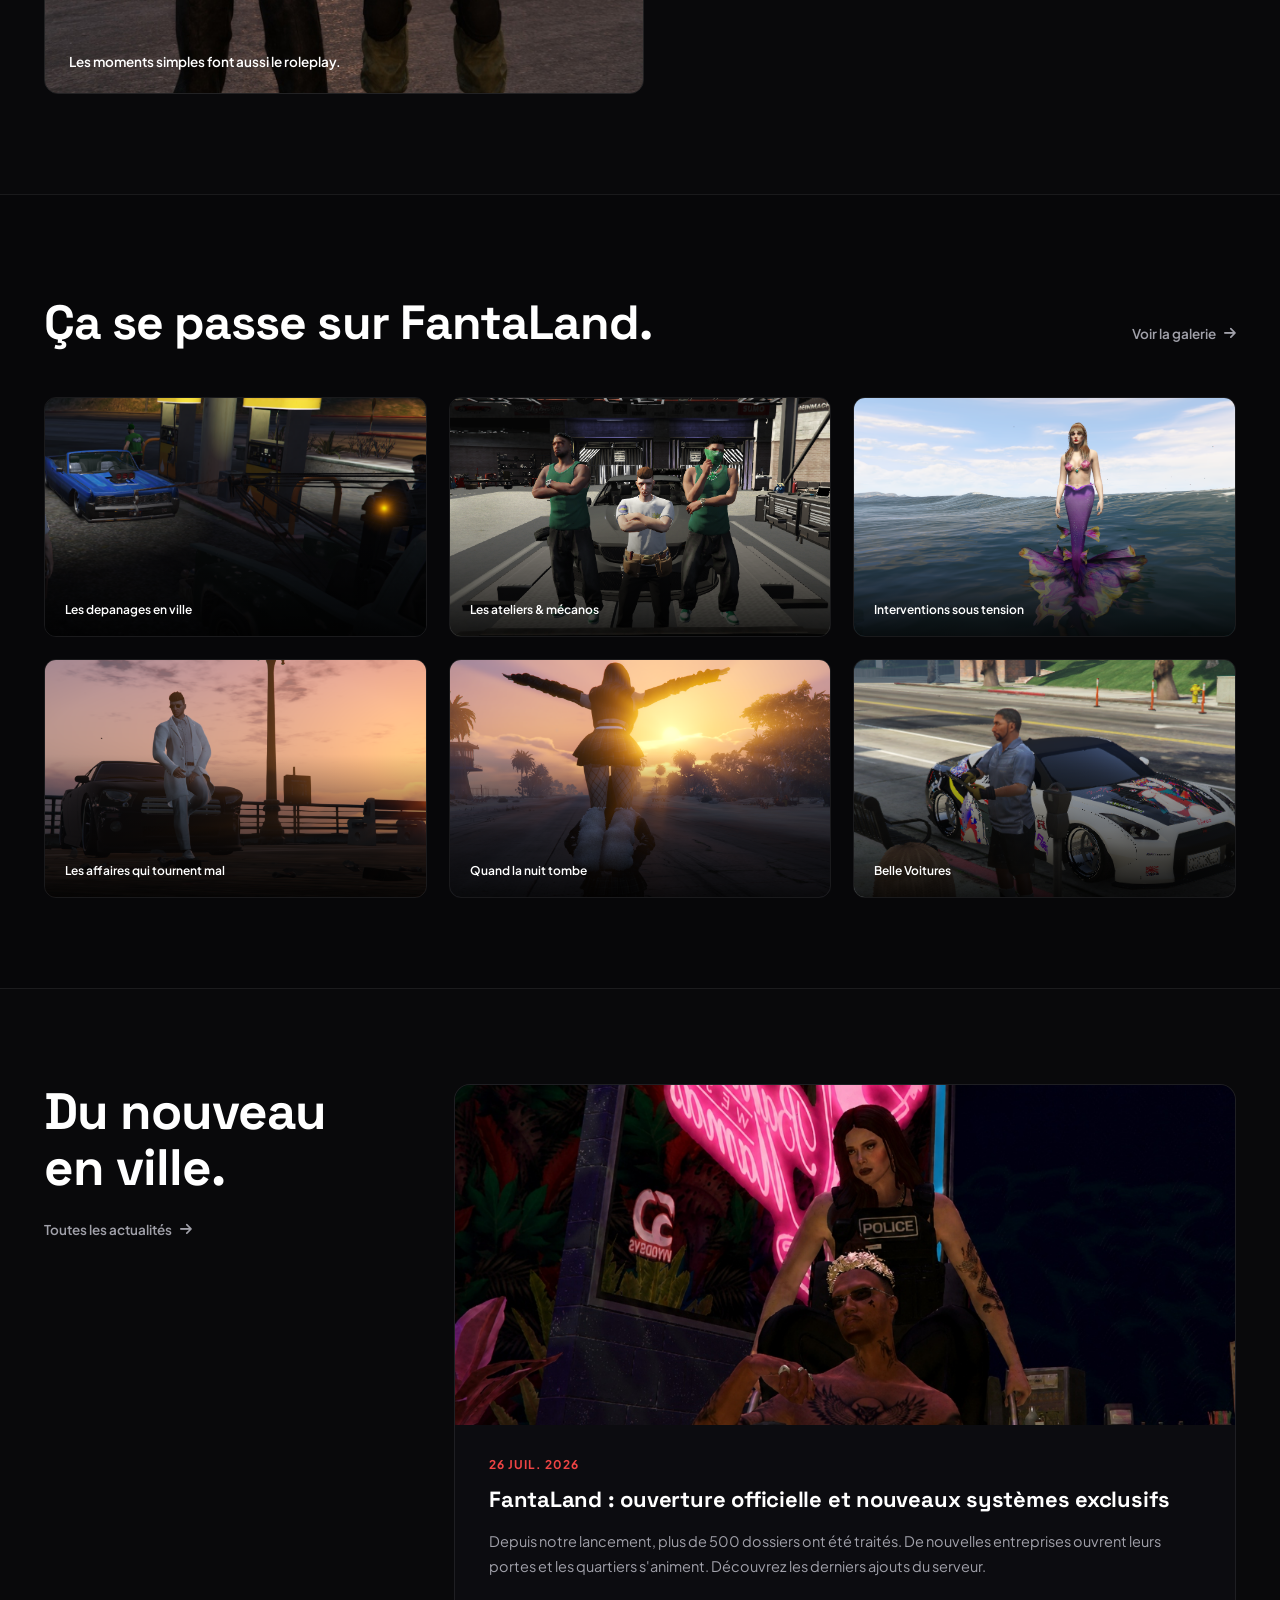
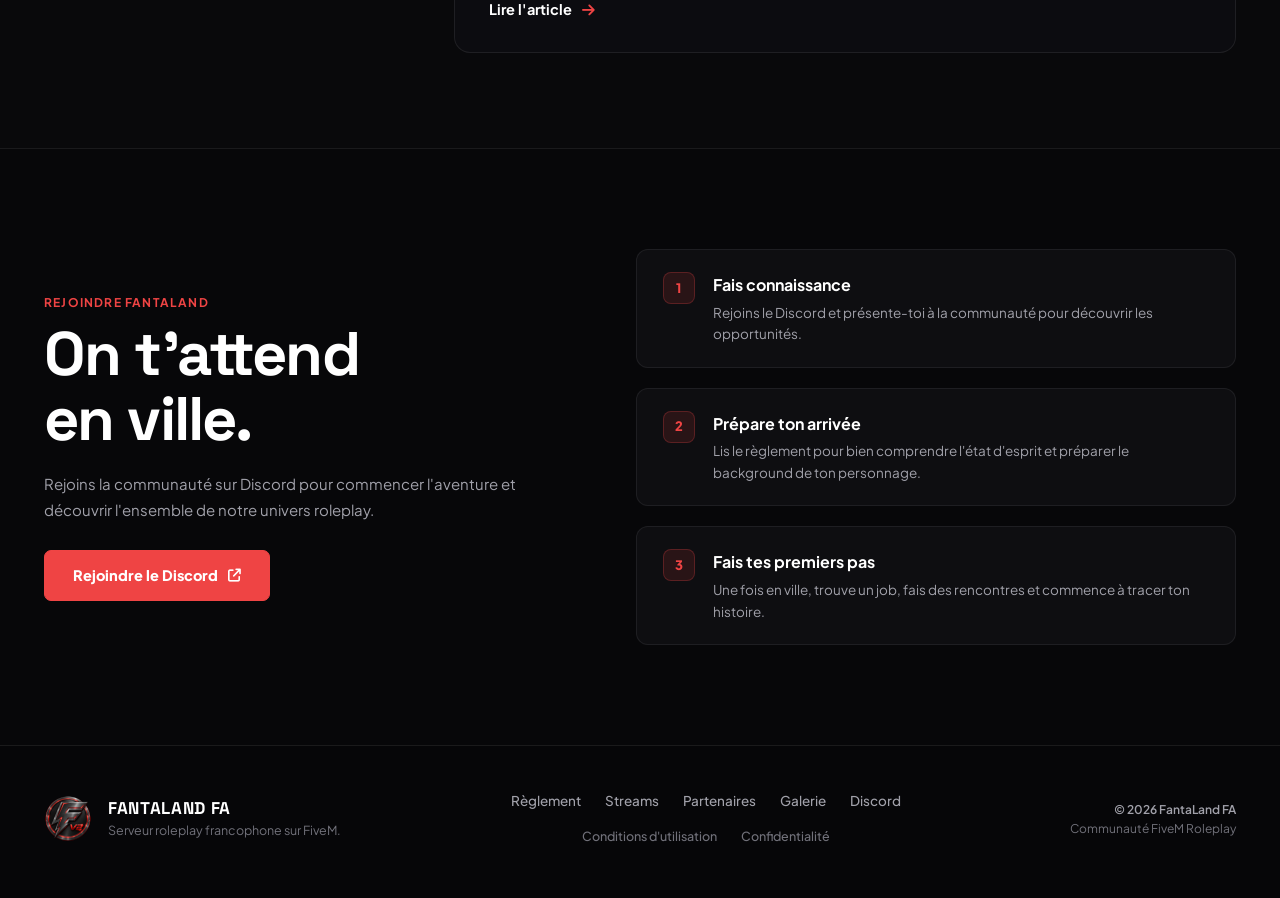
==== commit 62a68dfb: "Add files via upload" ====
--- a/index.html
+++ b/index.html
@@ -1,529 +1,1944 @@
-<!doctype html>
-<html lang="fr">
+<!DOCTYPE html>
+<html lang="fr" class="dark">
+
 <head>
-<meta charset="utf-8">
-<meta name="viewport" content="width=device-width, initial-scale=1">
-<meta name="theme-color" content="#0b0b0e">
-<meta name="description" content="Règlement officiel du serveur FiveM FantaLand Semi-WL.">
-<title>Règlement — FantaLand Semi-WL</title>
-<style>
-
-:root{color-scheme:dark;--bg:#080808;--panel:#111;--panel2:#191919;--red:#e50914;--red2:#8b0008;--text:#f7f7f7;--muted:#a7a7a7;--line:#292929}
-*{box-sizing:border-box;scroll-behavior:smooth}
-body{margin:0;background:#080808;color:var(--text);font-family:Inter,Arial,sans-serif;line-height:1.7;background-image:linear-gradient(120deg,transparent 0 68%,#300307 68% 68.2%,transparent 68.2%),radial-gradient(ellipse at 50% -20%,#5a080d 0,transparent 48%)}
-a{color:#ff626a;text-decoration:none;transition:.2s}a:hover{color:#fff}
-header{position:sticky;top:0;z-index:20;background:#090909f2;backdrop-filter:blur(16px);border-bottom:1px solid #3a1114}
-.topbar{max-width:1450px;margin:auto;padding:15px 32px;display:flex;align-items:center;justify-content:space-between;gap:20px}
-.brand{display:flex;align-items:center;gap:14px;font-weight:1000;letter-spacing:.16em;font-size:15px}.brand-mark{width:48px;height:48px;display:grid;place-items:center;background:var(--red);clip-path:polygon(0 0,100% 0,82% 100%,0 100%);font-size:27px;font-style:italic;box-shadow:6px 6px 0 #5d0006}.brand small{display:block;color:#aaa;font-size:9px;letter-spacing:.24em;font-weight:700;margin-top:2px}
-.actions{display:flex;gap:9px;align-items:center}button,.pill{font:inherit;cursor:pointer;border:1px solid #4a4a4a;background:#161616;color:white;border-radius:3px;padding:10px 15px;font-size:12px;font-weight:800;text-transform:uppercase;letter-spacing:.04em;transition:.2s}button:hover,.pill:hover{border-color:var(--red);background:var(--red);transform:translateY(-2px)}
-.hero{max-width:1450px;margin:24px auto 0;padding:82px 44px 75px;display:grid;grid-template-columns:minmax(0,1.2fr) minmax(300px,.65fr);gap:50px;align-items:center;position:relative;overflow:hidden;background:linear-gradient(110deg,#171717 0%,#111 54%,#260307 100%);border-top:3px solid var(--red);border-bottom:1px solid #481015}
-.hero:after{content:"F";position:absolute;right:15%;top:-105px;font-size:560px;font-weight:1000;font-style:italic;color:#fff;opacity:.035;pointer-events:none;line-height:1}
-.eyebrow{display:inline-flex;align-items:center;gap:12px;color:#ff555d;text-transform:uppercase;font-weight:900;letter-spacing:.24em;font-size:10px}.eyebrow:before{content:"";width:36px;height:3px;background:var(--red)}
-h1{font-size:clamp(48px,7vw,100px);line-height:.9;letter-spacing:-.07em;margin:24px 0 27px;font-weight:1000;text-transform:uppercase}h1 span{display:inline-block;color:var(--red);text-shadow:5px 5px 0 #390006}
-.lead{max-width:680px;color:#c6c6c6;font-size:16px;line-height:1.85}
-.hero-card{padding:29px;background:#090909;border:1px solid #4b2427;border-top:4px solid var(--red);border-radius:0;position:relative;overflow:hidden;box-shadow:14px 14px 0 #0006}.hero-card strong{display:block;font-size:19px;letter-spacing:-.02em;margin-bottom:8px;text-transform:uppercase}.hero-card p{margin:0;color:#aaa;font-size:13px}.sanctions{display:grid;gap:8px;margin-top:20px}.sanctions span{display:flex;align-items:center;gap:12px;padding:11px 12px;border:1px solid #2c2c2c;border-radius:0;background:#151515;font-size:12px;font-weight:800}.sanctions span:before{content:"";width:8px;height:8px;transform:rotate(45deg);background:var(--red);flex:none}.hero-card p:last-child{margin-top:15px;font-size:11px}
-.layout{max-width:1450px;margin:auto;padding:38px 32px 90px;display:grid;grid-template-columns:270px minmax(0,1fr);gap:26px;align-items:start}
-aside{position:sticky;top:88px;max-height:calc(100vh - 108px);overflow:auto;background:#101010;border:1px solid #303030;border-top:3px solid var(--red);border-radius:0;padding:20px;scrollbar-width:thin;scrollbar-color:#555 transparent}
-aside h2{font-size:11px;text-transform:uppercase;letter-spacing:.2em;color:#fff;margin:0 0 15px;display:flex;align-items:center;gap:9px}aside h2:before{content:"";height:15px;width:3px;background:var(--red)}
-.search{width:100%;padding:13px;border:1px solid #353535;border-radius:0;background:#080808;color:#fff;font:inherit;font-size:12px;margin-bottom:17px;outline:none}.search:focus{border-color:var(--red);box-shadow:inset 3px 0 var(--red)}
-.nav-list{display:grid;gap:4px}.nav-link{display:flex;align-items:center;gap:10px;padding:10px 11px;border-radius:0;color:#aaa;font-size:11px;text-transform:uppercase;letter-spacing:.035em;border-left:3px solid transparent;background:#151515}.nav-link:before{content:"";width:6px;height:6px;background:#555;transform:rotate(45deg);flex:none}.nav-link:hover,.nav-link.active{background:#30090d;color:#fff;border-left-color:var(--red)}.nav-link.active:before{background:var(--red)}
-.content{min-width:0}.notice{padding:17px 20px;background:#1b0b0d;border:1px solid #5a171d;border-left:4px solid var(--red);border-radius:0;margin-bottom:22px;color:#d8c4c5;font-size:13px}.notice strong{color:white}
-.rule-section{background:linear-gradient(125deg,#141414,#0d0d0d);border:1px solid #292929;border-radius:0;padding:32px 36px;margin-bottom:18px;scroll-margin-top:92px;transition:border-color .2s,transform .2s;position:relative;overflow:hidden}.rule-section:before{content:"";position:absolute;left:0;top:0;bottom:0;width:3px;background:#3b0b10;transition:background .2s}.rule-section:hover{border-color:#6c2025;transform:translateY(-2px)}.rule-section:hover:before{background:var(--red)}
-.section-kicker{font-size:9px;color:#ff555d;letter-spacing:.24em;font-weight:950}.rule-section h2{font-size:clamp(24px,2.7vw,36px);line-height:1.15;margin:8px 0 25px;letter-spacing:-.04em;font-weight:950;text-transform:uppercase;padding-bottom:17px;border-bottom:1px solid #333}.rule-section h3{font-size:12px;letter-spacing:.12em;text-transform:uppercase;color:#fff;margin:27px 0 11px;padding:10px 13px;border-left:3px solid var(--red);background:linear-gradient(90deg,#2a090c,#171717 75%);border-radius:0}.rule-section p{margin:10px 0;color:#c5c5c5;white-space:normal}.rule-section ul{padding-left:22px;color:#c5c5c5;margin:8px 0 17px}.rule-section li{padding:5px 0 5px 3px}.rule-section li::marker{color:var(--red)}.rule-point{padding:12px 15px;border-radius:0;background:#1a1a1a;border:1px solid #333;border-left:3px solid var(--red)}.empty{display:none;padding:35px;text-align:center;color:var(--muted);background:#101010;border:1px dashed #555;border-radius:0}
-footer{border-top:3px solid var(--red);padding:34px 24px;text-align:center;color:#777;font-size:11px;background:#050505}footer strong{color:#f3f3f3}
-@media(max-width:980px){.hero{grid-template-columns:1fr;gap:30px;padding:55px 28px}.hero-card{max-width:650px}.layout{grid-template-columns:1fr;padding-top:25px}aside{position:relative;top:auto;max-height:none}.nav-list{grid-template-columns:repeat(2,minmax(0,1fr))}.hero:after{right:0;font-size:420px}}
-@media(max-width:600px){.topbar{padding:11px 14px}.brand{font-size:11px;letter-spacing:.08em}.brand-mark{width:38px;height:38px;font-size:22px}.actions{gap:5px}.actions button{padding:8px;font-size:9px}.hero,.layout{margin-left:12px;margin-right:12px;padding-left:17px;padding-right:17px}.hero{padding-top:42px;padding-bottom:38px;gap:23px}h1{font-size:clamp(43px,13vw,66px)}.lead{font-size:14px}.hero-card{padding:20px}.nav-list{grid-template-columns:1fr 1fr}.rule-section{padding:23px 18px}.rule-section h2{font-size:24px}.rule-section p,.rule-section li{font-size:13px}.notice{font-size:12px}}
-@media print{header,aside,.actions,.search{display:none!important}.hero{padding:20px;display:block}.hero-card{margin-top:20px}.layout{display:block;padding:0}.rule-section{break-inside:avoid;background:white;color:black;border:1px solid #ccc}.rule-section p,.rule-section li{color:#222}body{background:white;color:black}.notice{color:#222}}
-
-</style>
+    <meta charset="utf-8">
+    <meta name="viewport" content="width=device-width, initial-scale=1">
+    <meta name="theme-color" content="#09090b">
+    <meta name="description"
+        content="FantaLand FA — Serveur FiveM Roleplay francophone immersif. Règlement officiel et portail communautaire.">
+    <title>FantaLand FA — Serveur FiveM Roleplay</title>
+
+    <!-- Polices Google Fonts (Impact / Display ultra bold & Sans moderne) -->
+    <link rel="preconnect" href="https://fonts.googleapis.com">
+    <link rel="preconnect" href="https://fonts.gstatic.com" crossorigin>
+    <link
+        href="https://fonts.googleapis.com/css2?family=Anton&family=Plus+Jakarta+Sans:ital,wght@0,300;0,400;0,500;0,600;0,700;0,800;1,600&family=Space+Grotesk:wght@600;700;800&display=swap"
+        rel="stylesheet">
+    <!-- FontAwesome 6 -->
+    <link rel="stylesheet" href="https://cdnjs.cloudflare.com/ajax/libs/font-awesome/6.5.1/css/all.min.css">
+
+    <style>
+        :root {
+            --bg: #070709;
+            --card-bg: rgba(16, 16, 20, 0.78);
+            --card-border: rgba(255, 255, 255, 0.08);
+            --card-border-hover: rgba(239, 68, 68, 0.4);
+            --accent: #ef4444;
+            --accent-glow: rgba(239, 68, 68, 0.35);
+            --accent-hover: #dc2626;
+            --text: #f4f4f5;
+            --text-muted: #a1a1aa;
+            --text-sub: #71717a;
+            --font-display: 'Anton', 'Space Grotesk', Impact, sans-serif;
+            --font-sans: 'Plus Jakarta Sans', -apple-system, BlinkMacSystemFont, sans-serif;
+        }
+
+        * {
+            box-sizing: border-box;
+            margin: 0;
+            padding: 0;
+            scroll-behavior: smooth;
+        }
+
+        body {
+            background-color: var(--bg);
+            color: var(--text);
+            font-family: var(--font-sans);
+            line-height: 1.6;
+            overflow-x: hidden;
+            min-height: 100vh;
+        }
+
+        /* Scrollbar */
+        ::-webkit-scrollbar {
+            width: 7px;
+            height: 7px;
+        }
+
+        ::-webkit-scrollbar-track {
+            background: #09090b;
+        }
+
+        ::-webkit-scrollbar-thumb {
+            background: #27272a;
+            border-radius: 4px;
+        }
+
+        ::-webkit-scrollbar-thumb:hover {
+            background: #3f3f46;
+        }
+
+        /* TOP NAVBAR (EXACT PIXELAR FIXÉE) */
+        .topbar {
+            position: fixed;
+            top: 0;
+            left: 0;
+            width: 100%;
+            height: 76px;
+            z-index: 1000;
+            display: flex;
+            align-items: center;
+            justify-content: space-between;
+            padding: 0 44px;
+            background: rgba(7, 7, 9, 0.92);
+            border-bottom: 1px solid rgba(255, 255, 255, 0.08);
+            transition: background 0.3s ease, border-color 0.3s ease;
+        }
+
+        .brand {
+            display: flex;
+            align-items: center;
+            gap: 14px;
+            text-decoration: none;
+            color: #fff;
+        }
+
+        .brand-logo-img {
+            width: 54px;
+            height: 54px;
+            object-fit: contain;
+            background: transparent;
+            border: none;
+            border-radius: 0;
+            transition: transform 0.2s ease;
+        }
+
+        .brand:hover .brand-logo-img {
+            transform: scale(1.06);
+        }
+
+        .brand-title-box {
+            display: flex;
+            flex-direction: column;
+        }
+
+        .brand-title {
+            font-family: 'Space Grotesk', sans-serif;
+            font-weight: 800;
+            font-size: 20px;
+            letter-spacing: 0.08em;
+            display: flex;
+            align-items: center;
+            gap: 7px;
+            line-height: 1.1;
+        }
+
+        .badge-semiwl {
+            color: #ef4444;
+            font-size: 11.5px;
+            font-weight: 800;
+            letter-spacing: 0.06em;
+        }
+
+        .brand-subtitle {
+            font-size: 10px;
+            color: var(--text-sub);
+            text-transform: uppercase;
+            letter-spacing: 0.05em;
+        }
+
+        /* Navigation centrale */
+        .nav-links {
+            display: flex;
+            align-items: center;
+            gap: 32px;
+            list-style: none;
+        }
+
+        .nav-link {
+            color: #b4b4bb;
+            text-decoration: none;
+            font-size: 14px;
+            font-weight: 400;
+            letter-spacing: 0.01em;
+            transition: color 0.18s ease;
+        }
+
+        .nav-link:hover,
+        .nav-link.active {
+            color: #ffffff;
+        }
+
+        .header-right {
+            display: flex;
+            align-items: center;
+            gap: 20px;
+        }
+
+        .link-connexion {
+            display: flex;
+            align-items: center;
+            gap: 8px;
+            color: #d4d4d8;
+            text-decoration: none;
+            font-size: 13.5px;
+            font-weight: 500;
+            transition: color 0.2s;
+            cursor: pointer;
+        }
+
+        .link-connexion:hover {
+            color: #fff;
+        }
+
+        /* BOUTON REJOINDRE BISEAUTÉ PIXELAR */
+        .btn-rejoindre-cut {
+            display: inline-flex;
+            align-items: center;
+            gap: 10px;
+            background: var(--accent);
+            color: #ffffff;
+            font-weight: 800;
+            font-size: 12.5px;
+            letter-spacing: 0.08em;
+            text-transform: uppercase;
+            padding: 11px 24px;
+            text-decoration: none;
+            border: none;
+            cursor: pointer;
+            clip-path: polygon(0 0, calc(100% - 10px) 0, 100% 10px, 100% 100%, 0 100%);
+            transition: all 0.2s ease;
+        }
+
+        .btn-rejoindre-cut:hover {
+            background: var(--accent-hover);
+            transform: translateY(-1px);
+        }
+
+        /* HERO FULLSCREEN (EXACTE MISE EN PAGE PIXELAR) */
+        .hero-section {
+            position: relative;
+            width: 100%;
+            height: 100vh;
+            min-height: 700px;
+            display: flex;
+            flex-direction: column;
+            justify-content: center;
+            align-items: center;
+            text-align: center;
+            overflow: hidden;
+            padding: 0 20px;
+            box-sizing: border-box;
+        }
+
+        /* Slideshow backgrounds */
+        .hero-bg-container {
+            position: absolute;
+            top: 0;
+            left: 0;
+            width: 100%;
+            height: 100%;
+            z-index: 1;
+        }
+
+        .hero-slide {
+            position: absolute;
+            top: 0;
+            left: 0;
+            width: 100%;
+            height: 100%;
+            background-size: cover;
+            background-position: center;
+            opacity: 0;
+            transition: opacity 1s cubic-bezier(0.4, 0, 0.2, 1);
+            transform: scale(1.02);
+        }
+
+        .hero-slide.active {
+            opacity: 1;
+        }
+
+        /* Vignette sombre & overlay cinéma subtil Pixelar */
+        .hero-overlay {
+            position: absolute;
+            top: 0;
+            left: 0;
+            width: 100%;
+            height: 100%;
+            z-index: 2;
+            background: linear-gradient(180deg, rgba(0, 0, 0, 0.4) 0%, rgba(0, 0, 0, 0.15) 35%, rgba(0, 0, 0, 0.3) 70%, rgba(7, 7, 9, 0.95) 100%);
+            pointer-events: none;
+        }
+
+        .hero-content {
+            position: relative;
+            z-index: 10;
+            max-width: 1200px;
+            margin: 0 auto;
+            margin-top: -20px;
+            display: flex;
+            flex-direction: column;
+            align-items: center;
+            text-align: center;
+        }
+
+        /* Mini barre rouge + label serveur FiveM CENTRÉ */
+        .server-label {
+            display: inline-flex;
+            align-items: center;
+            justify-content: center;
+            gap: 10px;
+            color: #e4e4e7;
+            font-size: 13.5px;
+            font-weight: 600;
+            letter-spacing: 0.05em;
+            margin-bottom: 16px;
+        }
+
+        .server-label-bar {
+            width: 22px;
+            height: 3px;
+            background: var(--accent);
+            border-radius: 2px;
+        }
+
+        /* TITRE GÉANT FANTALAND */
+        .giant-title-wrapper {
+            position: relative;
+            display: inline-block;
+            margin: 0 auto 12px;
+        }
+
+        .giant-title {
+            font-family: var(--font-display);
+            font-size: clamp(80px, 15vw, 215px);
+            letter-spacing: 0.04em;
+            line-height: 0.88;
+            color: #ffffff;
+            text-transform: uppercase;
+            user-select: none;
+            display: block;
+        }
+
+        .badge-tag-floating {
+            position: absolute;
+            top: 2%;
+            right: -32px;
+            border: 1px solid var(--accent);
+            color: var(--accent);
+            background: rgba(239, 68, 68, 0.12);
+            font-family: 'Space Grotesk', sans-serif;
+            font-size: 13px;
+            font-weight: 800;
+            padding: 3px 8px;
+            border-radius: 4px;
+            letter-spacing: 0.08em;
+            line-height: 1.2;
+        }
+
+        /* Slogan Pixelar style */
+        .hero-tagline {
+            font-family: 'Space Grotesk', sans-serif;
+            font-size: clamp(22px, 3.2vw, 36px);
+            font-weight: 800;
+            color: #ffffff;
+            margin-bottom: 12px;
+            letter-spacing: -0.02em;
+        }
+
+        .hero-subtagline {
+            color: #d4d4d8;
+            font-size: 15px;
+            font-weight: 400;
+            max-width: 620px;
+            margin: 0 auto 30px;
+            line-height: 1.55;
+        }
+
+        /* BOUTONS CENTRAUX PIXELAR */
+        .hero-cta-buttons {
+            display: flex;
+            align-items: center;
+            justify-content: center;
+            gap: 16px;
+            margin-bottom: 20px;
+        }
+
+        .btn-cta-discord {
+            display: inline-flex;
+            align-items: center;
+            gap: 10px;
+            background: var(--accent);
+            color: #ffffff;
+            font-weight: 800;
+            font-size: 14.5px;
+            padding: 13px 28px;
+            border-radius: 7px;
+            text-decoration: none;
+            border: 1px solid var(--accent);
+            transition: all 0.2s ease;
+        }
+
+        .btn-cta-discord:hover {
+            background: var(--accent-hover);
+            transform: translateY(-2px);
+        }
+
+        .btn-cta-discord i {
+            font-size: 13px;
+        }
+
+        .btn-cta-decouvrir {
+            display: inline-flex;
+            align-items: center;
+            gap: 10px;
+            background: rgba(18, 18, 22, 0.75);
+            border: 1px solid rgba(255, 255, 255, 0.18);
+            color: #ffffff;
+            font-weight: 600;
+            font-size: 14.5px;
+            padding: 13px 26px;
+            border-radius: 7px;
+            text-decoration: none;
+            transition: all 0.2s ease;
+        }
+
+        .btn-cta-decouvrir:hover {
+            background: rgba(255, 255, 255, 0.1);
+            border-color: rgba(255, 255, 255, 0.35);
+            transform: translateY(-2px);
+        }
+
+        /* BARRE INFÉRIEURE DU HERO (PIXELAR) */
+        .hero-bottom-bar {
+            position: absolute;
+            bottom: 26px;
+            left: 0;
+            width: 100%;
+            padding: 24px 44px 0;
+            z-index: 20;
+            display: flex;
+            align-items: flex-end;
+            justify-content: space-between;
+            gap: 20px;
+        }
+
+        /* Ligne de scission horizontale fine Pixelar */
+        .hero-bottom-bar::before {
+            content: "";
+            position: absolute;
+            top: 0;
+            left: 44px;
+            right: 44px;
+            height: 1px;
+            background: rgba(255, 255, 255, 0.12);
+        }
+
+        .bottom-info-left {
+            text-align: left;
+        }
+
+        .bottom-status-line {
+            display: flex;
+            align-items: center;
+            gap: 8px;
+            font-size: 13px;
+            font-weight: 700;
+            color: #ffffff;
+            margin-bottom: 2px;
+        }
+
+        .status-dot {
+            width: 7px;
+            height: 7px;
+            border-radius: 50%;
+            background: var(--accent);
+        }
+
+        .bottom-author-line {
+            font-size: 12px;
+            color: var(--text-sub);
+        }
+
+        /* MINI-CAROUSEL PIXELAR EN BAS À DROITE */
+        .bottom-carousel-right {
+            display: flex;
+            align-items: center;
+            gap: 12px;
+        }
+
+        .carousel-label-small {
+            font-size: 11px;
+            color: var(--text-sub);
+            text-align: right;
+            display: block;
+            margin-bottom: 6px;
+        }
+
+        .thumbnails-group {
+            display: flex;
+            align-items: center;
+            gap: 8px;
+        }
+
+        .thumb-card {
+            width: 95px;
+            height: 52px;
+            border-radius: 6px;
+            overflow: hidden;
+            border: 1px solid rgba(255, 255, 255, 0.12);
+            cursor: pointer;
+            position: relative;
+            transition: all 0.2s ease;
+            background-size: cover;
+            background-position: center;
+        }
+
+        .thumb-card::after {
+            content: "";
+            position: absolute;
+            inset: 0;
+            background: rgba(0, 0, 0, 0.45);
+            transition: background 0.2s;
+        }
+
+        .thumb-card.active {
+            border-color: var(--accent);
+        }
+
+        .thumb-card.active::after,
+        .thumb-card:hover::after {
+            background: rgba(0, 0, 0, 0.15);
+        }
+
+        .thumb-title {
+            position: absolute;
+            bottom: 4px;
+            left: 6px;
+            z-index: 2;
+            font-size: 9.5px;
+            font-weight: 700;
+            color: #fff;
+        }
+
+        .thumb-play-btn {
+            width: 38px;
+            height: 52px;
+            border-radius: 6px;
+            background: rgba(18, 18, 22, 0.85);
+            border: 1px solid rgba(255, 255, 255, 0.12);
+            color: #fff;
+            display: flex;
+            align-items: center;
+            justify-content: center;
+            cursor: pointer;
+            font-size: 13px;
+            transition: all 0.2s;
+        }
+
+        .thumb-play-btn:hover {
+            border-color: var(--accent);
+            color: var(--accent);
+        }
+
+        /* SECTION UNIVERS (PIXELAR #univers EXACT) */
+        .univers-section {
+            position: relative;
+            z-index: 10;
+            background: #09090b;
+            border-top: 1px solid rgba(255, 255, 255, 0.08);
+            padding: 90px 44px 100px;
+        }
+
+        .univers-container {
+            max-width: 1380px;
+            margin: 0 auto;
+            display: grid;
+            grid-template-columns: minmax(0, 1.15fr) minmax(0, 1fr);
+            gap: 70px;
+            align-items: start;
+        }
+
+        .univers-main-title {
+            font-family: 'Space Grotesk', sans-serif;
+            font-size: clamp(38px, 4.5vw, 62px);
+            font-weight: 800;
+            line-height: 1.08;
+            letter-spacing: -0.03em;
+            color: #ffffff;
+            margin-bottom: 34px;
+        }
+
+        .univers-photo-card {
+            position: relative;
+            border-radius: 14px;
+            overflow: hidden;
+            border: 1px solid rgba(255, 255, 255, 0.1);
+        }
+
+        .univers-photo-img {
+            width: 100%;
+            height: 480px;
+            object-fit: cover;
+            display: block;
+        }
+
+        .univers-photo-caption {
+            position: absolute;
+            bottom: 20px;
+            left: 24px;
+            font-size: 13.5px;
+            font-weight: 600;
+            color: #ffffff;
+        }
+
+        .univers-right-col {
+            display: flex;
+            flex-direction: column;
+            gap: 28px;
+            padding-top: 14px;
+        }
+
+        .univers-intro-p {
+            color: #a1a1aa;
+            font-size: 15px;
+            line-height: 1.7;
+        }
+
+        .univers-item-block {
+            border-top: 1px solid rgba(255, 255, 255, 0.08);
+            padding-top: 24px;
+        }
+
+        .univers-item-title {
+            font-family: 'Space Grotesk', sans-serif;
+            font-size: 19px;
+            font-weight: 800;
+            color: #ffffff;
+            margin-bottom: 8px;
+        }
+
+        .univers-item-desc {
+            color: #a1a1aa;
+            font-size: 14px;
+            line-height: 1.65;
+        }
+
+        .univers-reglement-link {
+            display: inline-flex;
+            align-items: center;
+            gap: 10px;
+            margin-top: 15px;
+            color: #ffffff;
+            font-weight: 700;
+            font-size: 14.5px;
+            text-decoration: none;
+            transition: all 0.2s;
+        }
+
+        .univers-reglement-link i {
+            color: var(--accent);
+            transition: transform 0.2s;
+        }
+
+        .univers-reglement-link:hover {
+            color: var(--accent);
+        }
+
+        /* SECTION 2 : ÇA SE PASSE SUR FANTALAND */
+        .section-galerie {
+            position: relative;
+            z-index: 10;
+            background: #070709;
+            border-top: 1px solid rgba(255, 255, 255, 0.08);
+            padding: 90px 44px;
+        }
+
+        .section-galerie-header {
+            max-width: 1380px;
+            margin: 0 auto 36px;
+            display: flex;
+            align-items: baseline;
+            justify-content: space-between;
+        }
+
+        .section-galerie-title {
+            font-family: 'Space Grotesk', sans-serif;
+            font-size: clamp(32px, 3.8vw, 48px);
+            font-weight: 800;
+            color: #ffffff;
+            letter-spacing: -0.02em;
+        }
+
+        .section-galerie-link {
+            color: #a1a1aa;
+            font-size: 13.5px;
+            font-weight: 600;
+            text-decoration: none;
+            display: inline-flex;
+            align-items: center;
+            gap: 8px;
+            transition: color 0.2s;
+        }
+
+        .section-galerie-link:hover {
+            color: var(--accent);
+        }
+
+        .galerie-cards-grid {
+            max-width: 1380px;
+            margin: 0 auto;
+            display: grid;
+            grid-template-columns: repeat(3, minmax(0, 1fr));
+            gap: 22px;
+        }
+
+        .galerie-card-item {
+            position: relative;
+            border-radius: 12px;
+            overflow: hidden;
+            border: 1px solid rgba(255, 255, 255, 0.08);
+            aspect-ratio: 16 / 10;
+            cursor: pointer;
+            transition: transform 0.2s, border-color 0.2s;
+        }
+
+        .galerie-card-item:hover {
+            transform: translateY(-3px);
+            border-color: rgba(239, 68, 68, 0.4);
+        }
+
+        .galerie-card-img {
+            width: 100%;
+            height: 100%;
+            object-fit: cover;
+            display: block;
+        }
+
+        .galerie-card-overlay {
+            position: absolute;
+            inset: 0;
+            background: linear-gradient(180deg, transparent 40%, rgba(0, 0, 0, 0.85) 100%);
+            display: flex;
+            align-items: flex-end;
+            padding: 16px 20px;
+        }
+
+        .galerie-card-label {
+            font-size: 12px;
+            font-weight: 600;
+            color: #ffffff;
+        }
+
+        /* SECTION 3 : DU NOUVEAU EN VILLE () */
+        .section-news {
+            position: relative;
+            z-index: 10;
+            background: #09090b;
+            border-top: 1px solid rgba(255, 255, 255, 0.08);
+            padding: 95px 44px;
+        }
+
+        .news-container {
+            max-width: 1380px;
+            margin: 0 auto;
+            display: grid;
+            grid-template-columns: 340px minmax(0, 1fr);
+            gap: 70px;
+            align-items: start;
+        }
+
+        .news-left-title {
+            font-family: 'Space Grotesk', sans-serif;
+            font-size: clamp(34px, 4vw, 52px);
+            font-weight: 800;
+            line-height: 1.1;
+            letter-spacing: -0.02em;
+            color: #ffffff;
+            margin-bottom: 20px;
+        }
+
+        .news-article-card {
+            background: rgba(16, 16, 20, 0.6);
+            border: 1px solid rgba(255, 255, 255, 0.08);
+            border-radius: 16px;
+            overflow: hidden;
+            transition: border-color 0.2s;
+        }
+
+        .news-article-card:hover {
+            border-color: rgba(239, 68, 68, 0.35);
+        }
+
+        .news-img {
+            width: 100%;
+            height: 340px;
+            object-fit: cover;
+            display: block;
+        }
+
+        .news-article-body {
+            padding: 30px 34px;
+        }
+
+        .news-meta-date {
+            color: var(--accent);
+            font-size: 12px;
+            font-weight: 700;
+            text-transform: uppercase;
+            letter-spacing: 0.08em;
+            margin-bottom: 8px;
+        }
+
+        .news-article-title {
+            font-family: 'Space Grotesk', sans-serif;
+            font-size: 22px;
+            font-weight: 800;
+            color: #ffffff;
+            margin-bottom: 12px;
+            letter-spacing: -0.01em;
+        }
+
+        .news-article-text {
+            color: #a1a1aa;
+            font-size: 14.5px;
+            line-height: 1.7;
+            margin-bottom: 18px;
+        }
+
+        /* SECTION 4 : ON T'ATTEND EN VILLE (CALL TO ACTION PIXELAR) */
+        .section-cta-join {
+            position: relative;
+            z-index: 10;
+            background: #070709;
+            border-top: 1px solid rgba(255, 255, 255, 0.08);
+            padding: 100px 44px;
+        }
+
+        .cta-join-container {
+            max-width: 1380px;
+            margin: 0 auto;
+            display: grid;
+            grid-template-columns: minmax(0, 1fr) minmax(0, 1.15fr);
+            gap: 70px;
+            align-items: center;
+        }
+
+        .cta-join-subtitle {
+            color: var(--accent);
+            font-size: 12px;
+            font-weight: 700;
+            text-transform: uppercase;
+            letter-spacing: 0.1em;
+            margin-bottom: 10px;
+        }
+
+        .cta-join-title {
+            font-family: 'Space Grotesk', sans-serif;
+            font-size: clamp(38px, 4.8vw, 64px);
+            font-weight: 800;
+            line-height: 1.05;
+            color: #ffffff;
+            letter-spacing: -0.03em;
+            margin-bottom: 20px;
+        }
+
+        .cta-join-desc {
+            color: #a1a1aa;
+            font-size: 15px;
+            line-height: 1.7;
+            max-width: 500px;
+            margin-bottom: 28px;
+        }
+
+        .cta-join-steps {
+            display: flex;
+            flex-direction: column;
+            gap: 20px;
+        }
+
+        .cta-step-card {
+            background: rgba(18, 18, 22, 0.7);
+            border: 1px solid rgba(255, 255, 255, 0.07);
+            border-radius: 12px;
+            padding: 22px 26px;
+            display: flex;
+            gap: 18px;
+            align-items: flex-start;
+        }
+
+        .cta-step-num {
+            width: 32px;
+            height: 32px;
+            border-radius: 8px;
+            background: rgba(239, 68, 68, 0.12);
+            border: 1px solid rgba(239, 68, 68, 0.25);
+            color: var(--accent);
+            font-weight: 800;
+            font-size: 13px;
+            display: flex;
+            align-items: center;
+            justify-content: center;
+            flex-shrink: 0;
+        }
+
+        .cta-step-title {
+            font-size: 16px;
+            font-weight: 700;
+            color: #ffffff;
+            margin-bottom: 4px;
+        }
+
+        .cta-step-text {
+            color: #a1a1aa;
+            font-size: 13.5px;
+            line-height: 1.6;
+        }
+
+        /* SECTION RÈGLEMENT DÉTAILLÉ (SOUS LE HERO) */
+        .content-section {
+            position: relative;
+            z-index: 10;
+            background: #09090b;
+            border-top: 1px solid rgba(255, 255, 255, 0.08);
+            padding: 70px 24px 100px;
+        }
+
+        .reglement-header {
+            text-align: center;
+            max-width: 800px;
+            margin: 0 auto 45px;
+        }
+
+        .reglement-badge {
+            display: inline-flex;
+            align-items: center;
+            gap: 8px;
+            padding: 6px 14px;
+            border-radius: 20px;
+            background: rgba(239, 68, 68, 0.1);
+            border: 1px solid rgba(239, 68, 68, 0.3);
+            color: var(--accent);
+            font-size: 11.5px;
+            font-weight: 700;
+            text-transform: uppercase;
+            letter-spacing: 0.08em;
+            margin-bottom: 14px;
+        }
+
+        .reglement-title {
+            font-family: 'Space Grotesk', sans-serif;
+            font-size: clamp(32px, 4vw, 48px);
+            font-weight: 800;
+            color: #fff;
+            letter-spacing: -0.02em;
+            margin-bottom: 12px;
+        }
+
+        .reglement-desc {
+            color: var(--text-muted);
+            font-size: 16px;
+        }
+
+        /* BARRE DE RECHERCHE */
+        .search-container {
+            max-width: 720px;
+            margin: 30px auto 0;
+            position: relative;
+        }
+
+        .search-box {
+            width: 100%;
+            display: flex;
+            align-items: center;
+            background: rgba(18, 18, 22, 0.85);
+            border: 1px solid rgba(255, 255, 255, 0.12);
+            border-radius: 12px;
+            padding: 6px 6px 6px 20px;
+            transition: all 0.2s ease;
+        }
+
+        .search-box:focus-within {
+            border-color: var(--accent);
+        }
+
+        .search-input {
+            flex: 1;
+            background: transparent;
+            border: none;
+            color: #fff;
+            font-size: 14.5px;
+            font-family: inherit;
+            outline: none;
+            padding-left: 10px;
+        }
+
+        .search-input::placeholder {
+            color: var(--text-sub);
+        }
+
+        .search-submit-btn {
+            background: var(--accent);
+            color: #fff;
+            font-weight: 700;
+            font-size: 13.5px;
+            padding: 10px 20px;
+            border: none;
+            border-radius: 8px;
+            cursor: pointer;
+            transition: background 0.2s;
+        }
+
+        .search-submit-btn:hover {
+            background: var(--accent-hover);
+        }
+
+        /* LAYOUT DOCS 2 COLONNES */
+        .docs-layout {
+            max-width: 1380px;
+            margin: 50px auto 0;
+            display: grid;
+            grid-template-columns: 290px minmax(0, 1fr);
+            gap: 32px;
+            align-items: start;
+        }
+
+        /* SIDEBAR */
+        .sidebar {
+            position: sticky;
+            top: 30px;
+            max-height: calc(100vh - 60px);
+            overflow-y: auto;
+            padding-right: 6px;
+        }
+
+        .sidebar-title {
+            font-size: 11px;
+            font-weight: 700;
+            text-transform: uppercase;
+            letter-spacing: 0.12em;
+            color: var(--text-sub);
+            margin-bottom: 12px;
+            display: flex;
+            align-items: center;
+            gap: 8px;
+        }
+
+        .sidebar-nav {
+            display: flex;
+            flex-direction: column;
+            gap: 4px;
+            margin-bottom: 24px;
+        }
+
+        .sidebar-link {
+            display: flex;
+            align-items: center;
+            gap: 12px;
+            padding: 10px 14px;
+            border-radius: 9px;
+            color: var(--text-muted);
+            font-size: 13.5px;
+            font-weight: 600;
+            text-decoration: none;
+            transition: all 0.18s ease;
+            border: 1px solid transparent;
+        }
+
+        .sidebar-link i {
+            font-size: 14px;
+            width: 18px;
+            text-align: center;
+            color: var(--text-sub);
+            transition: color 0.18s;
+        }
+
+        .sidebar-link:hover {
+            background: rgba(255, 255, 255, 0.035);
+            color: #fff;
+        }
+
+        .sidebar-link:hover i {
+            color: var(--accent);
+        }
+
+        .sidebar-link.active {
+            background: rgba(239, 68, 68, 0.12);
+            color: #ffffff;
+            border-color: rgba(239, 68, 68, 0.3);
+        }
+
+        .sidebar-link.active i {
+            color: var(--accent);
+        }
+
+        /* MAIN RULES CARDS */
+        .rules-container {
+            min-width: 0;
+        }
+
+        .key-info-box {
+            background: linear-gradient(145deg, rgba(24, 24, 27, 0.8) 0%, rgba(18, 18, 22, 0.95) 100%);
+            border: 1px solid rgba(255, 255, 255, 0.08);
+            border-radius: 16px;
+            padding: 26px 30px;
+            margin-bottom: 28px;
+            position: relative;
+            overflow: hidden;
+        }
+
+        .key-info-box::before {
+            content: "";
+            position: absolute;
+            top: 0;
+            left: 0;
+            width: 100%;
+            height: 2px;
+            background: linear-gradient(90deg, var(--accent) 0%, rgba(239, 68, 68, 0.1) 100%);
+        }
+
+        .key-info-header {
+            display: flex;
+            align-items: center;
+            gap: 12px;
+            margin-bottom: 12px;
+        }
+
+        .key-info-icon {
+            width: 36px;
+            height: 36px;
+            border-radius: 8px;
+            background: rgba(239, 68, 68, 0.15);
+            color: var(--accent);
+            display: flex;
+            align-items: center;
+            justify-content: center;
+            font-size: 16px;
+        }
+
+        .key-info-title {
+            font-size: 16px;
+            font-weight: 700;
+            color: #fff;
+        }
+
+        .key-info-text {
+            color: var(--text-muted);
+            font-size: 14px;
+            margin-bottom: 18px;
+            line-height: 1.6;
+        }
+
+        .sanctions-grid {
+            display: grid;
+            grid-template-columns: repeat(auto-fit, minmax(200px, 1fr));
+            gap: 12px;
+        }
+
+        .sanction-pill {
+            display: flex;
+            align-items: center;
+            gap: 10px;
+            background: rgba(255, 255, 255, 0.03);
+            border: 1px solid rgba(255, 255, 255, 0.06);
+            padding: 10px 14px;
+            border-radius: 8px;
+            font-size: 13px;
+            font-weight: 600;
+        }
+
+        .sanction-num {
+            width: 22px;
+            height: 22px;
+            border-radius: 6px;
+            background: rgba(239, 68, 68, 0.18);
+            color: var(--accent);
+            font-size: 11px;
+            font-weight: 800;
+            display: flex;
+            align-items: center;
+            justify-content: center;
+        }
+
+        .rule-card {
+            background: var(--card-bg);
+            border: 1px solid var(--card-border);
+            border-radius: 16px;
+            padding: 32px 36px;
+            margin-bottom: 24px;
+            scroll-margin-top: 100px;
+            transition: border-color 0.2s, ;
+        }
+
+        .rule-card:hover {
+            border-color: rgba(255, 255, 255, 0.14);
+        }
+
+        .card-header-wrapper {
+            display: flex;
+            align-items: center;
+            justify-content: space-between;
+            border-bottom: 1px solid rgba(255, 255, 255, 0.07);
+            padding-bottom: 18px;
+            margin-bottom: 22px;
+        }
+
+        .card-title-group {
+            display: flex;
+            align-items: center;
+            gap: 14px;
+        }
+
+        .card-icon-box {
+            width: 44px;
+            height: 44px;
+            border-radius: 10px;
+            background: rgba(239, 68, 68, 0.12);
+            border: 1px solid rgba(239, 68, 68, 0.25);
+            color: var(--accent);
+            display: flex;
+            align-items: center;
+            justify-content: center;
+            font-size: 20px;
+            flex-shrink: 0;
+        }
+
+        .card-title-text {
+            display: flex;
+            flex-direction: column;
+        }
+
+        .card-kicker {
+            font-size: 10.5px;
+            font-weight: 700;
+            color: var(--accent);
+            letter-spacing: 0.14em;
+            text-transform: uppercase;
+            margin-bottom: 2px;
+        }
+
+        .rule-card h2 {
+            font-family: 'Space Grotesk', sans-serif;
+            font-size: 24px;
+            font-weight: 800;
+            color: #fff;
+            letter-spacing: -0.02em;
+        }
+
+        .rule-card h3 {
+            font-size: 14px;
+            font-weight: 700;
+            text-transform: uppercase;
+            letter-spacing: 0.06em;
+            color: #e4e4e7;
+            margin: 24px 0 10px;
+            display: flex;
+            align-items: center;
+            gap: 9px;
+        }
+
+        .rule-card h3::before {
+            content: "";
+            width: 4px;
+            height: 14px;
+            border-radius: 2px;
+            background: var(--accent);
+            display: inline-block;
+        }
+
+        .rule-card p {
+            color: #d4d4d8;
+            font-size: 14.5px;
+            line-height: 1.7;
+            margin-bottom: 12px;
+        }
+
+        .rule-card ul {
+            margin: 10px 0 16px 20px;
+            color: #d4d4d8;
+            font-size: 14.5px;
+        }
+
+        .rule-card li {
+            margin-bottom: 7px;
+            line-height: 1.6;
+        }
+
+        .rule-card li::marker {
+            color: var(--accent);
+        }
+
+        .callout {
+            border-radius: 12px;
+            padding: 16px 20px;
+            margin: 16px 0;
+            display: flex;
+            gap: 14px;
+            align-items: flex-start;
+            font-size: 13.5px;
+            line-height: 1.6;
+        }
+
+        .callout-icon {
+            font-size: 18px;
+            margin-top: 1px;
+            flex-shrink: 0;
+        }
+
+        .callout-warning {
+            background: rgba(239, 68, 68, 0.08);
+            border: 1px solid rgba(239, 68, 68, 0.25);
+            color: #fca5a5;
+        }
+
+        .callout-warning .callout-icon {
+            color: #ef4444;
+        }
+
+        .callout-warning strong {
+            color: #fee2e2;
+        }
+
+        .rule-pill-badge {
+            display: inline-block;
+            background: rgba(255, 255, 255, 0.05);
+            border-left: 3px solid var(--accent);
+            padding: 10px 14px;
+            border-radius: 0 8px 8px 0;
+            font-size: 14px;
+            color: #e4e4e7;
+            margin: 8px 0;
+            font-weight: 500;
+        }
+
+        .empty-search-state {
+            display: none;
+            background: var(--card-bg);
+            border: 1px dashed rgba(255, 255, 255, 0.15);
+            border-radius: 16px;
+            padding: 50px 30px;
+            text-align: center;
+            color: var(--text-muted);
+        }
+
+        /* FOOTER PIXELAR EXACT */
+        .footer {
+            background: #060608;
+            border-top: 1px solid rgba(255, 255, 255, 0.08);
+            padding: 44px 44px 50px;
+            position: relative;
+            z-index: 10;
+        }
+
+        .footer-container {
+            max-width: 1380px;
+            margin: 0 auto;
+            display: grid;
+            grid-template-columns: auto 1fr auto;
+            align-items: center;
+            gap: 40px;
+        }
+
+        .footer-left {
+            display: flex;
+            align-items: center;
+            gap: 16px;
+        }
+
+        .footer-logo-img {
+            width: 48px;
+            height: 48px;
+            object-fit: contain;
+        }
+
+        .footer-brand-title {
+            font-family: 'Space Grotesk', sans-serif;
+            font-size: 17px;
+            font-weight: 800;
+            color: #ffffff;
+            letter-spacing: 0.04em;
+            display: flex;
+            align-items: center;
+            gap: 6px;
+            line-height: 1.2;
+        }
+
+        .footer-brand-sub {
+            font-size: 12.5px;
+            color: #71717a;
+            margin-top: 2px;
+        }
+
+        .footer-center {
+            display: flex;
+            flex-direction: column;
+            align-items: center;
+            justify-content: center;
+            gap: 12px;
+        }
+
+        .footer-nav-row {
+            display: flex;
+            align-items: center;
+            justify-content: center;
+            gap: 24px;
+            flex-wrap: wrap;
+        }
+
+        .footer-link {
+            color: #a1a1aa;
+            text-decoration: none;
+            font-size: 13.5px;
+            font-weight: 500;
+            transition: color 0.18s ease, text-decoration-color 0.18s ease;
+            position: relative;
+            padding-bottom: 2px;
+        }
+
+        .footer-link:hover {
+            color: #ffffff;
+            text-decoration: underline;
+            text-decoration-color: #ef4444;
+            text-decoration-thickness: 2px;
+            text-underline-offset: 5px;
+        }
+
+        .footer-link-sub {
+            color: #71717a;
+            font-size: 12.5px;
+        }
+
+        .footer-link-sub:hover {
+            color: #ffffff;
+            text-decoration: underline;
+            text-decoration-color: #ef4444;
+            text-decoration-thickness: 2px;
+            text-underline-offset: 5px;
+        }
+
+        .footer-right {
+            text-align: right;
+            font-size: 12px;
+            color: #71717a;
+            line-height: 1.6;
+        }
+
+        .footer-copyright {
+            color: #a1a1aa;
+            font-weight: 600;
+        }
+
+        .footer-credit {
+            color: #71717a;
+        }
+
+        /* RESPONSIVE BREAKPOINTS */
+        @media (max-width: 1024px) {
+            .topbar {
+                padding: 0 20px;
+            }
+
+            .nav-links {
+                display: none;
+            }
+
+            .footer-container {
+                grid-template-columns: 1fr;
+                text-align: center;
+                gap: 24px;
+            }
+
+            .footer-left {
+                justify-content: center;
+            }
+
+            .footer-right {
+                text-align: center;
+            }
+
+            .bottom-carousel-right {
+                display: none;
+            }
+        }
+
+        @media (max-width: 640px) {
+            .topbar {
+                height: 65px;
+                padding: 0 16px;
+            }
+
+            .giant-title {
+                font-size: 72px;
+            }
+
+            .badge-tag-floating {
+                right: 0;
+                top: -15px;
+            }
+
+            .hero-tagline {
+                font-size: 22px;
+            }
+
+            .hero-cta-buttons {
+                flex-direction: column;
+                width: 100%;
+                max-width: 300px;
+            }
+
+            .btn-cta-discord,
+            .btn-cta-decouvrir {
+                width: 100%;
+                justify-content: center;
+            }
+
+            .hero-bottom-bar {
+                padding: 0 16px;
+                bottom: 16px;
+            }
+
+            .link-connexion {
+                display: none;
+            }
+
+            .btn-rejoindre-cut {
+                padding: 8px 16px;
+                font-size: 11px;
+            }
+
+            .rule-card {
+                padding: 22px 18px;
+            }
+        }
+    </style>
 </head>
+
 <body>
-<header><div class="topbar">
-<div class="brand"><div class="brand-mark">F</div><div>FANTALAND<small>SEMI-WL • RÈGLEMENT OFFICIEL</small></div></div>
-</div></header>
-<div class="hero">
-<div><div class="eyebrow">FANTALAND • IMMERSION • RESPECT • ROLEPLAY</div><h1>LE CODE<br><span>FANTALAND</span></h1>
-<p class="lead">Bienvenue sur FantaLand Semi-WL. Prends le temps de lire et de connaître le règlement. Il s'applique à tous les joueurs afin de préserver un roleplay cohérent, respectueux et agréable.</p></div>
-<div class="hero-card"><strong>À connaître avant de jouer</strong><p>Le règlement peut être modifié régulièrement. Pense à le consulter de temps en temps. Selon la gravité des faits, une infraction peut entraîner une sanction.</p><div class="sanctions"><span>01 · Avertissement</span><span>02 · Blâme</span><span>03 · Ban temporaire ou définitif</span></div><p style="margin-top:14px;font-size:12px">Les avertissements sont permanents, conformément au règlement fourni.</p></div>
-</div>
-<div class="layout">
-<aside><h2>Navigation</h2><input id="search" class="search" type="search" placeholder="Rechercher une règle…" aria-label="Rechercher une règle"><nav class="nav-list"><a href="#section-0" class="nav-link">RÈGLEMENT FANTALAND</a>
-<a href="#section-1" class="nav-link">Règlement Discord</a>
-<a href="#section-2" class="nav-link">Règlement HRP</a>
-<a href="#section-3" class="nav-link">Lexique RP</a>
-<a href="#section-4" class="nav-link">Règlement RP</a>
-<a href="#section-5" class="nav-link">En ville</a>
-<a href="#section-6" class="nav-link">Les états d’inconscience</a>
-<a href="#section-7" class="nav-link">Les sommations</a>
-<a href="#section-8" class="nav-link">Règlement entreprises</a>
-<a href="#section-9" class="nav-link">Règlement services médicaux</a>
-<a href="#section-10" class="nav-link">Règlement LSPD</a>
-<a href="#section-11" class="nav-link">Règlement Cayo Perico</a>
-<a href="#section-12" class="nav-link">Règlement illégal</a>
-<a href="#section-13" class="nav-link">Braquages</a>
-<a href="#section-14" class="nav-link">RÈGLEMENT GÉNÉRAL</a>
-<a href="#section-15" class="nav-link">Groupes indés</a>
-<a href="#section-16" class="nav-link">Groupes officiels</a>
-<a href="#section-17" class="nav-link">Drogues</a>
-<a href="#section-18" class="nav-link">Règlement mort RP</a>
-<a href="#section-19" class="nav-link">Règlement Wipe</a>
-<a href="#section-20" class="nav-link">Règlement Streamer</a></nav></aside>
-<main class="content"><div class="notice"><strong>Important :</strong> en cas de problème en jeu, privilégiez le ticket auprès du staff et restez respectueux. Les règles ci-dessous reprennent le document transmis par l'équipe FantaLand.</div>
-<section class="rule-section" id="section-0" data-title="règlement fantaland"><div class="section-kicker">FANTALAND • RÈGLEMENT</div><h2>RÈGLEMENT FANTALAND</h2><p>Le règlement du serveur est à lire et à connaître. Certaines fautes peuvent aller d’un simple avertissement à un ban définitif.</p>
-<p>Des modifications sont apportées régulièrement, n’hésitez donc pas à y jeter un œil de temps en temps.</p>
-<p>Si les règles ne sont pas respectées, en fonction de la gravité de votre erreur, vous serez sanctionnés de la manière suivante :</p>
-<p class="rule-point">1• Avertissement</p>
-<p class="rule-point">2• Blâme</p>
-<p class="rule-point">3• BAN temporaire ou définitif</p>
-<p>Les avertissements sont permanents</p></section>
-<section class="rule-section" id="section-1" data-title="règlement discord"><div class="section-kicker">FANTALAND • RÈGLEMENT</div><h2>Règlement Discord</h2><h3>MP STAFF INTERDIT</h3>
-<p>Il est interdit de MP un membre du staff, Co Fonda ou Fondateur</p>
-<p>Tout doit passer par ticket. Le staff viendra vous répondre et/ou faire remonter votre demande si besoin</p>
-<h3>PING STAFF INTERDIT</h3>
-<p>Il est interdit de ping un membre du staff, Co Fonda, Fondateur ou de ping le serveur dans n’importe quelle discussion. Le staff ne vous répondra pas plus vite.</p>
-<h3>RESPECT ET POLITESSE</h3>
-<p>Vous rejoignez une communauté, vous devez faire preuve de respect et de politesse, si quelqu’un vous insulte ou vous provoque, inutile de répondre car vous pourrez aussi être sanctionné</p>
-<h3>NOM &amp; PRÉNOM RP</h3>
-<p>Il est interdit de mettre un préfixe devant son nom et prénom RP comme :  [LSPD], [EMS], [PDG], [CIVIL], [ILLÉGAL] etc, afin d&#x27;éviter le Métagaming</p>
-<h3>LE CHANNEL GÉNÉRAL HRP</h3>
-<p>C’est un channel HRP. Nous sommes là pour faire du RP EN JEU et non du RP Discord.</p>
-<p>On ne demande ou on ne donne pas des infos RP type &quot;un taxi dispo svp ?&quot; ou encore &quot;est-ce qu&#x27;il y a un coiffeur en ville ?&quot;, ou &quot;tenez mon numéro appelez moi pour avoir un rdv&quot;, ou “à quoi sert…”</p>
-<h3>PARTAGE, JEUX ET PUBLICITÉ</h3>
-<ul><li>La publicité de manière générale (sur le serveur ou en MP) ou un partage de lien menant vers un site internet extérieur à la communauté sont interdits</li>
-<li>Toute démarche commerciale, proposition de jeu avec gain d’argent ou de cadeaux est strictement interdite</li>
-</ul><h3>REMBOURSEMENTS</h3>
-<p>Les “preuves” remboursements sont facilement trafiquables, et inventables.</p>
-<p>Afin d’éviter de nous faire avoir, si vous n’avez pas de preuve concrète, rec vidéo ou autre, nous ne pourrons pas vous rembourser.</p>
-<h3>DISCORD PRIVÉS</h3>
-<p>Côté légal :</p>
-<p>FantaLand a mis à disposition pour les entreprises un discord global pour les recrutements ainsi que la gestion des entreprises. Tout doit passer par ici concernant votre entreprise.</p>
-<p>Côté illégal :</p>
-<p>FantaLand a mis à disposition pour les groupes un discord commun pour permettre aux groupes de recruter et de communiquer directement avec le staff.</p>
-<p>Il n’est pas interdit de créer un discord parallèle pour votre groupe, cependant nous n’en aurons pas la responsabilité.</p></section>
-<section class="rule-section" id="section-2" data-title="règlement hrp"><div class="section-kicker">FANTALAND • RÈGLEMENT</div><h2>Règlement HRP</h2><h3>NOM &amp; PRÉNOM RP OBLIGATOIRE :</h3>
-<ul><li>Sur Discord (clic droit sur son profil - modifier le profil du serveur)</li>
-<li>Sur Steam (profil - modifier le profil - nom du profil).</li>
-<li>Sur FiveM  (paramètres - nom d’utilisateur)</li>
-</ul><p>Vous risquez le kick si vous ne le mettez pas.</p>
-<h3>LOGICIEL DE TRICHE / MOD MENU</h3>
-<p>Mod Menu, logiciels de triches et cross air sont interdits</p>
-<h3>MOD MENU = BAN</h3>
-<h3>USEBUG</h3>
-<p>Si vous remarquez un usebug, merci de le signaler immédiatement au staff.</p>
-<p>L’utilisation d’un usebug ou le partage d’un usebug à d’autres joueurs = BAN</p>
-<h3>REMBOURSEMENTS</h3>
-<p>Les “preuves” remboursements sont facilement trafiquables, et inventables.</p>
-<p>Afin d’éviter de nous faire avoir, si vous n’avez pas de preuve concrète, rec vidéo ou autre, nous ne pourrons pas vous rembourser.</p></section>
-<section class="rule-section" id="section-3" data-title="lexique rp"><div class="section-kicker">FANTALAND • RÈGLEMENT</div><h2>Lexique RP</h2><h3>MÉTAGAMING</h3>
-<p>Ce terme désigne le fait de se servir d&#x27;une information reçue en dehors du jeu</p>
-<p>et de s&#x27;en servir en jeu</p>
-<h3>POWERGAMING</h3>
-<p>Ce terme désigne le fait de faire des choses en jeu qui dans la réalité sont totalement</p>
-<p>irréalisables.</p>
-<p>Exemple : Chuter d’un immeuble et repartir comme si de rien n’était</p>
-<h3>MIX</h3>
-<p>Ce terme désigne le fait de mélanger le vocal RP et le vocal HRP</p>
-<h3>FREEKILL</h3>
-<p>Ce terme désigne le fait de tuer une personne sans raison apparente</p>
-<h3>REVENGEKILL</h3>
-<p>Ce terme désigne le fait de revenir sur une scène où l&#x27;on s&#x27;est fait tuer pour tuer à son</p>
-<p>tour la personne</p>
-<p>responsable de votre mort</p>
-<h3>FORCING RP</h3>
-<p>Ce terme désigne le fait de forcer une personne à agir d&#x27;une façon bien précise, alors que d&#x27;autres choix pourraient être envisageables</p>
-<h3>CARKILL</h3>
-<p>Ce terme désigne le fait d&#x27;utiliser son véhicule comme arme dans le but de tuer les gens en les écrasant ou bousculant</p>
-<h3>NO FEAR</h3>
-<p>Ce terme désigne le fait de n&#x27;avoir peur de rien, de s&#x27;en foutre de tout. Par exemple une personne se fait braquer et a deux grosses mitraillettes pointées sur sa tête et pourtant cette dernière fait comme si cela n&#x27;était rien</p>
-<h3>MASS RP</h3>
-<p>Ce terme désigne le fait de prendre en compte, même si vous êtes seuls, qu’il peut y avoir des joueurs et PNJ autour de vous</p>
-<p>Il faut considérer que les lieux publics comme les quartiers, les hôpitaux, les commissariats, routes etc sont peuplés de milliers d&#x27;habitants comme dans la réalité</p>
-<h3>BUNNY UP</h3>
-<p>Ce terme désigne le fait de sauter en courant (spam) pour aller plus vite</p>
-<h3>HRP VOCAL</h3>
-<p>Ce terme désigne le fait de parler hors Role Play en jeu ou d’utiliser des termes incohérents / illogiques.</p>
-<p>Évitez les phrases de type :</p>
-<p>“Comment sort-on son téléphone ?”</p>
-<p>“J’ai bug / crash”</p>
-<p>“Je vais appeler un modo / un papillon”</p>
-<p>Favorisez les phrases telles que :</p>
-<p>“Je trouve pas mon téléphone il a dû tomber au fond de mon sac”</p>
-<p>“J’ai une envie pressante désolé je reviens”</p>
-<p>“J’en toucherai un mot au gouvernement”</p></section>
-<section class="rule-section" id="section-4" data-title="règlement rp"><div class="section-kicker">FANTALAND • RÈGLEMENT</div><h2>Règlement RP</h2><h3>INTERDIT</h3>
-<ul><li>Les propos et RP racistes, sexistes, homophobes et transphobes sont strictement interdits.</li>
-<li>Les scènes de viol sont strictement interdites.</li>
-</ul><p>Tout manquement à ces 2 règles sera passible d’un BAN directement</p>
-<h3>RESPECT DE LA GENTE FÉMININE</h3>
-<p>Veillez à respecter les joueuses sur le serveur et restez corrects.</p>
-<p>Tout manquement à cette règle sera passible d’un BAN directement</p>
-<h3>PROBLÈME EN RP</h3>
-<p>Si vous êtes confrontés à jouer une scène sur laquelle il y aurait des problèmes, faites en sorte de prendre sur vous et de la jouer jusqu’au bout, ouvrez un ticket et contactez un membre du staff.</p>
-<h3>NOM DE PERSONNAGE</h3>
-<p>Il est interdit de prendre un nom &amp; prénom RP d’une personne célèbre.</p>
-<p>Il est interdit de faire un jeu de mot avec votre nom et prénom RP.</p>
-<h3>SOUNDPAD</h3>
-<p>Il est autorisé d’utiliser un soundpad dans le but d’accentuer certaines actions RP bruits relatifs à une activité de mécanicien ou EMS mais avec modération, pas d’abus de musique etc. Tout troll sera sanctionné.</p>
-<h3>MICRO</h3>
-<p>Les joueurs qui possèdent un microphone qui grésille, ont un écho ou simplement pas compréhensible peuvent se voir être kick / ban.</p>
-<h3>LES /ME</h3>
-<p>Les /me peuvent être utilisés uniquement pour certaines actions et mises en scènes qui peuvent aider au RP. Ce ne sont en aucun cas des pensées. Il est interdit de les utiliser à des fins HRP, ou pour exprimer une pensée ce qui ruine totalement l’immersion du RP.</p>
-<h3>LE MASQUE</h3>
-<p>Vous ne pouvez pas reconnaître un individu masqué. Vous ne pouvez pas le reconnaître à sa voix où à ses vêtements.</p>
-<h3>MÉTIERS</h3>
-<p>Vous ne pourrez avoir qu’un seul métier par personne. Cumuler 2 jobs n’est pas possible</p>
-<h3>LES PHOTOS</h3>
-<p>Une preuve visuelle est utilisable uniquement si elle a été photographiée de manière RP par votre téléphone / caméra pour LSPD-EMS.</p>
-<h3>LA CONDUITE</h3>
-<ul><li> Sauter avec son véhicule est interdit</li>
-<li>Il est interdit de rouler sur des montagnes / routes avec des véhicules non adaptés.</li></ul></section>
-<section class="rule-section" id="section-5" data-title="en ville"><div class="section-kicker">FANTALAND • RÈGLEMENT</div><h2>En ville</h2><h3>LES VÉHICULES</h3>
-<ul><li>Il est interdit de rentrer un véhicule sous prétexte qu’il est endommagé dans le but qu’il ressort réparé, appelez un mécano et faites le réparer</li>
-<li>Lorsque vous avez un pneu en moins vous devez rouler à une vitesse réduite et sensé, lorsque vous avez perdu vos 2 pneus vous devez impérativement stopper le véhicule dans les 100 mètres qui suivent.</li>
-</ul><h3>VOLS</h3>
-<ul><li>Il est interdit de voler les armes des forces de l’ordre ou des agents de sécurité.</li>
-<li>Il est interdit de voler des véhicules de services publics (LSPD, EMS, mécano)</li>
-<li>Il est interdit de voler les véhicules Full Custom des PNJ (exemple : Zentorno et Alpha) ou les véhicules de l&#x27;auto-école sous peine de sanction.</li>
-</ul><h3>ARMES</h3>
-<ul><li>Il est interdit d’avoir dans son inventaire plus d’une arme lourde (LSPD compris)</li>
-<li>Les mousquets (armes de chasse) vendus à l&#x27;armurerie doivent être utilisés exclusivement pour la chasse et non pour des braquages ou autres actions illégales.</li>
-</ul><h3>QUARTIERS</h3>
-<p>Les quartiers sont considérés comme des “HOT SPOT”. C&#x27;est-à-dire que vous ne pouvez pas rentrer dans un quartier comme au supermarché. Si vous rentrez pour provoquez vous pouvez à tout moment vous prendre une balle et vous prendre une MORT RP. Il est obligatoire de respecter le MASS RP.</p>
-<h3>LES MAISONS</h3>
-<p>Il est interdit d’occuper une maison si elle ne vous appartient pas. Les maisons sont achetables en RP, et vous ne pouvez pas loger dans l’une d’elles si vous n’êtes pas le propriétaire officiel.</p>
-<p>C’est tout simplement une question de respect du MASS RP.</p></section>
-<section class="rule-section" id="section-6" data-title="les états d’inconscience"><div class="section-kicker">FANTALAND • RÈGLEMENT</div><h2>Les états d’inconscience</h2><p>Il existe 4 différents états d&#x27;inconscience.</p>
-<p>Tout ce qui se passe pendant que votre personnage est au sol ne doit pas être pris en</p>
-<p>compte, vous</p>
-<p>pourrez juste répondre aux médecins ou personnes voulant vous porter secours.</p>
-<h3>LE K.O :</h3>
-<p>Vous serez seulement un peu assommé, et vous ne pourrez pas ré-attaquer directement. Se prendre un tir de taser est considéré comme un K.O</p>
-<h3>LE MALAISE :</h3>
-<p>Vous n’avez pas bu assez d’eau ? Pas assez mangé ?</p>
-<p>Vous vous êtes donc évanoui. Dans ce cas vous vous rappelez de tout ce qu’il s’est passé avant votre malaise, mais vous serez un peu sonné au réveil</p>
-<h3>L&#x27;INCONSCIENCE :</h3>
-<p>Vous vous êtes pris un coup de poing ? Accident de voiture ? Vous vous êtes noyé ?</p>
-<p>Alors vous ne vous rappellerez plus des 10 dernières minutes avant votre inconscient (au réveil vous serez sonné et vous serez légèrement perturbé)</p>
-<p>​</p>
-<h3>LE COMA :</h3>
-<p>Quelqu’un vous a frappé fort à la tête ? Vous vous êtes fait tirer dessus ? Vous avez survécu à une explosion ou un crash d&#x27;hélicoptère ?</p>
-<p>Alors vous aurez oublier les 30 dernières minutes (au réveil, vous serez totalement perdu, lent et un peu paniqué)</p></section>
-<section class="rule-section" id="section-7" data-title="les sommations"><div class="section-kicker">FANTALAND • RÈGLEMENT</div><h2>Les sommations</h2><p>Les sommations sont les étapes les plus importantes pour une prise d’otage,</p>
-<p>arrestation, braquage,</p>
-<p>kidnapping, fusillade ou autres selon les cas en scènes.</p>
-<p>Il existe 3 types de sommations à respecter obligatoirement :</p>
-<p>1 - Vocal / sonore</p>
-<p>(exemple: Arrête TOI ! / BOUGE PLUS !), les premières sommations en véhicules sont les gyrophares/klaxon</p>
-<p>2 - Tir de sommation</p>
-<p>(Coup de poing, tir de taser ou tir à côté du joueur) afin de lui montrer que vous êtes déterminé et que vous n&#x27;hésiterez pas à lui tirer dessus s&#x27;il ne coopère pas (en véhicule, tirez sur les pneus).</p>
-<p>3 - Blesser l’individu</p>
-<p>Le blessé dans une zone non-mortelle, bras, jambe, main, pied etc.</p>
-<p>Après avoir fait ces 3 sommations :</p>
-<p>Vous serez autorisé à mettre le joueur dans le coma, de manière violente ou non.</p>
-<p>Cependant, attention au tir dans la tête, de base une balle dans la tête tue directement.</p>
-<p>Pour faire plus réaliste, tirez au niveau du torse ou du ventre. Selon certaines scènes, la torture peut faire partie de la 3e sommation.</p>
-<p>Attention à ne pas en abuser. Vous avez le droit dans certains cas avec une raison valable, de couper les cheveux, une oreille, un doigt, arracher une dent ou un ongle.</p></section>
-<section class="rule-section" id="section-8" data-title="règlement entreprises"><div class="section-kicker">FANTALAND • RÈGLEMENT</div><h2>Règlement entreprises</h2><h3>PATRON</h3>
-<ul><li>Un seul patron maximum par entreprise</li>
-<li>Il peut y avoir un sous-directeur / chef / manager</li>
-</ul><h3>EMBAUCHE</h3>
-<ul><li>Il est obligatoire de passer par une scène RP avant de se faire embaucher dans une entreprise</li>
-</ul><h3>PRIX DE VENTE</h3>
-<ul><li>Vous devez obligatoirement vous fier aux prix fixés par le patron</li>
-<li>Il est interdit de baisser ou augmenter les prix par vous-même</li>
-</ul><h3>COMPTABILITÉ</h3>
-<ul><li>Le patron et les employés devront tenir des registres de vente et de comptabilité sur leurs discord respectifs</li>
-</ul><h3>VOLS</h3>
-<ul><li>Il est interdit de voler dans la caisse d’une entreprise pour son profit personnel.</li>
-<li>Il est interdit pour les concessionnaires d’acheter des véhicules personnels avec l’argent de l’entreprise. Vous devez les acheter avec votre argent personnel</li>
-</ul><h3>ILLÉGAL</h3>
-<p>Un patron d’entreprise ou un Co Patron ne pourront pas faire d’illégal. C’est une façon de réguler l’économie. Un patron qui se fera full benef avec son entreprise et full benef avec l’illégal va créer un déséquilibre complet sur l’économie, et donc privilégier certains joueurs. C’est donc interdit.</p>
-<p>Cependant, nous sommes ouverts à tout type de projet de ce genre sous certaines conditions. Si vous avez pour but premier de favoriser le RP, proposer des scènes, du jeu et non juste pour vous faire des $, nous pouvons étudier votre demande sous dossier uniquement.</p>
-<ul><li>Le dossier : Attention, le dossier devra être très complet. Vous devrez nous présenter vos objectifs en termes de RP, vos ambitions, pourquoi vouloir mêler l’illégal à votre entreprise et quels en sont les enjeux.</li>
-</ul><p>Sachez que les dossiers trop légers seront directement refusés, nous serons très exigeants.</p>
-<p>Les conséquences : Si votre dossier est accepté, vous prenez donc de gros risques en RP. Si vous êtes démasqués, vous pouvez perdre votre entreprise et tout ce qui va avec. C’est pourquoi vous devez êtres préparés.</p>
-<p>Mise en garde : Si nous voyons que votre RP se rapproche plus du farm intensif illégal et que votre unique aspiration est de vous faire de l’argent sans réel RP derrière, le projet et votre entreprise peut vous être retirée par le STAFF.</p>
-<h3>DÉMISSION D’UN PATRON</h3>
-<ul><li>Lorsqu’un patron quitte son entreprise, il est obligatoire d’y laisser le fond de caisse de 3000$. Si vous ne laissez pas cette somme de départ, vous risquez d’être prélevé sur votre argent personnel IG, ou sur vos biens IG. Attention aussi si vous avez des employés ou des impôts à payer, vous devez être réglo afin d’éviter les poursuites en RP.</li></ul></section>
-<section class="rule-section" id="section-9" data-title="règlement services médicaux"><div class="section-kicker">FANTALAND • RÈGLEMENT</div><h2>Règlement services médicaux</h2><h3>DIAGNOSTICS / INTERVENTIONS</h3>
-<ul><li>Un médecin est tenu au serment d&#x27;Hippocrate et doit soigner toutes personnes peu importe son identité ou son affiliation à un groupe ou métier.</li>
-<li>Les services médicaux ont entre leurs mains la vie des joueurs.</li>
-</ul><p>Ce sont eux qui décident des séquelles ou de la mort d&#x27;un personnage (en accord avec le staff).</p>
-<ul><li>Il est interdit de réanimer des corps lors d’une fusillade, il faut attendre qu’elle soit terminée.</li>
-<li>Il est obligatoire pour les patients de respecter et de prendre en compte les demandes et les diagnostics des médecins.</li>
-</ul><h3>TRAFIC</h3>
-<p>Il est strictement interdit de faire du trafic de bande, kit ou autre matériel de votre métier.</p>
-<h3>BRAQUAGE</h3>
-<p>Il est interdit de braquer ou de tirer sur des membres des services médicaux pendant leur service.</p>
-<h3>UNITÉ X</h3>
-<p>Il est interdit de prendre l&#x27;Unité X sur une scène RP qui n&#x27;est pas terminée. Vous devrez attendre les Services Médicaux s&#x27;il y a du monde sur place.</p></section>
-<section class="rule-section" id="section-10" data-title="règlement lspd"><div class="section-kicker">FANTALAND • RÈGLEMENT</div><h2>Règlement LSPD</h2><h3>CONTRÔLES</h3>
-<ul><li>Les contrôles de police doivent être justifiés : individu suspect, appels de témoins etc.</li>
-<li>Les joueurs SONT TOUS innocents jusqu’à preuve du contraire ! C’est aux forces de l’ordre d’enquêter et d’apporter des preuves aux soupçons / accusations.</li>
-</ul><p>Faute de preuves, il ne peuvent agir et faire comparaître des individus devant le juge</p>
-<ul><li>Il est strictement interdit de perquisitionner une propriété sans mandat d’arrêt fourni par un juge (RP) ou autorisation STAFF</li>
-</ul><h3>RIPOUX</h3>
-<ul><li>Il est interdit d’être ripoux.</li>
-</ul><h3>INDIC</h3>
-<ul><li>Le RP indic est interdit.</li>
-<li>Le Lspd  doit s’infiltrer et enquêter lui-même pour avoir des infos.</li>
-</ul><h3>LES PIT</h3>
-<p>Les PIT sont interdits</p>
-<h3>LES TIRS</h3>
-<p>Vous êtes autorisé à tirer uniquement si vous êtes confronté aux cas suivants :</p>
-<ul><li>Agressé par un individu armé</li>
-<li>Un véhicule dangereux vous fonce dessus</li>
-<li>Un individu a blessé ou exécuté un citoyen et menace de récidiver</li>
-<li>Vous ne devez pas ouvrir le feu en premier (sauf contexte RP), sauf pour des sommations ou tirs de sommations dans les airs</li>
-<li>Ne pas taser instantanément, si l’individu ne présente pas de risque en votre encontre</li>
-<li>Vous êtes autorisés à taser une personne dans / depuis un véhicule mais vous ne devez pas en abuser et respecter les sommations. Ici aussi, ce genre d’action intervient surtout si vous estimez que le conducteur est un danger pour la population</li>
-</ul><h3>QUARTIERS</h3>
-<ul><li>Il est strictement interdit d’aller sans raison dans des quartiers chauds ou pour les provoquer, il faut un contexte RP ou avoir vu un flagrant délit de vos yeux.</li>
-<li>Pour vous rendre dans un quartier, vous devez obligatoirement vous organiser avant avec vos supérieurs et être au minimum 8 personnes.</li>
-</ul><h3>POINTS ILLÉGAUX</h3>
-<ul><li>Le LSPD ne peut pas chercher les points illégaux ni même les camper une fois découvert. Une fois un point découvert, informez le STAFF et le point sera changé de place.</li>
-<li>Le temps que le point soit changé, vous êtes autorisés à faire des passages toutes les 45 min</li>
-</ul><h3>LES AMENDES</h3>
-<p>Évitez de trop charger les amendes si vous voyez que le joueur en face de vous est coopératif. Soyez fair-play.</p>
-<h3>RAPPORTS</h3>
-<p>Pour chaque arrestation, garde à vue, plaintes etc. vous êtes tenu de garder une trace écrite : nom de l’officier en charge, identité du détenu ou du plaintif, nature de l’arrestation, date/heure + fait reprochés, dans un channel discord/trello/mdt prévu à cet effet.</p>
-<h3>ABUS</h3>
-<p>Vous ne devez pas abuser de vos fonctions, insulter les citoyens et garder votre sang-froid ainsi que votre professionnalisme, le respect est primordial.</p>
-<h3>LES GAV</h3>
-<ul><li>Les gardes à vue ne doivent pas dépasser 20 minutes “sans scène” OBLIGATOIREMENT !</li>
-</ul><p>Nous n&#x27;avons pas tous le même temps de jeu, certains ne se connectent que quelques heures le soir, et si c&#x27;est pour passer plus d’1H seul en GAV il n&#x27;y a aucun intérêt pour le joueur.</p>
-<p>Rappelez vous que vous sanctionnez des personnages RP et non des joueurs. Pensez aussi à l&#x27;amusement du joueur d&#x27;en face.</p>
-<h3>PRISON</h3>
-<ul><li>Les peines de prison fédérale peuvent être de 1 à 2 jours maximum.</li>
-</ul><p>Si un délai plus long est mérité, en accord avec le staff, un wipe sera effectué.</p></section>
-<section class="rule-section" id="section-11" data-title="règlement cayo perico"><div class="section-kicker">FANTALAND • RÈGLEMENT</div><h2>Règlement Cayo Perico</h2><h3>SUR L&#x27;ÎLE</h3>
-<ul><li>L’île de Cayo Perico ne possède pas la même juridiction que Los Santos. C’est une</li>
-</ul><p>île indépendante</p>
-<p>qui détient son propre système politique.</p>
-<ul><li>L’île est contrôlée actuellement par un Roi ainsi qu’une milice. Certains endroits sont</li>
-</ul><p>très surveillés ou</p>
-<p>fermés à clé. Il est donc important de respecter le MASS RP. Des gardes peuvent se</p>
-<p>trouver partout</p>
-<p>dans ces zones privées.</p>
-<ul><li>L’île est tout de même ouverte au tourisme.</li>
-<li>Certaines ressources peuvent se trouver sur l’île et peuvent être considérées</li>
-</ul><p>comme légales sur</p>
-<p>place et illégales à Los Santos.</p>
-<h3>LE LSPD &amp; LA DOUANE</h3>
-<ul><li>La frontière de Cayo Périco se situe au niveau du pont. La douane peut être présente sur place et effectuer des contrôles. Les fouilles citoyens &amp; véhicules ne sont pas obligatoires. Un individu peut être fouillé s’il est considéré comme suspect.</li>
-<li>Le LSPD peut aller sur l’île mais ne pourra pas effectuer ni de contrôle, ni de fouille, ni d’interventions directement sur l’île.</li>
-<li>Si cependant, une scène démarre sur Los Santos et continue sur Cayo, le LSPD sera dans ce cas autorisé à poursuivre et à agir sur l’île dans la continuité de la scène. L’île de Cayo ne sert pas de Zone Safe.</li></ul></section>
-<section class="rule-section" id="section-12" data-title="règlement illégal"><div class="section-kicker">FANTALAND • RÈGLEMENT</div><h2>Règlement illégal</h2><p>Sur FantaLand, nous voulons éviter que l’illégal se résume seulement à des interactions LSPD / illégal. C’est pourquoi il est désormais OBLIGATOIRE en grande partie d’avoir une vie civile pour tous les joueurs jouant dans l’illégal (travailler, aller boire un verre ou participer aux divers évènements).</p>
-<p>Les groupes restant dans leurs coins, en attendant les scènes illégales ou ne faisant que des braquages à longueur de soirée seront dissous.</p>
-<h3>ARMES / TIRS</h3>
-<ul><li>L’utilisation de vos armes sur la Police est autorisée mais engendre de lourdes conséquences, fédérale et / ou mort RP si fusillade.</li>
-<li>Si un Policier braque un de vos ami / coéquipier, vous n’aurez pas le droit de l&#x27;abattre froidement, mais le braquer et essayer de se mettre d’accord.</li>
-</ul><p>Coopérez, et manifestez vos intentions afin de lui laisser une chance.</p>
-<ul><li>Il est interdit d’acheter une arme à un citoyen qui a son PPA ou de lui demander d’aller en acheter pour la revendre.</li>
-<li>N’abusez pas des tirs en voitures. Privilégiez les tirs pour les grosses scènes uniquement.</li>
-<li>Il est interdit de tirer pour le conducteur. Uniquement les passagers peuvent tirer.</li>
-<li>A partir du moment où vous engagez le feu que ce soit sur un autre groupe ou sur le LSPD, attendez vous à des répliques du côté adverse.</li>
-</ul><h3>LES KIDNAPPINGS</h3>
-<ul><li>Kidnapper et / ou braquer un joueur sans aucune raison valable est interdit.</li>
-<li>Il est interdit de kidnapper une personne sous prétexte qu’il fait son métier</li>
-</ul><p>Pour pouvoir le faire vous devrez avoir des raisons fondées. Vous serez dans l&#x27;obligation de respecter les sommations que ce soit pour kidnapper ou braquer un individu.</p>
-<h3>RECONNAISSANCE DE VÉHICULES</h3>
-<p>Les véhicules ne peuvent pas être reconnus totalement.</p>
-<p>Ils peuvent seulement vous laisser des soupçons “Tiens, elle me dit quelque chose cette voiture...”.</p>
-<h3>REVENDICATIONS</h3>
-<p>Si les braqueurs vous forcent à utiliser votre téléphone, vous devrez suivre à la lettre ce qu’ils veulent et vous demandent.</p>
-<p>Vous ne pouvez pas envoyer votre position GPS au premier contact ou prendre le temps de prévenir la police.</p></section>
-<section class="rule-section" id="section-13" data-title="braquages"><div class="section-kicker">FANTALAND • RÈGLEMENT</div><h2>Braquages</h2><h3>CITOYEN</h3>
-<ul><li>Il est interdit de voler tout l&#x27;inventaire d’un joueur. Vous ne pourrez prendre que la moitié (argent compris)</li>
-<li>Il est interdit de forcer un citoyen à sortir de l’argent de son coffre ou de son compte bancaire</li>
-<li>Pour braquer quelqu’un depuis un véhicule les deux doivent être à l’arrêt</li>
-<li>Vous ne pouvez pas braquer la même personne plusieurs fois par jour</li>
-</ul><h3>VOL D’ARMES</h3>
-<ul><li>Pour les petites armes : les vols sont autorisés mais la scène doit être logique et anticipée. Voler un joueur juste pour faire un “braquage minute” sans scène intéressante n’est pas autorisé.</li>
-</ul><h3>PLANQUE</h3>
-<p>Il est interdit de prendre des positions ou des planques sur des montagnes, bâtiments ou n’importe quel endroit en hauteur &amp; incohérent avant qu’un gunfight soit engagé</p>
-<h3>LIMITE BRAQUAGES</h3>
-<p>Uniquement entre 20h et 3h</p>
-<ul><li>Supérette (2 braqueurs minimum) : 2 / soir (attention le farm intensif est lourdement sanctionné). Obligation d’attendre le LSPD 10 minutes</li>
-<li>ATM (3 braqueurs minimum) : 1 / soir</li>
-<li>Fleeca (6 braqueurs minimum) : 1 / semaine maximum</li>
-<li>Bijouterie (6 braqueurs minimum) : 1 / semaine maximum</li>
-</ul><h3>PACIFIC BANQUE</h3>
-<p>Pour organiser un braquage à la Pacific Banque (10 braqueurs minimum), vous devez obligatoirement réaliser un dossier et le présenter au STAFF. La limite est de 1 braquage autorisé par semaine.</p>
-<h3>FAUX OTAGES</h3>
-<p>Il est strictement interdit d’utiliser des “faux otages” pour les braqueurs (un ami, une connaissance, etc..)</p>
-<h3>PRISE D’OTAGE</h3>
-<ul><li>Braquage supérette =&gt; 1 otage maximum</li>
-</ul><p>(Apu peut être considéré comme un otage)</p>
-<p>-ATM =&gt; 1 otage obligatoire</p>
-<ul><li>Braquage Fleeca Bank =&gt; 2 otages obligatoires</li>
-<li>Braquage Pacific bank =&gt; 4 otages obligatoires</li>
-</ul><h3>DEMANDES DE RANÇON</h3>
-<ul><li>500$ / Citoyen</li>
-<li>800$ / Police</li>
-<li>1000$ / Gouvernement</li></ul></section>
-<section class="rule-section" id="section-14" data-title="règlement général"><div class="section-kicker">FANTALAND • RÈGLEMENT</div><h2>RÈGLEMENT GÉNÉRAL</h2><ul><li>Une hiérarchie doit être établie au sein d’un groupe avec au moins un leader.</li>
-<li>Seul les groupes officiels peuvent récolter/traiter de la drogue.</li>
-<li>Il est strictement interdit d’aller voler dans le coffre ou la caisse de votre groupe pour une raison HRP ou parce qu’on vous a évincé du groupe. Par exemple, si vous ne faites plus partie du projet et que cela a été décidé côté HRP ou RP, vous ne pouvez pas retourner IG et vous venger de votre ancien groupe en volant dans leur coffre.</li>
-<li>Interdiction du RP Snitch.</li>
-</ul><p>Pour préserver l&#x27;immersion, il est interdit de divulguer des informations confidentielles à la police par vengeance ou insatisfaction en RP. Priorisez les scènes immersives et réalistes. Contribuez à un jeu agréable et équitable.</p></section>
-<section class="rule-section" id="section-15" data-title="groupes indés"><div class="section-kicker">FANTALAND • RÈGLEMENT</div><h2>Groupes indés</h2><h3>GROUPES INDÉS</h3>
-<ul><li>Les groupes indés sont autorisés et libres.</li>
-<li>Les groupes indés doivent compter entre 2 et 5 membres maximum. Au-delà, le groupe risque le wipe et la sanction</li>
-<li>Si au bout de certaines semaines de jeu, nous voyons que votre groupe tient la route, que votre RP est qualitatif vous pourrez proposer un dossier au staff et faire une demande d&#x27;officialisation de votre groupe</li>
-<li>Un groupe indé ne peut pas revendiquer de territoire ni prendre le pouvoir sur un gang</li>
-<li>Vous avez pour obligation de ne pas passer 100% de votre temps sur le côté illégal. Vous devez continuer à jouer du côté civil, aller aux évènements etc. Profitez justement de votre double casquette civil/illégal pour partager votre jeu et être discret.</li>
-</ul><h3>LE BUT DES GROUPES INDÉS</h3>
-<ul><li>Donner des scènes aux gangs officiels. Gagnez la confiance des gangs, faites vous engager pour des missions</li>
-<li>Si votre but est uniquement de farm et d&#x27;être dans votre coin vous serez sanctionnés. Votre but est de donner du jeu. Votre but ne sera ni de farm intensivement de la drogue, ni de farm des braquages puisque vous devrez passer par les gangs pour développer votre jeu.</li></ul></section>
-<section class="rule-section" id="section-16" data-title="groupes officiels"><div class="section-kicker">FANTALAND • RÈGLEMENT</div><h2>Groupes officiels</h2><p>GROUPES OFFICIELS (sous dossier)</p>
-<ul><li>Gangs du lore GTA V ou Gangs libres</li>
-<li>8 membres maximum (chiffre évolutif en fonction du nombre de joueurs global du serveur)</li>
-<li>6 membres minimum obligatoire</li>
-<li>Chaque groupe doit garder une cohérence sur les recrutements (origines, passions, vécu)</li>
-</ul><h3>LES PÉNALITÉS DE GROUPES</h3>
-<p>Afin de conserver une qualité de jeu au sein des groupes officiels, nous mettons en place un &quot;barème de pénalités&quot;.</p>
-<p>Ce système de rappel permet de demander l&#x27;amélioration d&#x27;une dynamique de groupe illégal (groupes officiels), en fonction de leur RP qui ne conviendrait pas au plateau de jeu.</p>
-<p class="rule-point">🟨 Première pénalité</p>
-<p>Il est alors demandé au groupe de nettoyer ses rangs : sortie de membres problématiques, rappels fait sur leur comportement, c&#x27;est une première demande pour exiger du groupe de clean les comportements gênants.</p>
-<p class="rule-point">🟧 Deuxième pénalité</p>
-<p>Quand cela ne suffit pas après plusieurs jours de même jeu malgré la première pénalité, une deuxième est appliquée, avec obligation de faire le nécessaire de façon absolue.</p>
-<p class="rule-point">🟥 Troisième pénalité</p>
-<p>C&#x27;est le dernier ultimatum. Si rien n&#x27;est arrangé dans les scènes suivantes, c&#x27;est dissolution du groupe. Vous serez donc dans l&#x27;obligation soit de wipe, soit de continuer votre personnage mais en prenant une autre direction.</p>
-<p>Les pénalités sont dissociées des sanctions. Si un joueur doit être sanctionné de manière individuelle suite au non-respect du règlement, il le sera. Les pénalités serviront vraiment à assurer le suivi des groupes dans la globalité.</p>
-<h3>ACTIVITÉ DES GROUPE OFFICIELS</h3>
-<ul><li>Si vous avez un groupe sur le serveur, que votre nombre de joueurs se réduit petit à petit, et que vous descendez en dessous des 6 membres, votre groupe sera dissous.</li>
-</ul><p>C&#x27;est à vous en RP d&#x27;entretenir votre groupe, de recruter si vous perdez des membres. On vous laissera un délai pour &quot;ré-intégrer&quot; des joueurs à votre projet. Si vous n&#x27;y parvenez pas votre groupe sera dissous.</p>
-<ul><li>Avoir un groupe est une grosse responsabilité, tout comme avoir une entreprise. Si vous prenez la décision de créer un groupe, il faut vous y tenir jusqu&#x27;au bout et tout faire pour alimenter votre RP le plus longtemps possible.</li>
-</ul><h3>LES ALLIANCES</h3>
-<ul><li>Les alliances entre groupes sont interdites.</li>
-<li>Au pire, si vous avez des ennemis en commun, faites un ticket.</li>
-</ul><h3>LES GROUPES INDÉS</h3>
-<ul><li>Vous pouvez engager des civils / groupes indés pour réaliser vos missions, vente de drogues etc. Cependant, vous devez d&#x27;abord créer un RP logique avec les joueurs en question. Vous ne pouvez pas faire confiance à un civil en 5 minutes et lui confier toutes vos missions. N&#x27;oubliez pas que n&#x27;importe qui peut être groupe indé, même des infiltrés côté LSPD, donc soyez vigilants !</li>
-</ul><h3>EN SCÈNE</h3>
-<ul><li>Sur scène, vous devrez éviter les supériorités numériques abusives</li>
-<li>Lors d’un gunfight, si vous êtes touchés, vous devez au moins attendre que votre personnage se repose et récupère, pour la cohérence.</li>
-</ul><p>Il faudra attendre 1 jour avant de reprendre des actions illégales avec votre perso</p>
-<h3>DESCENTE</h3>
-<ul><li>Pour faire une descente dans un quartier adverse il faut obligatoirement avoir l’accord d’un staff et faire une demande via ticket</li>
-<li>Lors d’une descente dans un quartier adverse, privilégiez le dialogue avant de déclencher le gunfight.</li>
-<li>Vous devez être au minimum 8 pour pouvoir organiser une descente</li>
-</ul><h3>ATTAQUE DE CONVOI / CARGAISON</h3>
-<ul><li>Il est strictement interdit de voler + de 50% de la cargaison d’un groupe adverse</li>
-<li>Nous vous rappelons qu’un riot / fourgon blindé pèse environ 7 tonnes soit l’équivalent de 5 véhicules</li>
-<li>Pour braquer/voler un convoi de Gruppe 6, Post-UP ou d’un camion / camionnette blindée il vous faudra préparer un plan stratégique afin d’immobiliser le véhicule.</li>
-<li>Les véhicules de type : voiture ne suffisent pas à arrêter/bloquer un fourgon blindé</li>
-<li>Il est interdit de faire les pneus d’un camion/camionnette blindé avec un pistolet (seulement des armes lourdes).</li>
-</ul><h3>ATTAQUE DE TERRITOIRE / BUSINESS</h3>
-<ul><li>Une attaque de territoire peut être organisée avec 5 membres obligatoires minimum</li>
-<li>Lorsqu’un gang/orga souhaite revendiquer le territoire/business d’un groupe ennemi, ils doivent se mettre d’accord sur comment l’attaque de territoire / business se déroule.</li>
-<li>Le groupe perdant n’a plus le droit de faire d’attaque sur ce territoire/business durant 5 jours.</li>
-</ul><h3>POINT ILLÉGAL</h3>
-<ul><li>Un point illégal est une information importante et rare, il ne doit pas être vendu facilement et à tout le monde.</li>
-<li>Seuls les groupes officiels peuvent y avoir accès après de bonnes négociations.</li>
-<li>Un groupe qui détient un point ne peut le vendre à tous les groupes, une cohérence doit exister. Un point ne peut être loué (ce n’est pas un objet mais une localisation)</li>
-</ul><h3>ÉQUIPEMENTS</h3>
-<ul><li>Pour les armes obtenus légalement, il est strictement interdit de vendre des armes aux civils et de transférer des armes d’une personne à une autre dans un poste de police ou hôpital</li>
-</ul><h3>GUNFIGHT</h3>
-<ul><li>Lors d’un gunfight la demande de “first shoot” doit être désignée uniquement et seulement par le lead du groupe cependant privilégiez les scènes de parole au tir</li>
-<li>Il est strictement interdit de ragdoll (tomber / se relever) pour éviter de se faire tuer ou en plein gunfight</li>
-<li>Il est strictement interdit d’utiliser les emotes (allongés, assis etc) en plein gunfight</li>
-<li>Il est strictement interdit d’aller parler / insulter / trash les corps au sol</li>
-</ul><h3>LES ARMES SUR SCÈNE</h3>
-<p>Groupes officiels :</p>
-<ul><li>Pistolets : 8 par scènes maximum</li>
-</ul><h3>ENTREPRISES</h3>
-<ul><li>Un chef ou membre de GANG / ORGA ne pourra pas être patron et co patron d’entreprise.</li></ul></section>
-<section class="rule-section" id="section-17" data-title="drogues"><div class="section-kicker">FANTALAND • RÈGLEMENT</div><h2>Drogues</h2><h3>VÉHICULES</h3>
-<p>Lorsque vous récoltez et traiter de la drogue, vous êtes dans l’obligation d’avoir des véhicules adéquats et de déposer la drogue dedans : https://wiki.rage.mp/index.php?title=Vehicles#Vans (commercial / vans + moon beam)</p>
-<h3>VENTE</h3>
-<p>Uniquement entre 20h et 2h</p>
-<ul><li>Il est strictement interdit de vendre de la drogue en moto / quad / scooter</li>
-<li>Prendre le risque de vendre dans les zones revendiquées par les groupes adverses peut avoir des grosses conséquences en RP</li>
-</ul><h3>RECHERCHE DE POINT</h3>
-<ul><li>Passer des heures à frôler les murs de toute la map pour trouver un point illégal est strictement interdit. Ce n’est absolument pas RP. Vous devez récupérer les infos de manière RP et ne pas passer votre temps à chercher dans toute la ville.</li></ul></section>
-<section class="rule-section" id="section-18" data-title="règlement mort rp"><div class="section-kicker">FANTALAND • RÈGLEMENT</div><h2>Règlement mort RP</h2><p>Pour toute mort rp d’un personnage ou de vous même, vous devez constituer un dossier.</p>
-<h3>LE DOSSIER</h3>
-<p>Il doit comporter :</p>
-<ul><li>Les personnes touchées par la mort RP</li>
-<li>Le nom des personnes qui seront présentes sur la scène</li>
-<li>Les raisons de la mort RP et son explication en détails</li>
-<li>Le potentiel déroulement de la scène</li>
-<li>Une porte de sortie (celle ci n’est pas toujours envisageable, mais elle est appréciée)</li>
-<li>Votre dossier de WIPE sera étudié par le staff et une réponse vous sera donnée sous 48H00.</li>
-</ul><h3>LA SCÈNE</h3>
-<ul><li>Si un joueur est au courant de sa mort RP de n’importe quelle manière et malgré lui, il doit en aucun cas en tenir compte en RP et jouer le jeu.</li>
-<li>Il faut que tout le monde soit fair play, afin d&#x27;éviter le WIN RP.</li>
-<li>Si le joueur concerné par la mort RP se réfugie dans une zone safe pour fuir la scène, les commanditeurs de la mort RP auront le droit d’entrer dans la zone safe pour l’attraper.</li>
-<li>Une fois la scène démarrée, la mort RP sera activée pour tout le monde. Aussi bien les “commanditaires” que les personnes visées par la mort RP. C’est donc à vous de bien prévoir votre scène et d’assurer vos arrières. Si vous tombez sur la scène, vous pourriez vous aussi être mort RP à votre tout.</li>
-</ul><p>Lorsqu’un dossier est accepté vous avez un délai de 7 jours pour effectuer votre scène, le joueur en question ne sera pas mis au courant du dossier, mais si vous remarquez qu’il esquive volontairement la scène en ne se connectant plus ou autres veuillez prévenir un membre du staff</p>
-<h3>APRÈS LA MORT RP</h3>
-<ul><li>Une fois wipe, vous aurez une nouvelle identité avec un nouveau background.</li>
-<li>Évitez de refaire le même travail, dans la même entreprise</li>
-<li>Vous ne pouvez pas non plus retourner dans un groupe comme l’était votre ancien perso, avec les mêmes personnes, et vouloir faire les mêmes actions qu’avant.</li>
-<li>Vous ne pouvez avoir aucun lien avec votre ancien personnage</li>
-</ul><p>Le but étant de faire une nouvelle vie, pas un copier coller de l’ancienne.</p>
-<p>Le revenge RP est interdit.</p>
-<p>Venger votre ancien personnage en vous attaquant à un membre de sa famille ou une connaissance est interdit.</p></section>
-<section class="rule-section" id="section-19" data-title="règlement wipe"><div class="section-kicker">FANTALAND • RÈGLEMENT</div><h2>Règlement Wipe</h2><p>Aucun joueur ne peut décider seul de mettre fin à son personnage, il faut au préalable un dossier expliquant les raisons et un accord du staff.</p>
-<h3>LE DOSSIER</h3>
-<ul><li>Doit être sous format GDOC</li>
-<li>Expliquer les raisons du wipe</li>
-<li>Expliquer le background de votre nouveau perso</li>
-</ul><p>Sachez que les raisons “je veux faire un nouveau perso pour jouer avec mes potes” ou “je m’ennuie dans mon RP je veux faire autre chose”, ne sont pas des raisons valables pour demander un wipe.</p>
-<p>Nous sommes en RP, c’est à vous de trouver les solutions pour faire évoluer votre personnage et lui faire prendre une autre tournure.</p>
-<p>Si votre personnage a déjà évolué sur le serveur et eu des interactions avec d’autres joueurs, vous ne pouvez pas faire disparaître votre personnage comme ça.</p>
-<p>Votre dossier de WIPE sera étudié par le staff et une réponse vous sera donnée sous 48H00.</p></section>
-<section class="rule-section" id="section-20" data-title="règlement streamer"><div class="section-kicker">FANTALAND • RÈGLEMENT</div><h2>Règlement Streamer</h2><p>Tout trash serveur / staff en stream sera puni d&#x27;un BAN PERM</p>
-<h3>TITRE DU STREAM</h3>
-<ul><li>Nous vous demandons de mettre dans votre titre le nom du serveur</li>
-</ul><p>“FantaLand Semi-WL”.</p>
-<ul><li>Le stream ne doit en aucun cas contenir des noms liés à d&#x27;autres streamers / joueurs actifs sur le serveur sans autorisation.</li>
-</ul><h3>DISCORD</h3>
-<ul><li>Une catégorie “stream” est mise à disposition sur le Discord, pour ceux qui souhaitent partager leur stream. Attention, nous acceptons seulement le partage des streams du serveur FantaLand.</li>
-<li>Idem pour le channel CLIP, seulement les clips de FantaLand sont acceptés</li>
-</ul><h3>DIFFUSION</h3>
-<ul><li>Il est strictement interdit d’aller diffuser du contenu lié à son personnage ou autre depuis le point de vue d’un autre joueur / streamer / vidéo.</li>
-</ul><h3>HRP &amp; STREAMHACK</h3>
-<ul><li> Il est du devoir du streamer et de ses modérateurs de supprimer les messages qui contiennent du HRP.</li>
-<li> Le streamhack ACTIF (regarder clairement le live pour en tirer profit en jeu)</li>
-</ul><p>et PASSIF (être sur le live juste pour lire les réactions du chat etc...) sont strictement interdits</p>
-<ul><li>FantaLand RP n’est pas responsable des dramas entre joueurs, de ce fait dès l’initiation d’une confrontation RP qui dérive en HRP concernant deux ou plusieurs joueurs, ces derniers doivent impérativement MUTE leur live au minimum et régler le conflit à tête reposée.</li>
-<li>Les viewers ne sont pas la mémoire de vos personnages. Si vous oubliez un détail en pleine scène, ce n’est pas à eux de vous le rappeler.</li>
-<li>Il est impératif que le jeu soit développé pour le RP et non pas dans le but unique de divertir le stream, tout streamer qui effectue des actions RP dans le but d’amuser ses viewers sera sanctionné.</li>
-<li>Toute diffusion de contenus qui ne vous appartient pas est interdite.</li></ul></section>
-<div class="empty" id="empty">Aucune règle ne correspond à votre recherche.</div>
-</main></div>
-<footer><strong>FANTALAND SEMI-WL</strong> · Règlement du serveur FiveM<br>Document web préparé à partir du règlement fourni par le serveur.</footer>
-<script>
-const search = document.getElementById('search');
-const sections = [...document.querySelectorAll('.rule-section')];
-const links = [...document.querySelectorAll('.nav-link')];
-const empty = document.getElementById('empty');
-search.addEventListener('input', () => {
- const q = search.value.trim().toLocaleLowerCase('fr');
- let visible = 0;
- sections.forEach((s,i) => {
-  const match = !q || s.innerText.toLocaleLowerCase('fr').includes(q);
-  s.style.display = match ? '' : 'none';
-  links[i].style.display = match ? '' : 'none';
-  if(match) visible++;
- });
- empty.style.display = visible ? 'none' : 'block';
-});
-function copyPageLink(){
- const url = location.href;
- if(navigator.clipboard && location.protocol !== 'file:'){
-  navigator.clipboard.writeText(url).then(()=>alert('Lien copié !')).catch(()=>prompt('Copie le lien :',url));
- }else{prompt('Après publication sur GitHub Pages, copie ici le lien de ta page :',url);}
-}
-const observer = new IntersectionObserver(entries => {
- entries.forEach(entry => {
-  if(entry.isIntersecting){
-   links.forEach(a => a.classList.toggle('active', a.getAttribute('href') === '#'+entry.target.id));
-  }
- });
-},{rootMargin:'-20% 0px -70% 0px'});
-sections.forEach(s=>observer.observe(s));
-</script>
-</body></html>
+
+    <!-- TOPBAR EXACTE PIXELAR -->
+    <header class="topbar">
+        <a href="#" class="brand">
+            <img src="FantaLandFA.png" alt="Logo FantaLand" class="brand-logo-img">
+            <div class="brand-title-box">
+                <div class="brand-title">FANTALAND FA</div>
+                <span class="brand-subtitle">FiveM Roleplay</span>
+            </div>
+        </a>
+
+        <!-- Menu horizontal central Pixelar (Exact) -->
+        <ul class="nav-links">
+            <li><a href="reglement.html" class="nav-link">Règlement</a></li>
+            <li><a href="streams.html" class="nav-link">Streams</a></li>
+            <li><a href="partenaires.html" class="nav-link">Partenaires</a></li>
+            <li><a href="galerie.html" class="nav-link">Galerie</a></li>
+        </ul>
+
+        <!-- Connexion & Bouton biseauté REJOINDRE -->
+        <div class="header-right">
+            <a href="https://discord.gg/66PMysp5nz" target="_blank" rel="noopener" class="link-connexion">
+                <i class="fa-regular fa-user"></i>
+                <span>Connexion</span>
+            </a>
+            <a href="https://discord.gg/66PMysp5nz" target="_blank" rel="noopener" class="btn-rejoindre-cut">
+                <span>REJOINDRE</span>
+                <i class="fa-solid fa-arrow-right"></i>
+            </a>
+        </div>
+    </header>
+
+    <!-- HERO SECTION PRINCIPALE (IDENTIQUE SCREENSHOT PIXELAR) -->
+    <section class="hero-section">
+        <!-- Slideshow d'arrière-plan haute définition FiveM / Los Santos de nuit -->
+        <div class="hero-bg-container">
+            <div class="hero-slide active"
+                style="background-image: url('images/galerie-1.png');">
+            </div>
+            <div class="hero-slide"
+                style="background-image: url('images/galerie-2.jpg');">
+            </div>
+            <div class="hero-slide"
+                style="background-image: url('images/galerie-5.png');">
+            </div>
+        </div>
+        <div class="hero-overlay"></div>
+
+        <div class="hero-content">
+            <!-- Mini barre rouge + Titre de type de serveur centré au-dessus de FANTALAND -->
+            <div class="server-label">
+                <div class="server-label-bar"></div>
+                <span>Serveur FiveM Roleplay</span>
+            </div>
+
+            <!-- Titre géant Impact / Anton FANTALAND avec badge FA flottant en haut à droite -->
+            <div class="giant-title-wrapper">
+                <h1 class="giant-title">FANTALAND</h1>
+                <span class="badge-tag-floating">FA</span>
+            </div>
+
+            <!-- Slogan central -->
+            <h2 class="hero-tagline">Une ville. Mille destins.</h2>
+            <p class="hero-subtagline">
+                Les rencontres écrivent l'histoire.<br>
+                À toi de faire vivre la tienne.
+            </p>
+
+            <!-- Deux boutons d'action centraux Pixelar -->
+            <div class="hero-cta-buttons">
+                <a href="https://discord.gg/66PMysp5nz" target="_blank" rel="noopener" class="btn-cta-discord">
+                    <span>Rejoindre le Discord</span>
+                    <i class="fa-solid fa-arrow-up-right-from-square"></i>
+                </a>
+                <a href="#univers" class="btn-cta-decouvrir">
+                    <span>Découvrir l'univers</span>
+                    <i class="fa-solid fa-arrow-down"></i>
+                </a>
+            </div>
+        </div>
+
+        <!-- BARRE BASSE PIXELAR -->
+        <div class="hero-bottom-bar">
+            <!-- Gauche: Accès Whitelist / Fondateur -->
+            <div class="bottom-info-left">
+                <div class="bottom-status-line">
+                    <span class="status-dot"></span>
+                    <span>Accès FA</span>
+                </div>
+                <div class="bottom-author-line">
+                    Francophone · Fondé par Zetorxh1
+                </div>
+            </div>
+
+            <!-- Droite: Mini vignettes / carrousel d'ambiance -->
+            <div class="bottom-carousel-right">
+                <div>
+                    <span class="carousel-label-small">Los Santos, au-delà des lumières</span>
+                    <div class="thumbnails-group">
+                        <div class="thumb-card active" onclick="switchHeroSlide(0)"
+                            style="background-image: url('images/galerie-1.png');">
+                            <span class="thumb-title">L'horizon</span>
+                        </div>
+                        <div class="thumb-card" onclick="switchHeroSlide(1)"
+                            style="background-image: url('images/galerie-2.jpg');">
+                            <span class="thumb-title">Les rencontres</span>
+                        </div>
+                        <div class="thumb-card" onclick="switchHeroSlide(2)"
+                            style="background-image: url('images/galerie-5.png');">
+                            <span class="thumb-title">La nuit</span>
+                        </div>
+                        <button type="button" class="thumb-play-btn" id="slide-pause-btn" title="Pause / Lecture">
+                            <i class="fa-solid fa-pause"></i>
+                        </button>
+                    </div>
+                </div>
+            </div>
+        </div>
+    </section>
+
+    <!-- SECTION L'UNIVERS EXACTE PIXELAR (ADAPTÉE FANTALAND) -->
+    <section class="univers-section" id="univers">
+        <div class="univers-container">
+
+            <!-- Colonne de gauche : Titre géant + Photo d'ambiance avec légende -->
+            <div class="univers-left-col">
+                <h2 class="univers-main-title">
+                    Le décor est posé.<br>
+                    La suite se joue ensemble.
+                </h2>
+                <div class="univers-photo-card">
+                    <img src="images/galerie-3.jpg"
+                        alt="Scène RP FantaLand" class="univers-photo-img">
+                    <div class="univers-photo-caption">Les moments simples font aussi le roleplay.</div>
+                </div>
+            </div>
+
+            <!-- Colonne de droite : Piliers du serveur adaptés FantaLand -->
+            <div class="univers-right-col">
+                <p class="univers-intro-p">
+                    Une discussion qui s’éternise, une affaire qui tourne mal, une rencontre inattendue. Sur FantaLand,
+                    les joueurs donnent vie à la ville, chacun à leur manière.
+                </p>
+
+                <div class="univers-item-block">
+                    <h3 class="univers-item-title">Une ville, tous les parcours</h3>
+                    <p class="univers-item-desc">
+                        Vie civile, entreprises, factions… Donne une direction à ton personnage et laisse les rencontres
+                        changer ses plans.
+                    </p>
+                </div>
+
+                <div class="univers-item-block">
+                    <h3 class="univers-item-title">Un cadre pour bien jouer</h3>
+                    <p class="univers-item-desc">
+                        Cohérence, immersion et fair-play : des règles communes pour laisser de la place aux initiatives
+                        de chacun.
+                    </p>
+                </div>
+
+                <div class="univers-item-block">
+                    <h3 class="univers-item-title">Et une part de mystère</h3>
+                    <p class="univers-item-desc">
+                        L'inattendu fait partie de l'univers de FantaLand. À toi de voir jusqu'où tu souhaites en suivre
+                        les traces.
+                    </p>
+                </div>
+
+                <div>
+                    <a href="reglement.html" class="univers-reglement-link">
+                        <span>Lire le règlement</span>
+                        <i class="fa-solid fa-arrow-right"></i>
+                    </a>
+                </div>
+            </div>
+
+        </div>
+    </section>
+
+    <!-- SECTION 2 : ÇA SE PASSE SUR FANTALAND (GALERIE) -->
+    <section class="section-galerie" id="galerie">
+        <div class="section-galerie-header">
+            <h2 class="section-galerie-title">Ça se passe sur FantaLand.</h2>
+            <a href="galerie.html" class="section-galerie-link">
+                <span>Voir la galerie</span>
+                <i class="fa-solid fa-arrow-right"></i>
+            </a>
+        </div>
+        <div class="galerie-cards-grid">
+            <div class="galerie-card-item">
+                <img src="images/buck.webp"
+                    alt="Scène FantaLand - Buck" class="galerie-card-img">
+                <div class="galerie-card-overlay">
+                    <span class="galerie-card-label">Les depanages en ville</span>
+                </div>
+            </div>
+            <div class="galerie-card-item">
+                <img src="images/lscustom.webp"
+                    alt="Scène FantaLand - LS Custom" class="galerie-card-img">
+                <div class="galerie-card-overlay">
+                    <span class="galerie-card-label">Les ateliers & mécanos</span>
+                </div>
+            </div>
+            <div class="galerie-card-item">
+                <img src="images/sirene.webp"
+                    alt="Scène FantaLand - Sirènes LSPD" class="galerie-card-img">
+                <div class="galerie-card-overlay">
+                    <span class="galerie-card-label">Interventions sous tension</span>
+                </div>
+            </div>
+            <div class="galerie-card-item">
+                <img src="images/pose.webp"
+                    alt="Scène FantaLand - Factions" class="galerie-card-img">
+                <div class="galerie-card-overlay">
+                    <span class="galerie-card-label">Les affaires qui tournent mal</span>
+                </div>
+            </div>
+            <div class="galerie-card-item">
+                <img src="images/fille.webp"
+                    alt="Scène FantaLand - Rencontres" class="galerie-card-img">
+                <div class="galerie-card-overlay">
+                    <span class="galerie-card-label">Quand la nuit tombe</span>
+                </div>
+            </div>
+            <div class="galerie-card-item">
+                <img src="images/flash.webp"
+                    alt="Scène FantaLand - La Nuit" class="galerie-card-img">
+                <div class="galerie-card-overlay">
+                    <span class="galerie-card-label">Belle Voitures</span>
+                </div>
+            </div>
+        </div>
+    </section>
+
+    <!-- SECTION 3 : DU NOUVEAU EN VILLE (ACTUALITÉS) -->
+    <section class="section-news" id="actualites">
+        <div class="news-container">
+            <div>
+                <h2 class="news-left-title">Du nouveau<br>en ville.</h2>
+                <a href="#actualites" class="section-galerie-link">
+                    <span>Toutes les actualités</span>
+                    <i class="fa-solid fa-arrow-right"></i>
+                </a>
+            </div>
+
+            <div class="news-article-card">
+                <img src="images/galerie-2.jpg"
+                    alt="Mise à jour FantaLand" class="news-img">
+                <div class="news-article-body">
+                    <div class="news-meta-date">26 juil. 2026</div>
+                    <h3 class="news-article-title">FantaLand : ouverture officielle et nouveaux systèmes exclusifs</h3>
+                    <p class="news-article-text">
+                        Depuis notre lancement, plus de 500 dossiers ont été traités. De nouvelles entreprises ouvrent
+                        leurs portes et les quartiers s'animent. Découvrez les derniers ajouts du serveur.
+                    </p>
+                    <a href="#actualites" class="univers-reglement-link" style="margin-top: 0;">
+                        <span>Lire l'article</span>
+                        <i class="fa-solid fa-arrow-right"></i>
+                    </a>
+                </div>
+            </div>
+        </div>
+    </section>
+
+    <!-- SECTION 4 : ON T'ATTEND EN VILLE (REJOINDRE) -->
+    <section class="section-cta-join" id="rejoindre">
+        <div class="cta-join-container">
+            <div>
+                <div class="cta-join-subtitle">Rejoindre FantaLand</div>
+                <h2 class="cta-join-title">On t'attend<br>en ville.</h2>
+                <p class="cta-join-desc">
+                    Rejoins la communauté sur Discord pour commencer l'aventure et découvrir l'ensemble de notre univers
+                    roleplay.
+                </p>
+                <a href="https://discord.gg/66PMysp5nz" target="_blank" rel="noopener" class="btn-cta-discord"
+                    style="display: inline-flex;">
+                    <span>Rejoindre le Discord</span>
+                    <i class="fa-solid fa-arrow-up-right-from-square"></i>
+                </a>
+            </div>
+
+            <div class="cta-join-steps">
+                <div class="cta-step-card">
+                    <div class="cta-step-num">1</div>
+                    <div>
+                        <h4 class="cta-step-title">Fais connaissance</h4>
+                        <p class="cta-step-text">Rejoins le Discord et présente-toi à la communauté pour découvrir les
+                            opportunités.</p>
+                    </div>
+                </div>
+
+                <div class="cta-step-card">
+                    <div class="cta-step-num">2</div>
+                    <div>
+                        <h4 class="cta-step-title">Prépare ton arrivée</h4>
+                        <p class="cta-step-text">Lis le règlement pour bien comprendre l'état d'esprit et préparer le
+                            background de ton personnage.</p>
+                    </div>
+                </div>
+
+                <div class="cta-step-card">
+                    <div class="cta-step-num">3</div>
+                    <div>
+                        <h4 class="cta-step-title">Fais tes premiers pas</h4>
+                        <p class="cta-step-text">Une fois en ville, trouve un job, fais des rencontres et commence à
+                            tracer ton histoire.</p>
+                    </div>
+                </div>
+            </div>
+        </div>
+    </section>
+
+    <!-- FOOTER PIXELAR EXACT -->
+    <footer class="footer">
+        <div class="footer-container">
+            <!-- GAUCHE : Logo + Nom + Description -->
+            <div class="footer-left">
+                <img src="FantaLandFA.png" alt="Logo FantaLand" class="footer-logo-img">
+                <div>
+                    <div class="footer-brand-title">
+                        <span>FANTALAND FA</span>
+                    </div>
+                    <div class="footer-brand-sub">Serveur roleplay francophone sur FiveM.</div>
+                </div>
+            </div>
+
+            <!-- CENTRE : Liens sur 2 rangées avec soulignement rouge -->
+            <div class="footer-center">
+                <div class="footer-nav-row">
+                    <a href="reglement.html" class="footer-link">Règlement</a>
+                    <a href="streams.html" class="footer-link">Streams</a>
+                    <a href="partenaires.html" class="footer-link">Partenaires</a>
+                    <a href="galerie.html" class="footer-link">Galerie</a>
+                    <a href="https://discord.gg/66PMysp5nz" target="_blank" rel="noopener" class="footer-link">Discord</a>
+                </div>
+                <div class="footer-nav-row">
+                    <a href="reglement.html#section-0" class="footer-link footer-link-sub">Conditions d'utilisation</a>
+                    <a href="reglement.html#section-0" class="footer-link footer-link-sub">Confidentialité</a>
+                </div>
+            </div>
+
+            <!-- DROITE : Copyright & Mention communauté -->
+            <div class="footer-right">
+                <div class="footer-copyright">© 2026 FantaLand FA</div>
+                <div class="footer-credit">Communauté FiveM Roleplay</div>
+            </div>
+        </div>
+    </footer>
+
+    <script>
+        // GESTION DU SLIDESHOW D'ARRIÈRE-PLAN DU HERO
+        const slides = Array.from(document.querySelectorAll('.hero-slide'));
+        const thumbs = Array.from(document.querySelectorAll('.thumb-card'));
+        const pauseBtn = document.getElementById('slide-pause-btn');
+        let currentSlide = 0;
+        let isPlaying = true;
+        let slideTimer = null;
+
+        function switchHeroSlide(index) {
+            currentSlide = (index + slides.length) % slides.length;
+            slides.forEach((s, i) => s.classList.toggle('active', i === currentSlide));
+            thumbs.forEach((t, i) => t.classList.toggle('active', i === currentSlide));
+        }
+
+        function autoSlide() {
+            if (isPlaying) {
+                switchHeroSlide(currentSlide + 1);
+            }
+        }
+
+        slideTimer = setInterval(autoSlide, 5500);
+
+        if (pauseBtn) {
+            pauseBtn.addEventListener('click', () => {
+                isPlaying = !isPlaying;
+                pauseBtn.innerHTML = isPlaying ? '<i class="fa-solid fa-pause"></i>' : '<i class="fa-solid fa-play"></i>';
+            });
+        }
+
+        // RECHERCHE EN TEMPS RÉEL DANS LE RÈGLEMENT
+        const searchInput = document.getElementById('search-input');
+        const searchBtn = document.getElementById('search-btn');
+        const ruleCards = Array.from(document.querySelectorAll('.rule-card'));
+        const sidebarLinks = Array.from(document.querySelectorAll('.sidebar-link'));
+        const emptyState = document.getElementById('empty-state');
+
+        function handleSearch() {
+            const q = (searchInput.value || '').trim().toLowerCase();
+            let matchCount = 0;
+
+            ruleCards.forEach((card, idx) => {
+                const text = card.innerText.toLowerCase();
+                const dataTitle = (card.getAttribute('data-title') || '').toLowerCase();
+                const match = !q || text.includes(q) || dataTitle.includes(q);
+
+                card.style.display = match ? '' : 'none';
+                if (sidebarLinks[idx]) {
+                    sidebarLinks[idx].style.display = match ? 'flex' : 'none';
+                }
+                if (match) matchCount++;
+            });
+
+            if (emptyState) {
+                emptyState.style.display = matchCount === 0 ? 'block' : 'none';
+            }
+        }
+
+        searchInput.addEventListener('input', handleSearch);
+        if (searchBtn) searchBtn.addEventListener('click', handleSearch);
+
+        // INTERSECTION OBSERVER POUR LE MENU LATÉRAL
+        const observer = new IntersectionObserver((entries) => {
+            entries.forEach(entry => {
+                if (entry.isIntersecting) {
+                    const id = entry.target.id;
+                    sidebarLinks.forEach(link => {
+                        link.classList.toggle('active', link.getAttribute('href') === '#' + id);
+                    });
+                }
+            });
+        }, { rootMargin: '-20% 0px -65% 0px' });
+
+        // EFFET DE DÉFILEMENT POUR LA BARRE DE NAVIGATION NOIRE FIXE
+        const topbar = document.querySelector('.topbar');
+        window.addEventListener('scroll', () => {
+            if (window.scrollY > 40) {
+                topbar.style.background = 'rgba(7, 7, 9, 0.98)';
+                topbar.style.borderBottomColor = 'rgba(255, 255, 255, 0.12)';
+            } else {
+                topbar.style.background = 'rgba(7, 7, 9, 0.92)';
+                topbar.style.borderBottomColor = 'rgba(255, 255, 255, 0.08)';
+            }
+        });
+    </script>
+</body>
+
+</html>
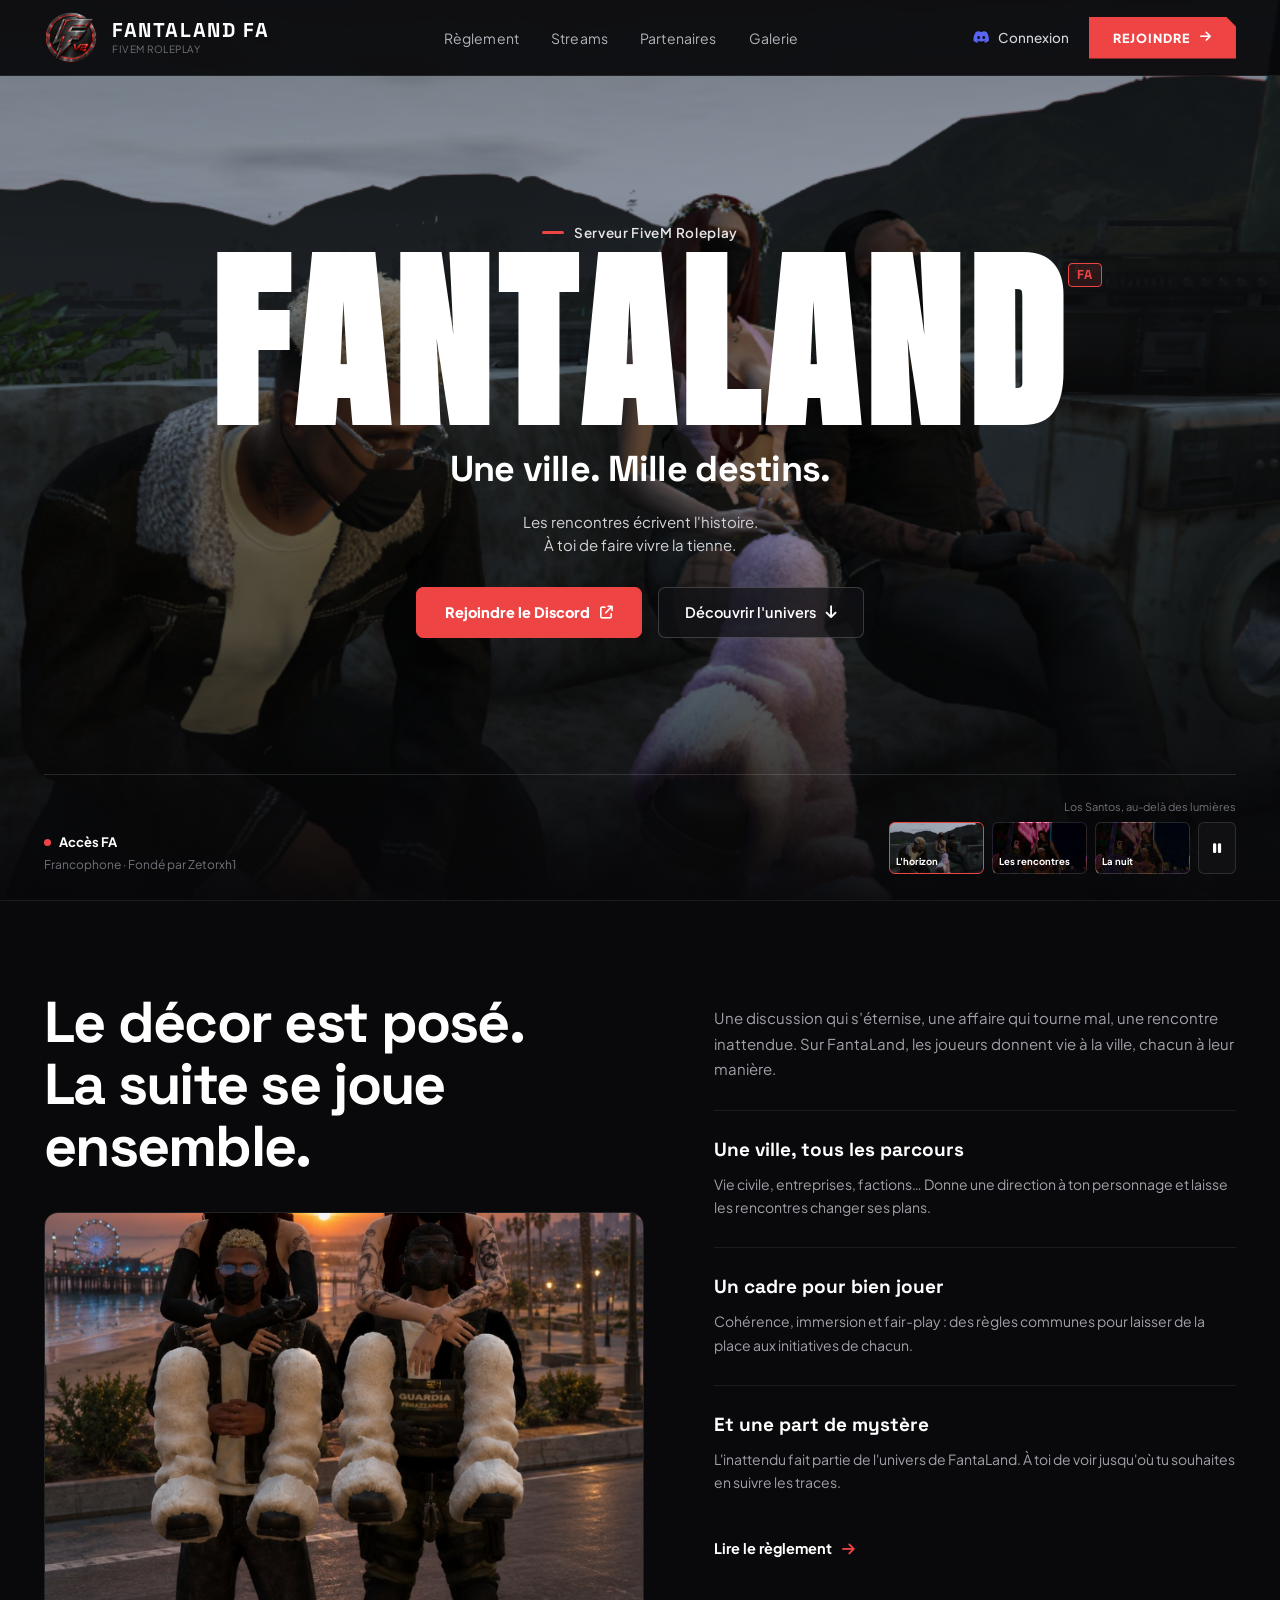
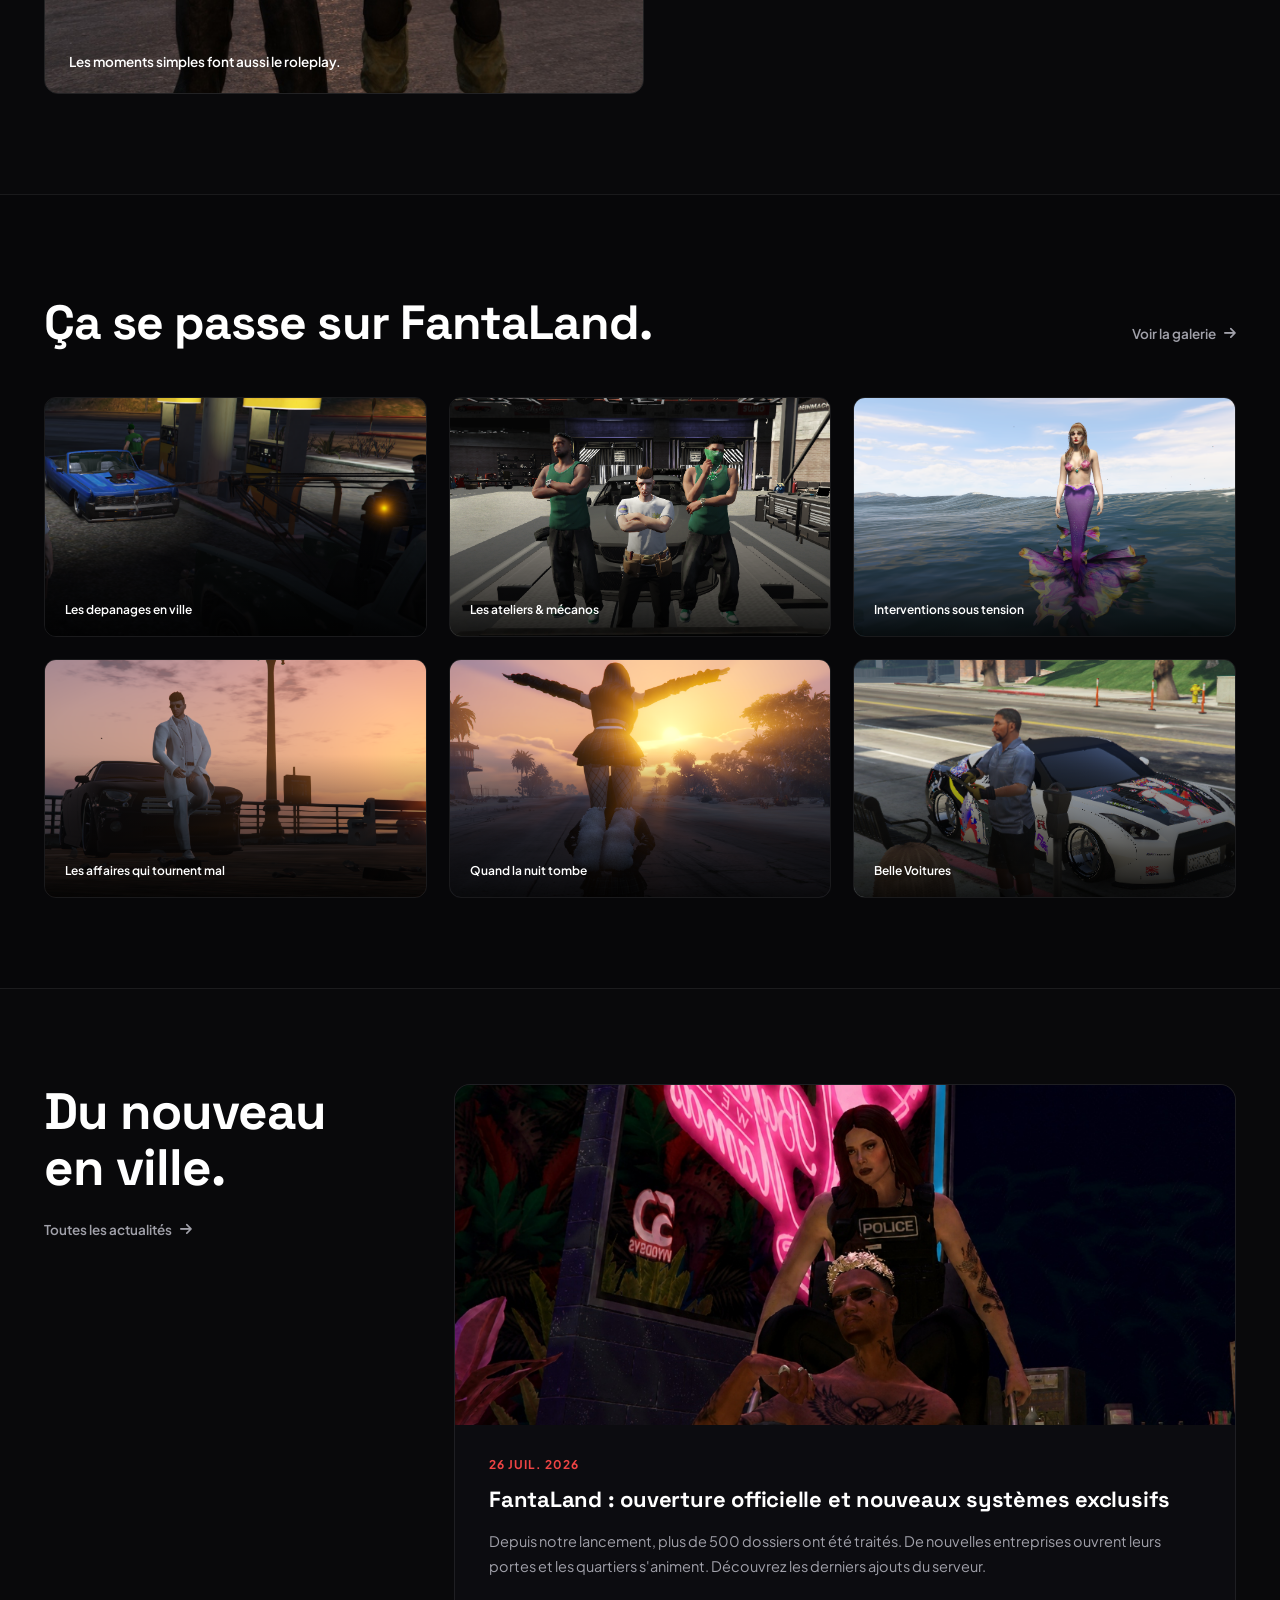
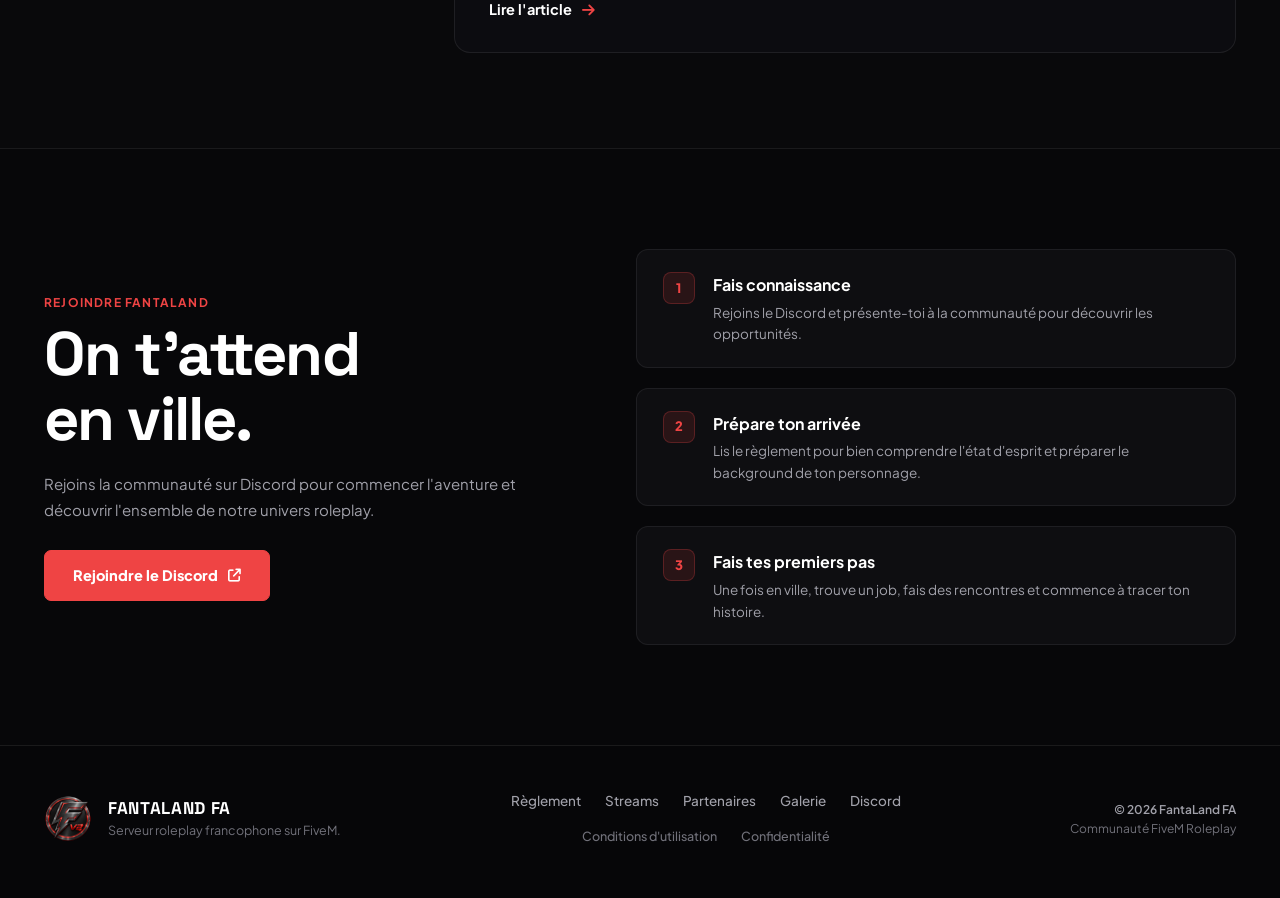
==== commit 318caae7: "Add files via upload" ====
--- a/index.html
+++ b/index.html
@@ -17,6 +17,7 @@
         rel="stylesheet">
     <!-- FontAwesome 6 -->
     <link rel="stylesheet" href="https://cdnjs.cloudflare.com/ajax/libs/font-awesome/6.5.1/css/all.min.css">
+    <link rel="stylesheet" href="discord-auth.css">
 
     <style>
         :root {
@@ -1939,6 +1940,7 @@
             }
         });
     </script>
+    <script src="discord-auth.js"></script>
 </body>
 
 </html>
--- a/discord-auth.css
+++ b/discord-auth.css
@@ -0,0 +1,211 @@
+/* discord-auth.css - Styles pour l'authentification Discord FantaLand */
+
+.discord-user-badge {
+    display: inline-flex;
+    align-items: center;
+    gap: 8px;
+    background: rgba(255, 255, 255, 0.06);
+    border: 1px solid rgba(255, 255, 255, 0.12);
+    padding: 5px 12px;
+    border-radius: 20px;
+    transition: background 0.2s, border-color 0.2s;
+}
+
+.discord-user-badge:hover {
+    background: rgba(255, 255, 255, 0.1);
+    border-color: rgba(239, 68, 68, 0.5);
+}
+
+.discord-user-nav-avatar {
+    width: 24px;
+    height: 24px;
+    border-radius: 50%;
+    object-fit: cover;
+    border: 1.5px solid #ef4444;
+}
+
+.discord-user-nav-name {
+    font-size: 13px;
+    font-weight: 600;
+    color: #ffffff;
+    max-width: 120px;
+    white-space: nowrap;
+    overflow: hidden;
+    text-overflow: ellipsis;
+}
+
+/* MODAL DE CONNEXION */
+.discord-auth-modal-overlay {
+    position: fixed;
+    inset: 0;
+    background: rgba(0, 0, 0, 0.78);
+    backdrop-filter: blur(8px);
+    z-index: 99999;
+    display: none;
+    align-items: center;
+    justify-content: center;
+    padding: 20px;
+}
+
+.discord-auth-modal-box {
+    position: relative;
+    background: #111114;
+    border: 1px solid rgba(255, 255, 255, 0.12);
+    border-radius: 16px;
+    max-width: 420px;
+    width: 100%;
+    padding: 34px 28px;
+    text-align: center;
+    box-shadow: 0 25px 50px -12px rgba(0, 0, 0, 0.8), 0 0 40px rgba(239, 68, 68, 0.15);
+}
+
+.discord-modal-close {
+    position: absolute;
+    top: 14px;
+    right: 18px;
+    background: transparent;
+    border: none;
+    color: #71717a;
+    font-size: 24px;
+    cursor: pointer;
+    transition: color 0.2s;
+}
+
+.discord-modal-close:hover {
+    color: #fff;
+}
+
+.discord-modal-icon {
+    width: 64px;
+    height: 64px;
+    background: #5865F2;
+    border-radius: 50%;
+    display: flex;
+    align-items: center;
+    justify-content: center;
+    font-size: 32px;
+    color: #ffffff;
+    margin: 0 auto 18px;
+    box-shadow: 0 0 25px rgba(88, 101, 242, 0.45);
+}
+
+.discord-modal-title {
+    font-size: 20px;
+    font-weight: 700;
+    color: #ffffff;
+    margin-bottom: 8px;
+}
+
+.discord-modal-desc {
+    font-size: 13.5px;
+    color: #a1a1aa;
+    line-height: 1.5;
+    margin-bottom: 24px;
+}
+
+.discord-modal-actions {
+    display: flex;
+    flex-direction: column;
+    gap: 12px;
+}
+
+.btn-discord-login-submit {
+    display: inline-flex;
+    align-items: center;
+    justify-content: center;
+    gap: 10px;
+    background: #5865F2;
+    color: #ffffff;
+    font-size: 14px;
+    font-weight: 600;
+    padding: 13px 20px;
+    border-radius: 10px;
+    border: none;
+    cursor: pointer;
+    transition: background 0.2s, transform 0.15s;
+}
+
+.btn-discord-login-submit:hover {
+    background: #4752c4;
+    transform: translateY(-1px);
+}
+
+.btn-discord-join-secondary {
+    display: inline-block;
+    color: #a1a1aa;
+    font-size: 13px;
+    text-decoration: none;
+    padding: 10px;
+    border-radius: 8px;
+    transition: color 0.2s;
+}
+
+.btn-discord-join-secondary:hover {
+    color: #ffffff;
+}
+
+/* MENU DÉROULANT UTILISATEUR CONNECTÉ */
+.discord-dropdown-menu {
+    background: #141417;
+    border: 1px solid rgba(255, 255, 255, 0.12);
+    border-radius: 12px;
+    padding: 8px;
+    min-width: 190px;
+    box-shadow: 0 20px 35px rgba(0, 0, 0, 0.7);
+    display: flex;
+    flex-direction: column;
+    gap: 4px;
+    animation: fadeInMenu 0.15s ease-out;
+}
+
+@keyframes fadeInMenu {
+    from { opacity: 0; transform: translateY(-6px); }
+    to { opacity: 1; transform: translateY(0); }
+}
+
+.dropdown-header-info {
+    font-size: 11px;
+    color: #71717a;
+    padding: 6px 12px 4px;
+    text-transform: uppercase;
+    font-weight: 700;
+    letter-spacing: 0.05em;
+}
+
+.dropdown-menu-item {
+    display: flex;
+    align-items: center;
+    gap: 10px;
+    padding: 9px 12px;
+    color: #d4d4d8;
+    text-decoration: none;
+    font-size: 13px;
+    font-weight: 500;
+    border-radius: 8px;
+    background: transparent;
+    border: none;
+    width: 100%;
+    text-align: left;
+    cursor: pointer;
+    transition: background 0.15s, color 0.15s;
+}
+
+.dropdown-menu-item:hover {
+    background: rgba(255, 255, 255, 0.06);
+    color: #ffffff;
+}
+
+.dropdown-menu-item.logout-item {
+    color: #ef4444;
+}
+
+.dropdown-menu-item.logout-item:hover {
+    background: rgba(239, 68, 68, 0.12);
+    color: #f87171;
+}
+
+.dropdown-divider {
+    height: 1px;
+    background: rgba(255, 255, 255, 0.08);
+    margin: 4px 0;
+}
